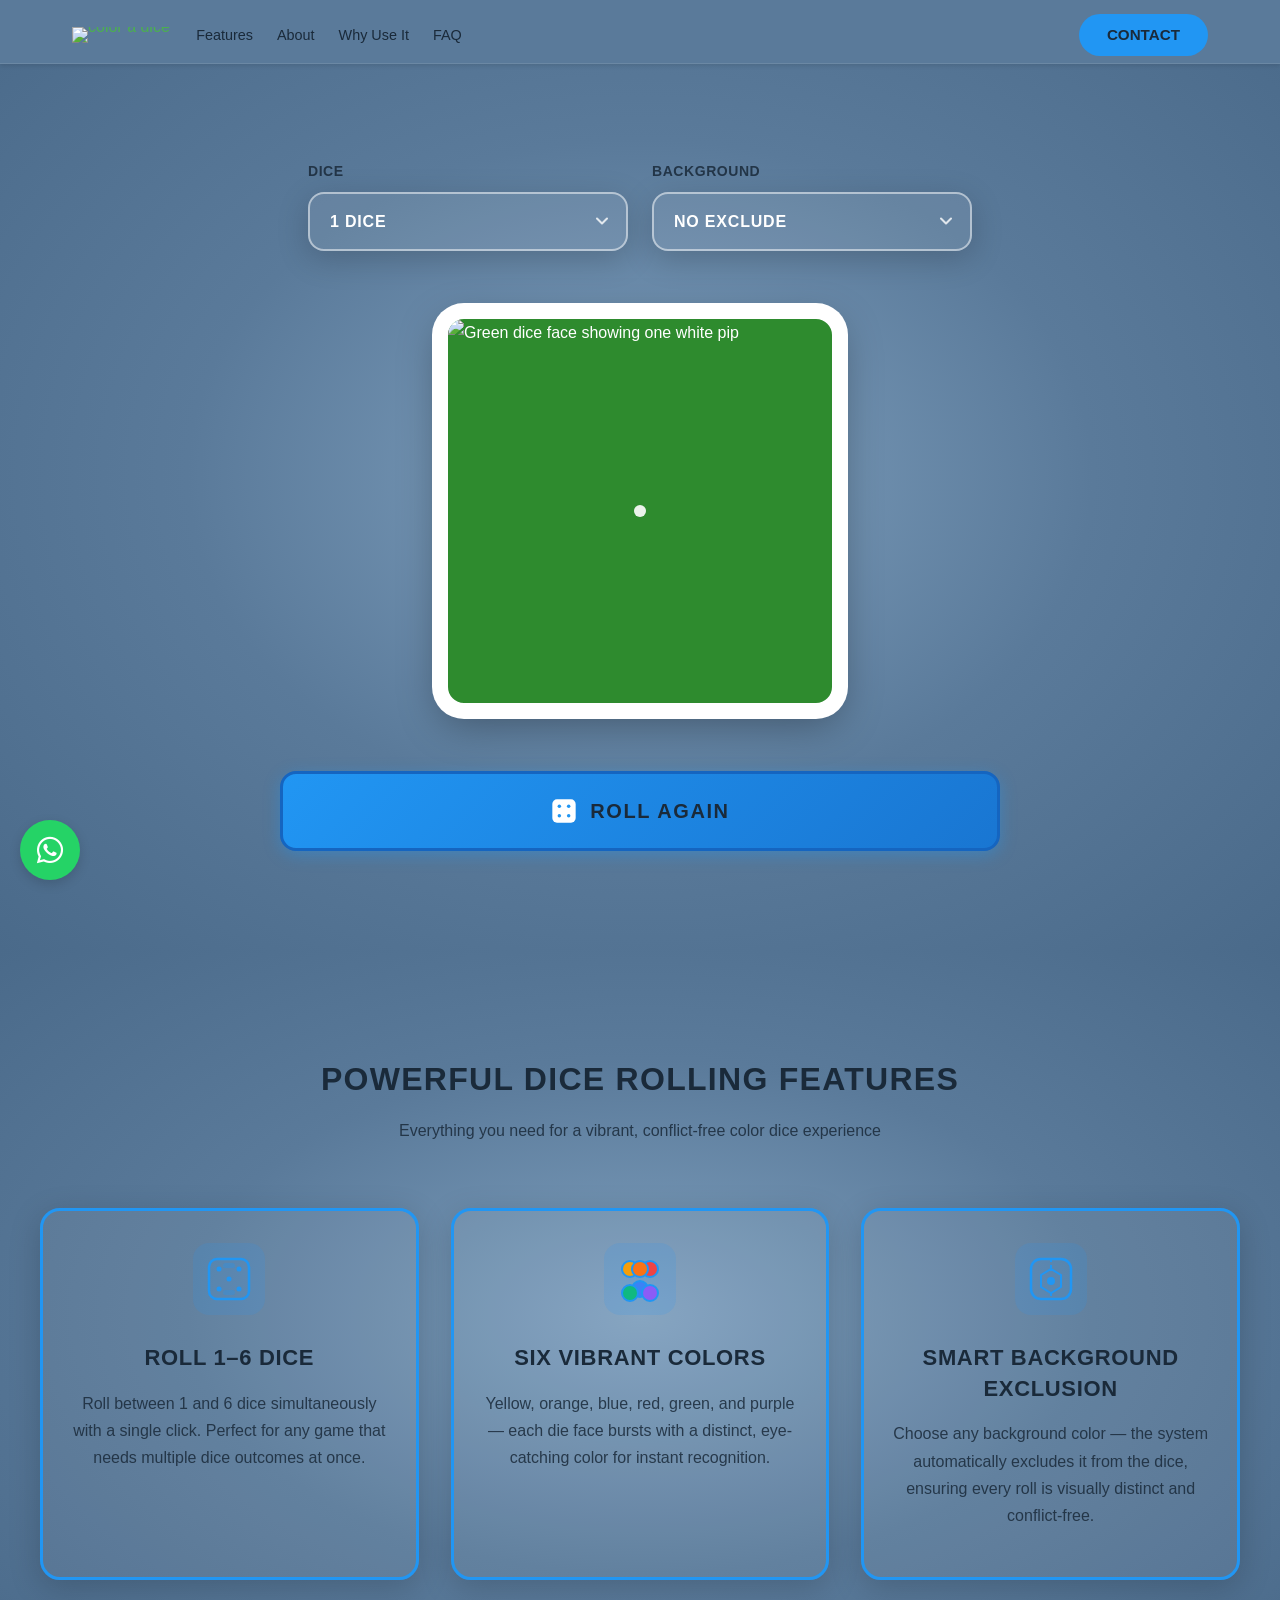
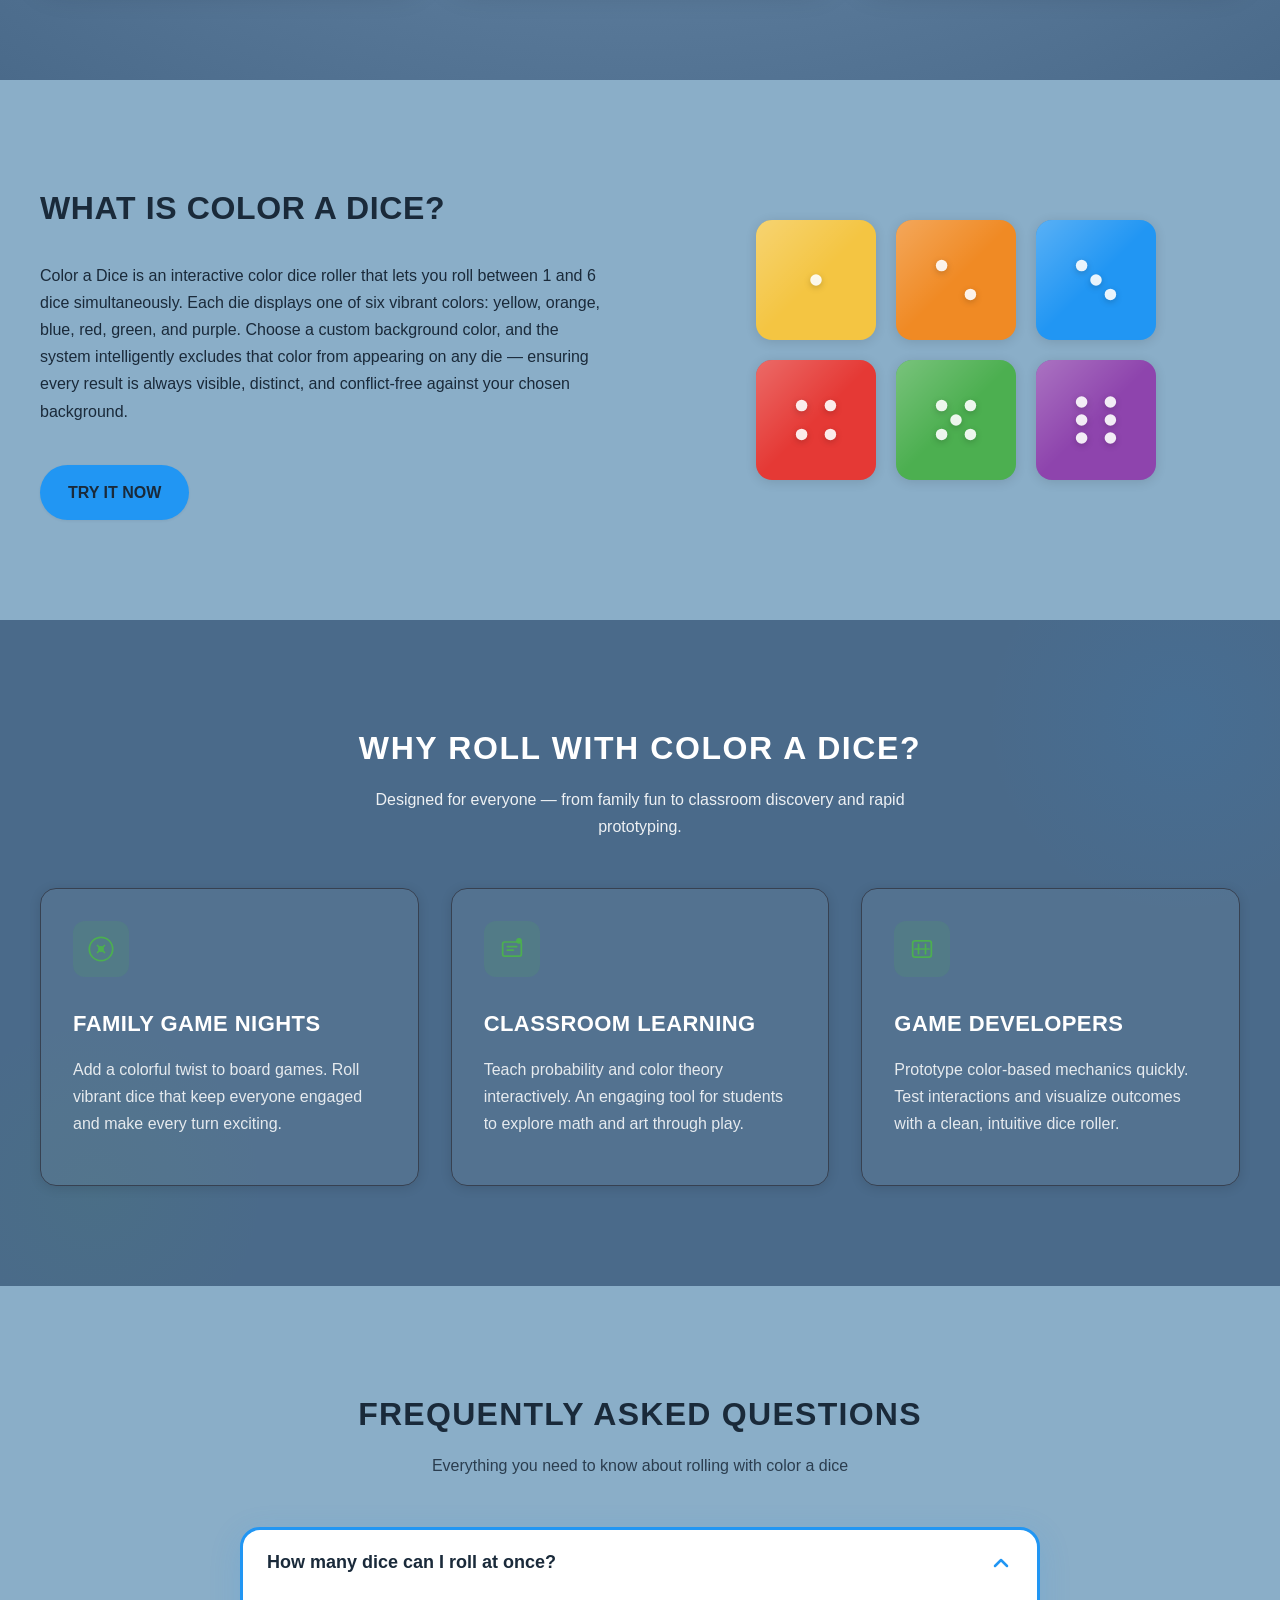
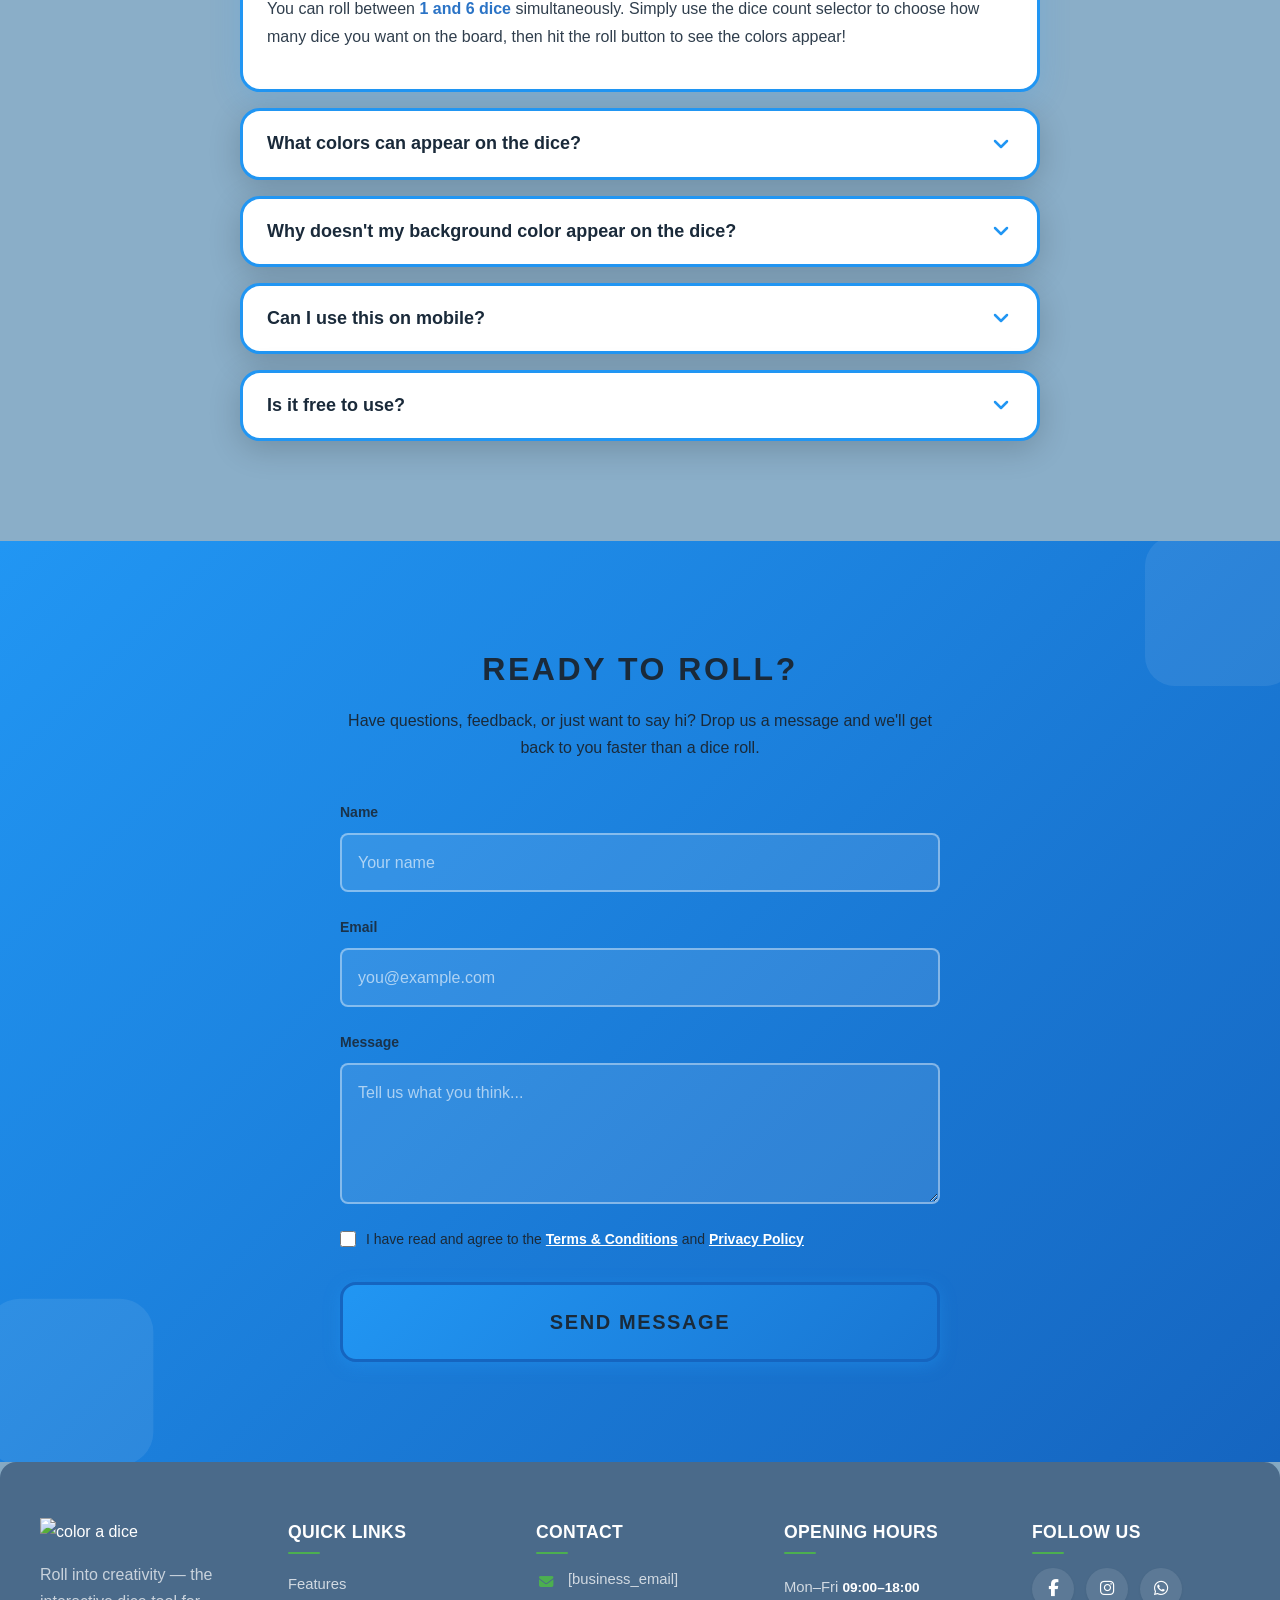
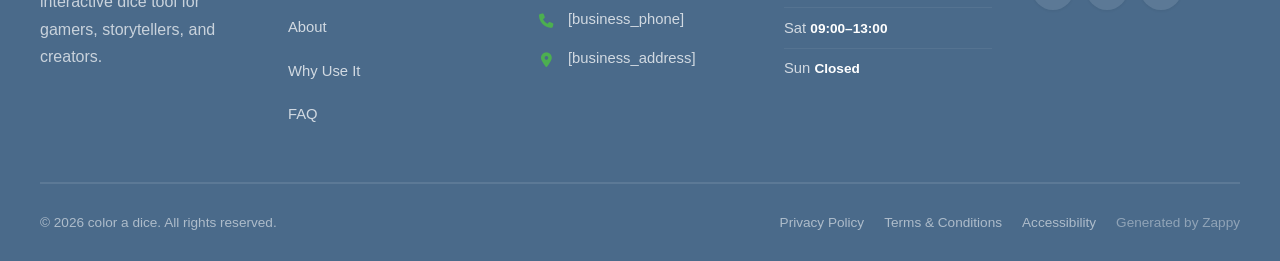
==== index.html @ 4b446f12 "Initial website commit" ====
<!DOCTYPE html>
<html lang="en">
<head>
    <meta charset="UTF-8">
    <meta name="viewport" content="width=device-width, initial-scale=1.0">
    <meta name="robots" content="index, follow">
    <title>Roll the Unexpected — color a dice</title>
    <meta name="description" content="Unleash creativity with our interactive color dice roller! Roll 1–6 dice in vibrant hues—yellow, orange, blue, red, green, purple—on a custom background that never matches. Start rolling now!">
    <meta name="keywords" content="interactive story creator, color dice roller, interactive quiz platform, random color generator, creative gaming tool">
    
    <!-- Favicons -->
    <link rel="icon" type="image/x-icon" href="/assets/favicon.ico">
    <link rel="icon" type="image/png" sizes="16x16" href="/assets/favicon-16x16.png">
    <link rel="icon" type="image/png" sizes="32x32" href="/assets/favicon-32x32.png">
    <link rel="icon" type="image/png" sizes="48x48" href="/assets/favicon-48x48.png">
    <link rel="icon" type="image/png" sizes="192x192" href="/assets/favicon-192x192.png">
    <link rel="icon" type="image/png" sizes="512x512" href="/assets/favicon-512x512.png">
    <link rel="apple-touch-icon" href="/assets/apple-touch-icon.png">
    <!-- Zappy Analytics -->
<script>
(function() {
  'use strict';
  
  // Configuration
  var config = {
    websiteId: '9e9ddbc3-c53b-4f6a-9036-7e0a475ee34a',
    apiUrl: 'https://api.zappy5.com/api/analytics/track',
    sessionDuration: 30 * 60 * 1000, // 30 minutes
    visitorDuration: 30 * 24 * 60 * 60 * 1000, // 30 days
    trackPageViews: true,
    trackClicks: true,
    trackFormSubmissions: true
  };
  
  // Generate or retrieve persistent visitor ID (30 days)
  function getVisitorId() {
    var visitorKey = 'zappy_visitor_' + config.websiteId;
    var visitor = null;
    
    try {
      visitor = localStorage.getItem(visitorKey);
      if (visitor) {
        var visitorData = JSON.parse(visitor);
        var now = Date.now();
        
        // Check if visitor ID is still valid (30 days)
        if (now - visitorData.created < config.visitorDuration) {
          // Update last seen timestamp
          visitorData.lastSeen = now;
          localStorage.setItem(visitorKey, JSON.stringify(visitorData));
          return visitorData.id;
        }
      }
    } catch (e) {
      console.warn('Zappy Analytics: LocalStorage not available');
    }
    
    // Generate new visitor ID
    var newVisitorId = 'zv_' + Date.now() + '_' + Math.random().toString(36).substr(2, 9);
    
    try {
      localStorage.setItem(visitorKey, JSON.stringify({
        id: newVisitorId,
        created: Date.now(),
        lastSeen: Date.now()
      }));
    } catch (e) {
      // Continue without local storage
    }
    
    return newVisitorId;
  }
  
  // Generate or retrieve session ID (30 minutes)
  function getSessionId() {
    var sessionKey = 'zappy_session_' + config.websiteId;
    var session = null;
    
    try {
      session = sessionStorage.getItem(sessionKey);
      if (session) {
        var sessionData = JSON.parse(session);
        var now = Date.now();
        
        // Check if session is still valid
        if (now - sessionData.timestamp < config.sessionDuration) {
          // Update timestamp
          sessionData.timestamp = now;
          sessionStorage.setItem(sessionKey, JSON.stringify(sessionData));
          return sessionData.id;
        }
      }
    } catch (e) {
      console.warn('Zappy Analytics: SessionStorage not available');
    }
    
    // Generate new session ID
    var newSessionId = 'zs_' + Date.now() + '_' + Math.random().toString(36).substr(2, 9);
    
    try {
      sessionStorage.setItem(sessionKey, JSON.stringify({
        id: newSessionId,
        timestamp: Date.now()
      }));
    } catch (e) {
      // Continue without session storage
    }
    
    return newSessionId;
  }
  
  var visitorId = getVisitorId();
  var sessionId = getSessionId();
  
  // Track an event
  function trackEvent(eventType, data) {
    data = data || {};
    
    var eventData = {
      website_id: config.websiteId,
      event_type: eventType,
      page_path: window.location.pathname,
      referrer: document.referrer || 'direct',
      visitor_id: visitorId,
      session_id: sessionId,
      metadata: data
    };
    
    // Use sendBeacon if available (better for page unload events)
    if (navigator.sendBeacon) {
      var blob = new Blob([JSON.stringify(eventData)], { type: 'application/json' });
      navigator.sendBeacon(config.apiUrl, blob);
    } else {
      // Fallback to fetch
      fetch(config.apiUrl, {
        method: 'POST',
        headers: {
          'Content-Type': 'application/json'
        },
        body: JSON.stringify(eventData),
        keepalive: true
      }).catch(function(error) {
        console.warn('Zappy Analytics: Failed to track event', error);
      });
    }
  }
  
  // Track page view
  if (config.trackPageViews) {
    trackEvent('pageview', {
      title: document.title,
      url: window.location.href
    });
  }
  
  // Track clicks on important elements
  if (config.trackClicks) {
    document.addEventListener('click', function(e) {
      var target = e.target;
      
      // Track button clicks (counted as actions)
      if (target.tagName === 'BUTTON' || target.closest('button')) {
        var button = target.tagName === 'BUTTON' ? target : target.closest('button');
        var clickMeta = {
          element: 'button',
          text: button.textContent.trim().substring(0, 100),
          id: button.id || null,
          class: button.className || null
        };
        
        trackEvent('click', clickMeta);
      }
      
      // Track link clicks (navigation - not counted as actions)
      else if (target.tagName === 'A' || target.closest('a')) {
        var link = target.tagName === 'A' ? target : target.closest('a');
        var navMeta = {
          element: 'link',
          text: link.textContent.trim().substring(0, 100),
          href: link.href,
          external: link.hostname !== window.location.hostname
        };
        
        trackEvent('navigation', navMeta);
      }
    }, true);
  }
  
  
  // Track form submissions
  if (config.trackFormSubmissions) {
    document.addEventListener('submit', function(e) {
      var form = e.target;
      
      trackEvent('form_submit', {
        form_id: form.id || null,
        form_name: form.name || null,
        form_action: form.action || null,
        form_method: form.method || 'GET'
      });
    }, true);
  }
  
  // Track time on page (send on page unload)
  var pageLoadTime = Date.now();
  
  window.addEventListener('beforeunload', function() {
    var timeOnPage = Math.floor((Date.now() - pageLoadTime) / 1000); // in seconds
    
    trackEvent('page_unload', {
      time_on_page: timeOnPage,
      page_path: window.location.pathname
    });
  });
  
  // Expose tracking function globally for custom events
  window.zappyAnalytics = {
    track: trackEvent,
    getVisitorId: function() { return visitorId; },
    getSessionId: function() { return sessionId; }
  };
  
})();
</script>
<!-- End Zappy Analytics -->
    <meta property="og:title" content="Roll the Unexpected — color a dice">
    <meta property="og:description" content="Unleash creativity with our interactive color dice roller! Roll 1–6 dice in vibrant hues—yellow, orange, blue, red, green, purple—on a custom background that never matches. Start rolling now!">
    <meta name="twitter:card" content="summary_large_image">
    <meta name="twitter:title" content="Roll the Unexpected — color a dice">
    <meta name="twitter:description" content="Unleash creativity with our interactive color dice roller! Roll 1–6 dice in vibrant hues—yellow, orange, blue, red, green, purple—on a custom background that never matches. Start rolling now!">
    <meta property="og:type" content="website">
  <meta property="og:locale" content="en_US">
  
  
  
  
  
  <link rel="stylesheet" href="https://cdnjs.cloudflare.com/ajax/libs/font-awesome/6.4.0/css/all.min.css">
  <link rel="stylesheet" href="https://fonts.googleapis.com/css2?family=Nunito:wght@400;500;600;700;800&amp;display=swap">
  <link rel="preconnect" href="https://fonts.googleapis.com">
  <link rel="preconnect" href="https://fonts.gstatic.com" crossorigin>
  <style>
    .skip-link { position: absolute; top: 0; left: 0; transform: translateY(-200%); padding: 12px 18px; background: var(--bg-dark, #1a1a1a); color: var(--text-light, #fff); font-weight: 600; border-radius: 0 0 8px 0; z-index: 10000; }
    .skip-link:focus { transform: none; outline: 2px solid var(--ring, #fff); outline-offset: 2px; }
    :focus-visible { outline: 2px solid var(--ring, currentColor); outline-offset: 3px; }
  </style>


  
    <!-- Favicons -->
    <link rel="icon" type="image/x-icon" href="/assets/favicon.ico">
    <link rel="icon" type="image/png" sizes="16x16" href="/assets/favicon-16x16.png">
    <link rel="icon" type="image/png" sizes="32x32" href="/assets/favicon-32x32.png">
    <link rel="icon" type="image/png" sizes="48x48" href="/assets/favicon-48x48.png">
    <link rel="icon" type="image/png" sizes="192x192" href="/assets/favicon-192x192.png">
    <link rel="icon" type="image/png" sizes="512x512" href="/assets/favicon-512x512.png">
    <link rel="apple-touch-icon" href="/assets/apple-touch-icon.png">
    <!-- Cookie Consent -->
    <link rel="stylesheet" href="https://cdn.jsdelivr.net/npm/vanilla-cookieconsent@3/dist/cookieconsent.css">
    <script src="https://cdn.jsdelivr.net/npm/vanilla-cookieconsent@3/dist/cookieconsent.umd.js"></script>
    <!-- Mickidum Accessibility Toolbar -->
    <script src="https://cdn.jsdelivr.net/gh/mickidum/acc_toolbar/acctoolbar/acctoolbar.min.js"></script>
    <link rel="stylesheet" href="/styles.css">
    <script>window.ZAPPY_WEBSITE_ID = "9e9ddbc3-c53b-4f6a-9036-7e0a475ee34a"; window.ZAPPY_API_BASE = "https://api.zappy5.com";</script>

    <style id="zappy-dropdown-submenu-styles">
      /* ========== DESKTOP DROPDOWN SUBMENU STYLES ========== */
      /* Base styles for dropdown submenus - parent must be positioned */
      .nav-menu li:has(.sub-menu), nav li:has(.sub-menu), .navbar li:has(.sub-menu), #navMenu li:has(.sub-menu) { position: relative; }
      /* Submenu base - hidden by default */
      .nav-menu .sub-menu, nav .sub-menu, .navbar .sub-menu, #navMenu .sub-menu { display: block !important; position: absolute !important; top: 100%; left: 0; min-width: 220px; background: white; border-radius: 8px; box-shadow: 0 8px 25px rgba(0,0,0,0.15); padding: 8px 0; opacity: 0; visibility: hidden; transform: translateY(10px); transition: all 0.3s ease; z-index: 1000; list-style: none; pointer-events: none; }
      /* CRITICAL: Desktop hover styles to show dropdown */
      .nav-menu li:hover > .sub-menu, nav li:hover > .sub-menu, .navbar li:hover > .sub-menu, #navMenu li:hover > .sub-menu { opacity: 1 !important; visibility: visible !important; transform: translateY(0) !important; pointer-events: auto !important; }
      /* Submenu item styling */
      .sub-menu li { list-style: none; margin: 0; padding: 0; }
      .sub-menu a { display: block !important; padding: 10px 16px !important; color: var(--text-dark, #333) !important; font-weight: 500; text-decoration: none; white-space: nowrap; transition: background-color 0.2s; }
      .sub-menu .zappy-nav-child > a { padding-left: 28px !important; font-size: 0.9em !important; opacity: 0.85 !important; }
      [dir="rtl"] .sub-menu .zappy-nav-child > a, html[lang="he"] .sub-menu .zappy-nav-child > a, html[lang="ar"] .sub-menu .zappy-nav-child > a { padding-left: 10px !important; padding-right: 28px !important; }
      .sub-menu .zappy-nav-parent > a { font-weight: 600 !important; }
      .sub-menu a:hover { background-color: #f5f5f5; }
      /* RTL (Hebrew/Arabic) dropdown positioning */
      [dir="rtl"] .nav-menu .sub-menu, [dir="rtl"] nav .sub-menu, [dir="rtl"] .navbar .sub-menu, html[lang="he"] .nav-menu .sub-menu, html[lang="he"] nav .sub-menu, html[lang="he"] .navbar .sub-menu, html[lang="ar"] .nav-menu .sub-menu, html[lang="ar"] nav .sub-menu, html[lang="ar"] .navbar .sub-menu { left: auto !important; right: 0 !important; }
      /* Hide empty dropdown menus (exclude catalog sub-menus that use <a> children instead of <li>) */
      .sub-menu:empty, .sub-menu:not(:has(li:not(.zappy-hidden-menu-item))):not(:has(> a)), .sub-menu:not(:has(li)):not(:has(> a)) { display: none !important; opacity: 0 !important; visibility: hidden !important; pointer-events: none !important; }
      /* Desktop: show submenu on Menu Group hover */
      li:has(.menu-group-title):hover > .sub-menu { opacity: 1 !important; visibility: visible !important; transform: translateY(0) !important; pointer-events: auto !important; }
      /* Menu Group title styling */
      .nav-menu > li > .menu-group-title, #navMenu > li > .menu-group-title { display: inline-block; padding: 0.5rem 1rem; cursor: default; user-select: none; }
      
      /* ========== MOBILE SUBMENU STYLES ========== */
      @media (max-width: 768px) {
        .nav-menu .sub-menu, nav .sub-menu, .navbar .sub-menu, #navMenu .sub-menu { position: static !important; transform: none !important; box-shadow: none !important; background: transparent !important; max-height: 0; overflow: hidden; opacity: 0; visibility: hidden; transition: max-height 0.3s ease, opacity 0.3s ease; padding: 0 !important; border-radius: 0 !important; }
        .navbar .sub-menu.mobile-expanded, .nav-menu .sub-menu.mobile-expanded, #navMenu .sub-menu.mobile-expanded { max-height: none !important; overflow-y: visible !important; opacity: 1 !important; visibility: visible !important; padding: 8px 0 8px 16px !important; }
        [dir="rtl"] .sub-menu.mobile-expanded, html[lang="he"] .sub-menu.mobile-expanded { padding: 8px 16px 8px 0 !important; }
        /* Disable hover behavior on mobile */
        .nav-menu li:hover > .sub-menu, nav li:hover > .sub-menu, .navbar li:hover > .sub-menu, #navMenu li:hover > .sub-menu { opacity: 0; visibility: hidden; pointer-events: none; }
        .nav-menu li > .sub-menu.mobile-expanded, nav li > .sub-menu.mobile-expanded, .navbar li > .sub-menu.mobile-expanded, #navMenu li > .sub-menu.mobile-expanded { opacity: 1 !important; visibility: visible !important; pointer-events: auto !important; }
        .nav-menu li:has(.sub-menu), nav li:has(.sub-menu), .navbar li:has(.sub-menu), #navMenu li:has(.sub-menu) { display: flex !important; flex-wrap: wrap !important; align-items: center !important; position: relative !important; min-height: 44px !important; }
        .nav-menu li:has(.sub-menu) > a, nav li:has(.sub-menu) > a, .navbar li:has(.sub-menu) > a, #navMenu li:has(.sub-menu) > a { flex: 1 !important; min-width: 0 !important; }
        .nav-menu li:has(.sub-menu) > .menu-group-title, nav li:has(.sub-menu) > .menu-group-title, .navbar li:has(.sub-menu) > .menu-group-title, #navMenu li:has(.sub-menu) > .menu-group-title { flex: 1 !important; min-width: 0 !important; padding: 0 !important; line-height: inherit !important; }
        .nav-menu li:has(.sub-menu) > .sub-menu, nav li:has(.sub-menu) > .sub-menu, .navbar li:has(.sub-menu) > .sub-menu, #navMenu li:has(.sub-menu) > .sub-menu { flex-basis: 100% !important; width: 100% !important; }
        .nav-menu li:has(.sub-menu) > a [class*="chevron"], .nav-menu li:has(.sub-menu) > a [class*="arrow"], .nav-menu li:has(.sub-menu) > a .fa-chevron-down, .nav-menu li:has(.sub-menu) > a .fa-angle-down, nav li:has(.sub-menu) > a [class*="chevron"], nav li:has(.sub-menu) > a [class*="arrow"], #navMenu li:has(.sub-menu) > a [class*="chevron"], #navMenu li:has(.sub-menu) > a [class*="arrow"] { display: none !important; visibility: hidden !important; }
        .mobile-submenu-toggle { display: flex !important; align-items: center !important; justify-content: center !important; width: 44px !important; height: auto !important; background: transparent !important; border: none !important; cursor: pointer !important; color: var(--text-dark) !important; position: static !important; flex-shrink: 0 !important; align-self: stretch !important; z-index: 2 !important; padding: 0 !important; margin: 0 !important; }
        .mobile-submenu-toggle::after { content: '' !important; width: 0 !important; height: 0 !important; border-left: 6px solid transparent !important; border-right: 6px solid transparent !important; border-top: 7px solid currentColor !important; transition: transform 0.3s ease !important; }
        .mobile-submenu-toggle.expanded::after { transform: rotate(180deg) !important; }
        .sub-menu a { padding: 10px 0 !important; display: block !important; color: var(--text-dark) !important; white-space: normal !important; }
        .sub-menu .zappy-nav-child > a { padding-left: 28px !important; font-size: 0.9em !important; opacity: 0.85 !important; }
        [dir="rtl"] .sub-menu .zappy-nav-child > a, html[lang="he"] .sub-menu .zappy-nav-child > a, html[lang="ar"] .sub-menu .zappy-nav-child > a { padding-left: 0 !important; padding-right: 28px !important; }
        .sub-menu .zappy-nav-parent > a { font-weight: 600 !important; }
        .nav-menu.active, #navMenu.active { max-width: 100vw !important; overflow-x: hidden !important; box-sizing: border-box !important; }
        .navbar .sub-menu li a, nav.navbar .sub-menu li a, .zappy-products-dropdown .sub-menu a { color: var(--text-dark) !important; }
      }
      @media (min-width: 769px) { .mobile-submenu-toggle { display: none !important; } }
    </style>

    <style id="zappy-widget-visibility">
      html[dir="rtl"] .whatsapp-float { right: 20px !important; left: auto !important; }
      html[dir="ltr"] .whatsapp-float, html:not([dir]) .whatsapp-float { left: 20px !important; right: auto !important; }
      html[dir="rtl"] #mic-access-tool-general-button, html[dir="rtl"] .mic-access-tool-general-button,
      html[dir="rtl"] #mic-init-access-tool .mic-access-tool-general-button,
      html[dir="rtl"] #mic-init-access-tool #mic-access-tool-general-button,
      html[dir="rtl"] ._access-icon { left: 20px !important; right: auto !important; }
      html[dir="ltr"] #mic-access-tool-general-button, html[dir="ltr"] .mic-access-tool-general-button,
      html[dir="ltr"] #mic-init-access-tool .mic-access-tool-general-button,
      html[dir="ltr"] #mic-init-access-tool #mic-access-tool-general-button,
      html[dir="ltr"] ._access-icon,
      html:not([dir]) #mic-access-tool-general-button, html:not([dir]) .mic-access-tool-general-button,
      html:not([dir]) #mic-init-access-tool .mic-access-tool-general-button,
      html:not([dir]) #mic-init-access-tool #mic-access-tool-general-button,
      html:not([dir]) ._access-icon { right: 20px !important; left: auto !important; }
      @media (max-width: 768px) { .whatsapp-float { display: flex !important; } }
      @media (min-width: 769px) { .whatsapp-float { display: flex !important; } }
      @media (max-width: 768px) {
        #mic-access-tool-general-button, .mic-access-tool-general-button,
        #mic-init-access-tool .mic-access-tool-general-button, #mic-init-access-tool #mic-access-tool-general-button,
        ._access-icon { display: flex !important; visibility: visible !important; opacity: 1 !important; pointer-events: auto !important; }
        #mic-access-tool-box.opened-mic-access-tool, .mic-access-tool-box.opened-mic-access-tool,
        #mic-init-access-tool #mic-access-tool-box.opened-mic-access-tool {
          visibility: visible !important; opacity: 1 !important; pointer-events: auto !important;
        }
      }
      @media (min-width: 769px) {
        #mic-access-tool-general-button, .mic-access-tool-general-button,
        #mic-init-access-tool .mic-access-tool-general-button, #mic-init-access-tool #mic-access-tool-general-button,
        ._access-icon { display: flex !important; visibility: visible !important; opacity: 1 !important; pointer-events: auto !important; }
        #mic-access-tool-box.opened-mic-access-tool, .mic-access-tool-box.opened-mic-access-tool,
        #mic-init-access-tool #mic-access-tool-box.opened-mic-access-tool {
          visibility: visible !important; opacity: 1 !important; pointer-events: auto !important;
        }
      }
    </style>
</head>
<body>
<a class="skip-link" href="#main">Skip to main content</a>
  <nav class="navbar">
  <button class="mobile-toggle" id="mobileToggle" aria-label="Menu">
    <svg class="hamburger-icon" width="24" height="24" viewBox="0 0 24 24" fill="none">
      <path d="M3 12h18M3 6h18M3 18h18" stroke="currentColor" stroke-width="2" stroke-linecap="round"/>
    </svg>
    <svg class="close-icon" width="24" height="24" viewBox="0 0 24 24" fill="none" style="display: none;">
      <path d="M18 6L6 18M6 6l12 12" stroke="currentColor" stroke-width="2" stroke-linecap="round"/>
    </svg>
  </button>
  
  <button class="phone-header-btn" data-phone="[business_phone]" aria-label="Call">
    <svg width="20" height="20" viewBox="0 0 24 24" fill="currentColor">
      <path d="M22 16.92v3a2 2 0 0 1-2.18 2 19.79 19.79 0 0 1-8.63-3.07 19.5 19.5 0 0 1-6-6 19.79 19.79 0 0 1-3.07-8.67A2 2 0 0 1 4.11 2h3a2 2 0 0 1 2 1.72 12.84 12.84 0 0 0 .7 2.81 2 2 0 0 1-.45 2.11L8.09 9.91a16 16 0 0 0 6 6l1.27-1.27a2 2 0 0 1 2.11-.45 12.84 12.84 0 0 0 2.81.7A2 2 0 0 1 22 16.92z"/>
    </svg>
  </button>

  <div class="nav-container">
    <div class="nav-brand">
      <a href="/" class="logo-link"><img class="logo" src="/assets/site-home-image-1.webp" alt="color a dice"></a>
    </div>
    
    <ul class="nav-menu" id="navMenu"><li><a href="#features">Features</a></li><li><a href="#about">About</a></li><li><a href="#benefits">Why Use It</a></li><li><a href="#faq">FAQ</a></li><li class="mobile-contact-link nav-cta-mobile-item"><a href="#cta" class="nav-cta-btn">Contact</a></li></ul>
    
    <div class="nav-cta-container">
      <a href="#cta" class="nav-cta-btn">Contact</a>
    </div>
  </div>
</nav>
<script>

// Navbar Mobile Menu Toggle and Contrast Fix
(function() {
  // Use 'load' event instead of 'DOMContentLoaded' to ensure we run AFTER all other scripts
  window.addEventListener('load', function() {
    
    // FIX MOBILE BUTTON CONTRAST
    // Detect navbar background color and apply contrasting color to mobile buttons
    const navbar = document.querySelector('.navbar, nav, header');
    if (!navbar) {
      console.log('[Navbar] Navbar element not found');
      return;
    }
    
    // DECLARE VARIABLES EARLY to avoid Temporal Dead Zone errors
    // These are used in multiple places below
    let mobileToggle = document.getElementById('mobileToggle') ||
                       document.querySelector('.mobile-toggle') ||
                       document.querySelector('.hamburger') ||
                       document.querySelector('.hamburger-menu') ||
                       document.querySelector('.menu-toggle') ||
                       document.querySelector('.burger-menu') ||
                       document.querySelector('[aria-label="Menu"]') ||
                       document.querySelector('[aria-label="תפריט"]');
    
    const phoneBtn = document.querySelector('.phone-header-btn');
    
    const computedStyle = window.getComputedStyle(navbar);
    let bgColor = computedStyle.backgroundColor;
    
    console.log('[Navbar] Initial navbar background:', bgColor);
    
    // Check if background is transparent or rgba with 0 alpha
    const isTransparent = bgColor === 'transparent' || 
                         bgColor === 'rgba(0, 0, 0, 0)' ||
                         (bgColor.startsWith('rgba') && bgColor.includes(', 0)'));
    
    if (isTransparent) {
      // Check for background-image or gradient
      const bgImage = computedStyle.backgroundImage;
      if (bgImage && bgImage !== 'none') {
        console.log('[Navbar] Navbar has background image/gradient, using dark text');
        bgColor = 'rgb(240, 240, 240)'; // Assume light background
      } else {
        // Transparent navbar - check body background
        const bodyBg = window.getComputedStyle(document.body).backgroundColor;
        console.log('[Navbar] Navbar transparent, using body background:', bodyBg);
        bgColor = bodyBg;
      }
    }
    
    // Calculate luminance to determine if background is light or dark
    const rgb = bgColor.match(/\d+/g);
    if (rgb && rgb.length >= 3) {
      const r = parseInt(rgb[0]);
      const g = parseInt(rgb[1]);
      const b = parseInt(rgb[2]);
      const luminance = (0.299 * r + 0.587 * g + 0.114 * b) / 255;
      
      // Mobile button colors are set by Claude's AI-generated CSS (same as .nav-menu a)
      // No dynamic color overrides needed - colors come from the generated navbar CSS
      console.log('[Navbar] Mobile button colors preserved from Claude CSS (luminance:', luminance.toFixed(2) + ')');
      
      // FIX ICON SIZES - Ensure SVGs are properly sized and visible
      // INJECT CRITICAL CSS TO OVERRIDE ANY CONFLICTING RULES
      const criticalCSS = document.createElement('style');
      criticalCSS.id = 'zappy-mobile-nav-fix';
      const htmlLang = document.documentElement.lang || 'en';
      const htmlDir = document.documentElement.dir || 'ltr';
      // Check both dir attribute AND lang for RTL detection
      // dir="rtl" is the most reliable indicator
      const isRTL = htmlDir === 'rtl' || htmlLang === 'he' || htmlLang === 'ar';
      
      criticalCSS.textContent = `
        /* Hide mobile buttons on desktop, show only on mobile */
        @media (min-width: 769px) {
          .mobile-toggle,
          .phone-header-btn {
            display: none !important;
          }
        }
        
        /* Show and position mobile buttons correctly on mobile */
        @media (max-width: 768px) {
          .navbar,
          nav.navbar {
            min-height: 70px !important;
          }

          .mobile-toggle,
          .phone-header-btn {
            position: absolute !important;
            top: 0 !important;
            bottom: 0 !important;
            margin-top: auto !important;
            margin-bottom: auto !important;
            transform: none !important;
            z-index: 1001 !important;
            display: flex !important;
            align-items: center !important;
            justify-content: center !important;
            width: 36px !important;
            height: 36px !important;
            border-radius: 50% !important;
            border: none !important;
            cursor: pointer !important;
            padding: 6px !important;
            background: none !important;
            color: var(--nav-text, var(--text-dark)) !important;
            touch-action: manipulation !important;
            -webkit-tap-highlight-color: transparent !important;
          }

          html[data-zappy-site-type="ecommerce"] .phone-header-btn,
          body[data-zappy-site-type="ecommerce"] .phone-header-btn,
          html[data-zappy-site-type="ecommerce"] header .phone-header-btn,
          html[data-zappy-site-type="ecommerce"] nav .phone-header-btn {
            display: none !important;
            visibility: hidden !important;
            width: 0 !important;
            height: 0 !important;
            min-width: 0 !important;
            overflow: hidden !important;
          }
          
          /* LTR positioning (default): hamburger LEFT, phone RIGHT */
          html:not([dir="rtl"]):not([lang="he"]):not([lang="ar"]) .mobile-toggle,
          html[dir="ltr"] .mobile-toggle {
            left: 12px !important;
            right: auto !important;
          }
          html:not([dir="rtl"]):not([lang="he"]):not([lang="ar"]) .phone-header-btn,
          html[dir="ltr"] .phone-header-btn {
            right: 12px !important;
            left: auto !important;
          }
          
          /* RTL positioning: hamburger RIGHT, phone LEFT */
          html[dir="rtl"] .mobile-toggle,
          html[lang="he"] .mobile-toggle,
          html[lang="ar"] .mobile-toggle {
            right: 12px !important;
            left: auto !important;
          }
          html[dir="rtl"] .phone-header-btn,
          html[lang="he"] .phone-header-btn,
          html[lang="ar"] .phone-header-btn {
            left: 12px !important;
            right: auto !important;
          }
          
          /* CRITICAL: Ensure nav-container has min-height on mobile */
          /* All children are positioned absolutely/fixed on mobile, so height:auto collapses to 0 */
          .nav-container {
            min-height: 70px !important;
            position: relative !important;
          }
          
          /* Ensure SVG icons are properly sized and inherit color */
          .mobile-toggle svg,
          .phone-header-btn svg {
            width: 24px !important;
            height: 24px !important;
            /* Don't force display - let JavaScript control hamburger/close toggle */
          }
          
          /* Reset nav-cta-container on mobile - remove desktop box-shadow/padding */
          /* that creates a visible ghost box when CTA button is hidden */
          .nav-cta-container {
            box-shadow: none !important;
            padding: 0 !important;
          }
          
          /* Hide nav-cta-container entirely on mobile when there's no lang-switcher */
          /* (only the CTA button is inside, and it's hidden on mobile) */
          .nav-cta-container:not(:has(.lang-switcher)) {
            display: none !important;
          }
          
          /* CRITICAL: Prevent hero image fade gradient from bleeding over headline text */
          /* The .image-fade-gradient has bottom: -30px (extends below parent) */
          /* On mobile stacked layout, this overlaps the h1 text below the image */
          .hero-image-column {
            overflow: hidden !important;
          }
          .image-fade-gradient {
            bottom: 0 !important;
          }
          
          /* Hide desktop language switcher on mobile - hamburger menu handles it */
          /* High specificity to override stored CSS */
          .lang-switcher,
          .nav-cta-container .lang-switcher,
          .nav-container .lang-switcher,
          .navbar .lang-switcher,
          .navbar .nav-cta-container .lang-switcher {
            display: none !important;
          }
        }
      `;
      
      // Remove existing fix if present and inject new one
      const existing = document.getElementById('zappy-mobile-nav-fix');
      if (existing) existing.remove();
      document.head.appendChild(criticalCSS);
      
      console.log('[Navbar] Critical CSS injected for mobile nav positioning');
      
      // ONLY apply inline positioning styles on mobile viewport
      // On desktop, the CSS handles hiding these buttons with display: none
      // Inline styles were breaking desktop layout by overriding CSS
      const isMobileViewport = window.innerWidth <= 768;
      
      if (mobileToggle) {
        // Icon sizing applies to all viewports for consistency
        const hamburgerIcon = mobileToggle.querySelector('.hamburger-icon');
        const closeIcon = mobileToggle.querySelector('.close-icon');
        
        if (hamburgerIcon) {
          hamburgerIcon.style.setProperty('width', '24px', 'important');
          hamburgerIcon.style.setProperty('height', '24px', 'important');
          hamburgerIcon.style.setProperty('display', 'block', 'important'); // Show hamburger by default
        }
        if (closeIcon) {
          closeIcon.style.setProperty('width', '24px', 'important');
          closeIcon.style.setProperty('height', '24px', 'important');
          closeIcon.style.setProperty('display', 'none', 'important'); // Hide close icon by default
        }
        
        // ONLY set positioning inline styles on mobile
        if (isMobileViewport) {
          mobileToggle.style.setProperty('position', 'absolute', 'important');
          mobileToggle.style.setProperty('top', '0', 'important');
          mobileToggle.style.setProperty('bottom', '0', 'important');
          mobileToggle.style.setProperty('margin-top', 'auto', 'important');
          mobileToggle.style.setProperty('margin-bottom', 'auto', 'important');
          mobileToggle.style.setProperty('transform', 'none', 'important');
          mobileToggle.style.setProperty('z-index', '1001', 'important');
          
          // Clear any inline left/right so CSS can take over based on html[dir]
          mobileToggle.style.removeProperty('left');
          mobileToggle.style.removeProperty('right');
          
          console.log('[Navbar] Mobile toggle positioning applied (mobile viewport)');
        } else {
          // On desktop, clear any positioning styles to let CSS handle it
          mobileToggle.style.removeProperty('position');
          mobileToggle.style.removeProperty('top');
          mobileToggle.style.removeProperty('transform');
          mobileToggle.style.removeProperty('z-index');
          mobileToggle.style.removeProperty('left');
          mobileToggle.style.removeProperty('right');
          console.log('[Navbar] Desktop viewport - cleared mobile toggle inline positioning');
        }
      }
      
      if (phoneBtn) {
        // Icon sizing applies to all viewports
        const phoneIcon = phoneBtn.querySelector('svg');
        if (phoneIcon) {
          phoneIcon.style.width = '24px';
          phoneIcon.style.height = '24px';
          phoneIcon.setAttribute('width', '24');
          phoneIcon.setAttribute('height', '24');
        }
        
        // ONLY set positioning inline styles on mobile
        if (isMobileViewport) {
          phoneBtn.style.setProperty('position', 'absolute', 'important');
          phoneBtn.style.setProperty('top', '0', 'important');
          phoneBtn.style.setProperty('bottom', '0', 'important');
          phoneBtn.style.setProperty('margin-top', 'auto', 'important');
          phoneBtn.style.setProperty('margin-bottom', 'auto', 'important');
          phoneBtn.style.setProperty('transform', 'none', 'important');
          phoneBtn.style.setProperty('z-index', '1001', 'important');
          
          // Clear any inline left/right so CSS can take over based on html[dir]
          phoneBtn.style.removeProperty('left');
          phoneBtn.style.removeProperty('right');
          
          console.log('[Navbar] Phone button positioning applied (mobile viewport)');
        } else {
          // On desktop, clear any positioning styles to let CSS handle it
          phoneBtn.style.removeProperty('position');
          phoneBtn.style.removeProperty('top');
          phoneBtn.style.removeProperty('transform');
          phoneBtn.style.removeProperty('z-index');
          phoneBtn.style.removeProperty('left');
          phoneBtn.style.removeProperty('right');
          console.log('[Navbar] Desktop viewport - cleared phone button inline positioning');
        }
      }
    } else {
      console.log('[Navbar] Could not parse background color:', bgColor);
    }
    
    // MOBILE MENU TOGGLE
    // Re-query in case DOM changed (mobileToggle already declared at top of function)
    mobileToggle = document.getElementById('mobileToggle') ||
                   document.querySelector('.mobile-toggle') ||
                   document.querySelector('.hamburger') ||
                   document.querySelector('.hamburger-menu') ||
                   document.querySelector('.menu-toggle') ||
                   document.querySelector('.burger-menu') ||
                   document.querySelector('[aria-label="Menu"]') ||
                   document.querySelector('[aria-label="תפריט"]');
    
    // EXPANDED SEARCH: Find nav menu by ID or class
    const navMenu = document.getElementById('navMenu') ||
                  document.querySelector('.nav-menu') ||
                  document.querySelector('.nav-links') ||
                  document.querySelector('nav ul:not(.submenu)');
    
    if (!mobileToggle || !navMenu) {
      console.log('[Navbar] Mobile toggle or menu not found:', { toggle: !!mobileToggle, menu: !!navMenu });
      return;
    }
    
    // Ensure navMenu has ID for CSS targeting
    if (!navMenu.id) {
      navMenu.id = 'navMenu';
    }
    
    console.log('[Navbar] Initializing mobile menu...');
    
    // Remove any existing event listeners by cloning the button
    const newToggle = mobileToggle.cloneNode(true);
    mobileToggle.parentNode.replaceChild(newToggle, mobileToggle);
    
    // Toggle menu handler (shared by click and touchend)
    function handleToggle(e) {
      e.preventDefault();
      e.stopPropagation();
      
      const hamburgerIcon = newToggle.querySelector('.hamburger-icon');
      const closeIcon = newToggle.querySelector('.close-icon');
      const isActive = navMenu.classList.contains('active');
      
      if (isActive) {
        // Close menu
        navMenu.classList.remove('active');
        if (hamburgerIcon) hamburgerIcon.style.setProperty('display', 'block', 'important');
        if (closeIcon) closeIcon.style.setProperty('display', 'none', 'important');
        document.body.style.overflow = '';
        document.body.classList.remove('menu-open');
        console.log('[Navbar] Menu closed');
      } else {
        // Open menu
        navMenu.classList.add('active');
        if (hamburgerIcon) hamburgerIcon.style.setProperty('display', 'none', 'important');
        if (closeIcon) closeIcon.style.setProperty('display', 'block', 'important');
        document.body.style.overflow = 'hidden';
        document.body.classList.add('menu-open');
        console.log('[Navbar] Menu opened');
      }
    }
    
    // Use click for desktop/emulation and touchend as iOS Safari fallback.
    // Prevent double-fire with a timestamp guard.
    var lastToggleTime = 0;
    function guardedToggle(e) {
      var now = Date.now();
      if (now - lastToggleTime < 300) return;
      lastToggleTime = now;
      handleToggle(e);
    }
    
    newToggle.addEventListener('click', guardedToggle);
    newToggle.addEventListener('touchend', guardedToggle);

    // Close the full-screen overlay menu on Escape
    document.addEventListener('keydown', function(e) {
      if ((e.key === 'Escape' || e.key === 'Esc') && navMenu.classList.contains('active')) {
        const hamburgerIcon = newToggle.querySelector('.hamburger-icon');
        const closeIcon = newToggle.querySelector('.close-icon');
        navMenu.classList.remove('active');
        if (hamburgerIcon) hamburgerIcon.style.setProperty('display', 'block', 'important');
        if (closeIcon) closeIcon.style.setProperty('display', 'none', 'important');
        document.body.style.overflow = '';
        document.body.classList.remove('menu-open');
        console.log('[Navbar] Menu closed (Escape)');
      }
    });
    
    // Close menu when clicking nav links (but NOT dropdown toggles)
    const navLinks = navMenu.querySelectorAll('a');
    navLinks.forEach(function(link) {
      link.addEventListener('click', function() {
        // Don't close if it's a dropdown child (unless it's a real navigation link)
        if (this.getAttribute('href') === '#') return;
        
        const hamburgerIcon = newToggle.querySelector('.hamburger-icon');
        const closeIcon = newToggle.querySelector('.close-icon');
        
        navMenu.classList.remove('active');
        if (hamburgerIcon) hamburgerIcon.style.setProperty('display', 'block', 'important');
        if (closeIcon) closeIcon.style.setProperty('display', 'none', 'important');
        document.body.style.overflow = '';
        document.body.classList.remove('menu-open');
        console.log('[Navbar] Menu closed (link clicked)');
      });
    });
    
    // DROPDOWN MENU TOGGLE (for mobile and touch devices)
    var dropdownToggles = navMenu.querySelectorAll('.dropdown-toggle');
    dropdownToggles.forEach(function(toggle) {
      toggle.addEventListener('click', function(e) {
        e.preventDefault();
        e.stopPropagation();
        var parent = this.closest('.nav-dropdown');
        if (!parent) return;
        
        // Close other open dropdowns at the same level
        var siblings = parent.parentNode.querySelectorAll('.nav-dropdown.open');
        siblings.forEach(function(sib) {
          if (sib !== parent) sib.classList.remove('open');
        });
        
        parent.classList.toggle('open');
        console.log('[Navbar] Dropdown toggled:', parent.classList.contains('open') ? 'open' : 'closed');
      });
    });
    
    // Close dropdowns when clicking outside
    document.addEventListener('click', function(e) {
      if (!e.target.closest('.nav-dropdown')) {
        var openDropdowns = document.querySelectorAll('.nav-dropdown.open');
        openDropdowns.forEach(function(dd) { dd.classList.remove('open'); });
      }
    });
    
    console.log('[Navbar] Dropdown handlers initialized for ' + dropdownToggles.length + ' dropdowns');
    
    // Phone button functionality (phoneBtn already declared at top of function)
    if (phoneBtn) {
      phoneBtn.addEventListener('click', function() {
        // Get phone number from placeholder in page or use default
        const phoneLinks = document.querySelectorAll('a[href^="tel:"]');
        const phoneNumber = phoneLinks.length > 0 
          ? phoneLinks[0].getAttribute('href').replace('tel:', '')
          : '[business_phone]';
        
        window.location.href = 'tel:' + phoneNumber;
        console.log('[Navbar] Phone button clicked');
      });
    }
    
    console.log('[Navbar] Mobile menu initialized successfully');
    
    // WhatsApp button visibility is now controlled via CSS (siteSettings).
    // No JS-based desktop hiding — the button is visible on both mobile and desktop by default.
  });
})();

</script>
  
  <main id="main">
    <section data-band-index="0" id="hero" class="home-hero-section" data-layout-spec="Home-hero" data-hero-type="fullscreen-scrim">
  <!-- Full-bleed background image (decorative, behind everything) -->
  <div class="home-hero-section__bg-wrapper" aria-hidden="true">
    <img loading="eager" fetchpriority="high" data-hero-bg="true" data-placeholder="home-hero-hero-bg-1" data-context="Muted steel-blue gradient background with a subtle radial glow in the center, giving depth to the dice display area. Composition: full-bleed background fill. Framing: full-bleed, corner-to-corner. Background: muted steel-blue #6b8cae with subtle radial lighter glow at center. Treatment: full-bleed background" data-treatment="full-bleed background" data-dominant-color="#6b8cae" data-aspect-ratio="16:9" alt="Muted steel-blue gradient background with subtle radial center glow" width="1200" height="675" src="/assets/site-home-hero-hero-bg-1.webp">
  </div>

  <!-- Content rail (max-width: 1200px, centered, single column) -->
  <div class="home-hero-section__content">
    
    <!-- Hero text block (max-width: 720px, centered) -->
    <div class="home-hero-section__text">
      
      <!-- Controls row: two white-bordered dropdown selectors side by side -->
      <div class="home-hero-section__controls">
        
        <!-- Dice count selector (START side) -->
        <div class="home-hero-section__select-wrapper">
          <label for="dice-count" class="home-hero-section__label">Dice</label>
          <div class="home-hero-section__select">
            <select id="dice-count" class="home-hero-section__dropdown">
              <option value="1">1 DICE</option>
              <option value="2">2 DICE</option>
              <option value="3">3 DICE</option>
              <option value="4">4 DICE</option>
              <option value="5">5 DICE</option>
              <option value="6">6 DICE</option>
            </select>
            <svg class="home-hero-section__chevron" viewBox="0 0 24 24" fill="none" stroke="currentColor" stroke-width="2.5" stroke-linecap="round" stroke-linejoin="round" aria-hidden="true"><polyline points="6 9 12 15 18 9"/></svg>
          </div>
        </div>

        <!-- Background color selector (END side) -->
        <div class="home-hero-section__select-wrapper">
          <label for="bg-color" class="home-hero-section__label">Background</label>
          <div class="home-hero-section__select">
            <select id="bg-color" class="home-hero-section__dropdown">
              <option value="none">No Exclude</option>
              <option value="yellow">Yellow</option>
              <option value="orange">Orange</option>
              <option value="blue">Blue</option>
              <option value="red">Red</option>
              <option value="green">Green</option>
              <option value="purple">Purple</option>
            </select>
            <svg class="home-hero-section__chevron" viewBox="0 0 24 24" fill="none" stroke="currentColor" stroke-width="2.5" stroke-linecap="round" stroke-linejoin="round" aria-hidden="true"><polyline points="6 9 12 15 18 9"/></svg>
          </div>
        </div>

      </div>

      <!-- Large centered dice display area -->
      <div class="home-hero-section__dice-area">
        <img loading="lazy" decoding="async" data-placeholder="home-hero-hero-image-2" data-context="A single green dice face showing one white dot (value 1) centered on screen, rendered as a large rounded-square tile with a white glow border and drop shadow. Composition: isolated cutout, centered on page. Framing: centered with generous negative space on all sides. Background: transparent over steel-blue gradient. Treatment: background-removed cutout" data-treatment="background-removed cutout" data-dominant-color="#2e8b2e" data-aspect-ratio="1:1" class="home-hero-section__dice-img cutout" alt="Green dice face showing one white pip" width="600" height="600" src="/assets/site-home-hero-hero-image-2.webp">
        <!-- Single pip dot decorative motif over the dice -->
        <svg class="home-hero-section__pip" viewBox="0 0 24 24" fill="white" aria-hidden="true"><circle cx="12" cy="12" r="3"/></svg>
      </div>

      <!-- ROLL AGAIN CTA button -->
      <button class="home-hero-section__cta" type="button">
        <svg class="home-hero-section__cta-icon" viewBox="0 0 24 24" fill="white" aria-hidden="true"><rect x="2" y="2" width="20" height="20" rx="4" ry="4"/><circle cx="8" cy="8" r="1.5" fill="#2196f3"/><circle cx="16" cy="16" r="1.5" fill="#2196f3"/><circle cx="16" cy="8" r="1.5" fill="#2196f3"/><circle cx="8" cy="16" r="1.5" fill="#2196f3"/></svg>
        ROLL AGAIN
      </button>

    </div>
  </div>
</section>

<section data-band-index="1" id="features" class="home-features-section" data-layout-spec="Home-features">
  <div class="home-features-section__container">
    <div class="home-features-section__header">
      <h2 class="home-features-section__title">Powerful Dice Rolling Features</h2>
      <p class="home-features-section__subtitle">Everything you need for a vibrant, conflict-free color dice experience</p>
    </div>
    <div class="home-features-section__grid">
      <!-- Feature Card 1 -->
      <article class="home-features-section__card">
        <div class="home-features-section__card-icon">
          <svg data-element-type="icon" data-icon-type="svg" width="48" height="48" viewBox="0 0 48 48" fill="none" xmlns="http://www.w3.org/2000/svg">
            <rect x="4" y="4" width="40" height="40" rx="8" stroke="currentColor" stroke-width="2.5" fill="none"/>
            <circle cx="14" cy="14" r="2.5" fill="currentColor"/>
            <circle cx="34" cy="34" r="2.5" fill="currentColor"/>
            <circle cx="14" cy="34" r="2.5" fill="currentColor"/>
            <circle cx="34" cy="14" r="2.5" fill="currentColor"/>
            <circle cx="24" cy="24" r="2.5" fill="currentColor"/>
            <rect x="18" y="8" width="12" height="5" rx="2.5" fill="currentColor" opacity="0.3"/>
            <rect x="18" y="35" width="12" height="5" rx="2.5" fill="currentColor" opacity="0.3"/>
          </svg>
        </div>
        <h3 class="home-features-section__card-title">Roll 1–6 Dice</h3>
        <p class="home-features-section__card-text">Roll between 1 and 6 dice simultaneously with a single click. Perfect for any game that needs multiple dice outcomes at once.</p>
      </article>

      <!-- Feature Card 2 -->
      <article class="home-features-section__card">
        <div class="home-features-section__card-icon">
          <svg data-element-type="icon" data-icon-type="svg" width="48" height="48" viewBox="0 0 48 48" fill="none" xmlns="http://www.w3.org/2000/svg">
            <circle cx="14" cy="14" r="8" fill="#F59E0B" stroke="currentColor" stroke-width="2"/>
            <circle cx="34" cy="14" r="8" fill="#EF4444" stroke="currentColor" stroke-width="2"/>
            <circle cx="24" cy="34" r="8" fill="#3B82F6" stroke="currentColor" stroke-width="2"/>
            <circle cx="14" cy="38" r="8" fill="#10B981" stroke="currentColor" stroke-width="2"/>
            <circle cx="34" cy="38" r="8" fill="#8B5CF6" stroke="currentColor" stroke-width="2"/>
            <circle cx="24" cy="14" r="8" fill="#F97316" stroke="currentColor" stroke-width="2"/>
          </svg>
        </div>
        <h3 class="home-features-section__card-title">Six Vibrant Colors</h3>
        <p class="home-features-section__card-text">Yellow, orange, blue, red, green, and purple — each die face bursts with a distinct, eye-catching color for instant recognition.</p>
      </article>

      <!-- Feature Card 3 -->
      <article class="home-features-section__card">
        <div class="home-features-section__card-icon">
          <svg data-element-type="icon" data-icon-type="svg" width="48" height="48" viewBox="0 0 48 48" fill="none" xmlns="http://www.w3.org/2000/svg">
            <rect x="4" y="4" width="40" height="40" rx="10" stroke="currentColor" stroke-width="2.5" fill="none"/>
            <path d="M14 20 L24 14 L34 20 L34 32 L24 38 L14 32 Z" stroke="currentColor" stroke-width="2" fill="none"/>
            <circle cx="24" cy="26" r="4" fill="currentColor"/>
            <line x1="24" y1="4" x2="24" y2="14" stroke="currentColor" stroke-width="2" stroke-dasharray="3 3"/>
            <line x1="24" y1="38" x2="24" y2="44" stroke="currentColor" stroke-width="2" stroke-dasharray="3 3"/>
          </svg>
        </div>
        <h3 class="home-features-section__card-title">Smart Background Exclusion</h3>
        <p class="home-features-section__card-text">Choose any background color — the system automatically excludes it from the dice, ensuring every roll is visually distinct and conflict-free.</p>
      </article>
    </div>
  </div>
</section>

<section data-band-index="2" id="about" class="home-about-section" data-layout-spec="Home-about">
  <div class="home-about-section__container">
    <div class="home-about-section__editorial-grid">
      <!-- START side: text content -->
      <div class="home-about-section__text">
        <h2 class="home-about-section__heading">What is Color a Dice?</h2>
        <p class="home-about-section__description">
          Color a Dice is an interactive color dice roller that lets you roll between 1 and 6 dice simultaneously. Each die displays one of six vibrant colors: yellow, orange, blue, red, green, and purple. Choose a custom background color, and the system intelligently excludes that color from appearing on any die — ensuring every result is always visible, distinct, and conflict-free against your chosen background.
        </p>
        <a href="#try" class="home-about-section__cta">Try It Now</a>
      </div>
      <!-- END side: colorful dice illustration -->
      <div class="home-about-section__media">
        <div class="home-about-section__dice-grid">
          <div class="home-about-section__die home-about-section__die--yellow">
            <svg data-element-type="icon" data-icon-type="svg" viewBox="0 0 100 100" class="home-about-section__die-svg">
              <circle cx="50" cy="50" r="8" fill="currentColor"/>
            </svg>
          </div>
          <div class="home-about-section__die home-about-section__die--orange">
            <svg data-element-type="icon" data-icon-type="svg" viewBox="0 0 100 100" class="home-about-section__die-svg">
              <circle cx="30" cy="30" r="8" fill="currentColor"/>
              <circle cx="70" cy="70" r="8" fill="currentColor"/>
            </svg>
          </div>
          <div class="home-about-section__die home-about-section__die--blue">
            <svg data-element-type="icon" data-icon-type="svg" viewBox="0 0 100 100" class="home-about-section__die-svg">
              <circle cx="30" cy="30" r="8" fill="currentColor"/>
              <circle cx="50" cy="50" r="8" fill="currentColor"/>
              <circle cx="70" cy="70" r="8" fill="currentColor"/>
            </svg>
          </div>
          <div class="home-about-section__die home-about-section__die--red">
            <svg data-element-type="icon" data-icon-type="svg" viewBox="0 0 100 100" class="home-about-section__die-svg">
              <circle cx="30" cy="30" r="8" fill="currentColor"/>
              <circle cx="70" cy="30" r="8" fill="currentColor"/>
              <circle cx="30" cy="70" r="8" fill="currentColor"/>
              <circle cx="70" cy="70" r="8" fill="currentColor"/>
            </svg>
          </div>
          <div class="home-about-section__die home-about-section__die--green">
            <svg data-element-type="icon" data-icon-type="svg" viewBox="0 0 100 100" class="home-about-section__die-svg">
              <circle cx="30" cy="30" r="8" fill="currentColor"/>
              <circle cx="70" cy="30" r="8" fill="currentColor"/>
              <circle cx="50" cy="50" r="8" fill="currentColor"/>
              <circle cx="30" cy="70" r="8" fill="currentColor"/>
              <circle cx="70" cy="70" r="8" fill="currentColor"/>
            </svg>
          </div>
          <div class="home-about-section__die home-about-section__die--purple">
            <svg data-element-type="icon" data-icon-type="svg" viewBox="0 0 100 100" class="home-about-section__die-svg">
              <circle cx="30" cy="25" r="8" fill="currentColor"/>
              <circle cx="70" cy="25" r="8" fill="currentColor"/>
              <circle cx="30" cy="50" r="8" fill="currentColor"/>
              <circle cx="70" cy="50" r="8" fill="currentColor"/>
              <circle cx="30" cy="75" r="8" fill="currentColor"/>
              <circle cx="70" cy="75" r="8" fill="currentColor"/>
            </svg>
          </div>
        </div>
      </div>
    </div>
  </div>
</section>

<section data-band-index="3" id="benefits" class="home-benefits-section" data-layout-spec="Home-benefits">
  <div class="home-benefits-section__container">
    <div class="home-benefits-section__header">
      <h2 class="home-benefits-section__title">Why Roll with Color a Dice?</h2>
      <p class="home-benefits-section__subtitle">Designed for everyone — from family fun to classroom discovery and rapid prototyping.</p>
    </div>
    <div class="home-benefits-section__grid">
      <!-- Card 1: Family Game Nights -->
      <article class="home-benefits-section__card">
        <div class="home-benefits-section__card-icon">
          <svg data-element-type="icon" data-icon-type="svg" viewBox="0 0 24 24" fill="none" xmlns="http://www.w3.org/2000/svg" aria-hidden="true">
            <circle cx="12" cy="12" r="10" stroke="currentColor" stroke-width="1.5"/>
            <path d="M9 9L15 15M15 9L9 15" stroke="currentColor" stroke-width="1.5" stroke-linecap="round"/>
            <circle cx="12" cy="12" r="2" fill="currentColor"/>
          </svg>
        </div>
        <h3 class="home-benefits-section__card-title">Family Game Nights</h3>
        <p class="home-benefits-section__card-text">Add a colorful twist to board games. Roll vibrant dice that keep everyone engaged and make every turn exciting.</p>
      </article>
      <!-- Card 2: Classroom Learning -->
      <article class="home-benefits-section__card">
        <div class="home-benefits-section__card-icon">
          <svg data-element-type="icon" data-icon-type="svg" viewBox="0 0 24 24" fill="none" xmlns="http://www.w3.org/2000/svg" aria-hidden="true">
            <rect x="4" y="6" width="16" height="12" rx="1.5" stroke="currentColor" stroke-width="1.5"/>
            <path d="M8 10H16M8 13H13" stroke="currentColor" stroke-width="1.5" stroke-linecap="round"/>
            <circle cx="18" cy="5" r="2" fill="currentColor"/>
          </svg>
        </div>
        <h3 class="home-benefits-section__card-title">Classroom Learning</h3>
        <p class="home-benefits-section__card-text">Teach probability and color theory interactively. An engaging tool for students to explore math and art through play.</p>
      </article>
      <!-- Card 3: Game Developers -->
      <article class="home-benefits-section__card">
        <div class="home-benefits-section__card-icon">
          <svg data-element-type="icon" data-icon-type="svg" viewBox="0 0 24 24" fill="none" xmlns="http://www.w3.org/2000/svg" aria-hidden="true">
            <path d="M6 5L18 5C19.1046 5 20 5.89543 20 7L20 17C20 18.1046 19.1046 19 18 19L6 19C4.89543 19 4 18.1046 4 17L4 7C4 5.89543 4.89543 5 6 5Z" stroke="currentColor" stroke-width="1.5"/>
            <path d="M9 8L9 16M15 8L15 16M6 12L18 12" stroke="currentColor" stroke-width="1.5" stroke-linecap="round"/>
          </svg>
        </div>
        <h3 class="home-benefits-section__card-title">Game Developers</h3>
        <p class="home-benefits-section__card-text">Prototype color-based mechanics quickly. Test interactions and visualize outcomes with a clean, intuitive dice roller.</p>
      </article>
    </div>
  </div>
</section>

<section data-band-index="4" id="faq" class="home-faq-section" data-layout-spec="Home-faq">
  <div class="home-faq-section__container">
    <div class="home-faq-section__header">
      <h2 class="home-faq-section__title">Frequently Asked Questions</h2>
      <p class="home-faq-section__subtitle">Everything you need to know about rolling with color a dice</p>
    </div>

    <div class="home-faq-section__list">
      <!-- FAQ Item 1 -->
      <details class="faq-item" open>
        <summary class="faq-item__question">
          <span class="faq-item__question-text">How many dice can I roll at once?</span>
          <span class="faq-item__icon" aria-hidden="true">
            <svg data-element-type="icon" data-icon-type="svg" width="24" height="24" viewBox="0 0 24 24" fill="none" xmlns="http://www.w3.org/2000/svg">
              <path d="M6 9L12 15L18 9" stroke="currentColor" stroke-width="2.5" stroke-linecap="round" stroke-linejoin="round"/>
            </svg>
          </span>
        </summary>
        <div class="faq-item__answer">
          <p>You can roll between <strong>1 and 6 dice</strong> simultaneously. Simply use the dice count selector to choose how many dice you want on the board, then hit the roll button to see the colors appear!</p>
        </div>
      </details>

      <!-- FAQ Item 2 -->
      <details class="faq-item">
        <summary class="faq-item__question">
          <span class="faq-item__question-text">What colors can appear on the dice?</span>
          <span class="faq-item__icon" aria-hidden="true">
            <svg data-element-type="icon" data-icon-type="svg" width="24" height="24" viewBox="0 0 24 24" fill="none" xmlns="http://www.w3.org/2000/svg">
              <path d="M6 9L12 15L18 9" stroke="currentColor" stroke-width="2.5" stroke-linecap="round" stroke-linejoin="round"/>
            </svg>
          </span>
        </summary>
        <div class="faq-item__answer">
          <p>The dice feature six vibrant colors: <span class="color-swatch color-swatch--yellow"></span> Yellow, <span class="color-swatch color-swatch--orange"></span> Orange, <span class="color-swatch color-swatch--blue"></span> Blue, <span class="color-swatch color-swatch--red"></span> Red, <span class="color-swatch color-swatch--green"></span> Green, and <span class="color-swatch color-swatch--purple"></span> Purple. Each die face displays one of these colors on every roll.</p>
        </div>
      </details>

      <!-- FAQ Item 3 -->
      <details class="faq-item">
        <summary class="faq-item__question">
          <span class="faq-item__question-text">Why doesn't my background color appear on the dice?</span>
          <span class="faq-item__icon" aria-hidden="true">
            <svg data-element-type="icon" data-icon-type="svg" width="24" height="24" viewBox="0 0 24 24" fill="none" xmlns="http://www.w3.org/2000/svg">
              <path d="M6 9L12 15L18 9" stroke="currentColor" stroke-width="2.5" stroke-linecap="round" stroke-linejoin="round"/>
            </svg>
          </span>
        </summary>
        <div class="faq-item__answer">
          <p>That's our <strong>smart exclusion system</strong> at work! When you select a custom background color, our algorithm automatically removes that color from the dice pool. This ensures the dice always remain visually distinct and never blend into the background — creating a clean, conflict-free experience every time.</p>
        </div>
      </details>

      <!-- FAQ Item 4 -->
      <details class="faq-item">
        <summary class="faq-item__question">
          <span class="faq-item__question-text">Can I use this on mobile?</span>
          <span class="faq-item__icon" aria-hidden="true">
            <svg data-element-type="icon" data-icon-type="svg" width="24" height="24" viewBox="0 0 24 24" fill="none" xmlns="http://www.w3.org/2000/svg">
              <path d="M6 9L12 15L18 9" stroke="currentColor" stroke-width="2.5" stroke-linecap="round" stroke-linejoin="round"/>
            </svg>
          </span>
        </summary>
        <div class="faq-item__answer">
          <p>Absolutely! color a dice is built as a <strong>fully responsive</strong> web application. Whether you're on a phone, tablet, or desktop, the dice roller adapts beautifully to your screen size. The touch-friendly controls make rolling on mobile just as fun as on desktop.</p>
        </div>
      </details>

      <!-- FAQ Item 5 -->
      <details class="faq-item">
        <summary class="faq-item__question">
          <span class="faq-item__question-text">Is it free to use?</span>
          <span class="faq-item__icon" aria-hidden="true">
            <svg data-element-type="icon" data-icon-type="svg" width="24" height="24" viewBox="0 0 24 24" fill="none" xmlns="http://www.w3.org/2000/svg">
              <path d="M6 9L12 15L18 9" stroke="currentColor" stroke-width="2.5" stroke-linecap="round" stroke-linejoin="round"/>
            </svg>
          </span>
        </summary>
        <div class="faq-item__answer">
          <p>Yes! color a dice is <strong>completely free</strong> to use with no hidden costs, subscriptions, or in-app purchases. Just open the app and start rolling — it's that simple. We believe fun, interactive tools should be accessible to everyone.</p>
        </div>
      </details>
    </div>
  </div>
</section>

<section data-band-index="5" id="cta" class="home-cta-section" data-layout-spec="Home-cta">
  <div class="home-cta-section__container">
    <div class="home-cta-section__header">
      <h2 class="home-cta-section__title">Ready to Roll?</h2>
      <p class="home-cta-section__subtitle">Have questions, feedback, or just want to say hi? Drop us a message and we'll get back to you faster than a dice roll.</p>
    </div>
    <form class="contact-form home-cta-section__form">
      <div class="home-cta-section__input-group">
        <label for="cta-name" class="home-cta-section__label">Name</label>
        <input type="text" id="cta-name" name="name" class="home-cta-section__input" placeholder="Your name" required>
      </div>
      <div class="home-cta-section__input-group">
        <label for="cta-email" class="home-cta-section__label">Email</label>
        <input type="email" id="cta-email" name="email" class="home-cta-section__input" placeholder="you@example.com" required>
      </div>
      <div class="home-cta-section__input-group">
        <label for="cta-message" class="home-cta-section__label">Message</label>
        <textarea id="cta-message" name="message" class="home-cta-section__textarea" rows="4" placeholder="Tell us what you think..." required></textarea>
      </div>
      <div class="privacy-consent home-cta-section__consent">
        <label class="privacy-consent-label home-cta-section__consent-label">
          <input type="checkbox" name="privacy_consent" class="privacy-consent-checkbox home-cta-section__checkbox" required>
          <span class="home-cta-section__consent-text">I have read and agree to the <a href="/terms" target="_blank" class="home-cta-section__consent-link" style="color: #FFFFFF !important">Terms &amp; Conditions</a> and <a href="/privacy" target="_blank" class="home-cta-section__consent-link" style="color: #FFFFFF !important">Privacy Policy</a></span>
        </label>
      </div>
      <button type="submit" class="home-cta-section__submit">Send Message</button>
    </form>
  </div>
  <!-- Decorative dice icons -->
  <div class="home-cta-section__decoration home-cta-section__decoration--left" aria-hidden="true">
    <svg data-element-type="icon" data-icon-type="svg" xmlns="http://www.w3.org/2000/svg" viewBox="0 0 24 24" fill="currentColor"><rect x="2" y="2" width="20" height="20" rx="4" ry="4"/><circle cx="8" cy="8" r="1.5"/><circle cx="16" cy="16" r="1.5"/><circle cx="16" cy="8" r="1.5"/><circle cx="8" cy="16" r="1.5"/></svg>
  </div>
  <div class="home-cta-section__decoration home-cta-section__decoration--right" aria-hidden="true">
    <svg data-element-type="icon" data-icon-type="svg" xmlns="http://www.w3.org/2000/svg" viewBox="0 0 24 24" fill="currentColor"><rect x="2" y="2" width="20" height="20" rx="4" ry="4"/><circle cx="12" cy="8" r="1.5"/><circle cx="8" cy="12" r="1.5"/><circle cx="16" cy="12" r="1.5"/><circle cx="12" cy="16" r="1.5"/></svg>
  </div>
</section>
  </main>
  
  <footer class="site-footer">
  <div class="footer-container">
    <div class="footer-grid">
      <!-- Company Info -->
      <div class="footer-col footer-brand-col">
        <img src="/assets/color-a-dice-gaming-interactive-tools-logo.webp" alt="color a dice" class="logo">
        <p class="footer-tagline">Roll into creativity — the interactive dice tool for gamers, storytellers, and creators.</p>
      </div>

      <!-- Quick Links -->
      <div class="footer-col footer-links-col">
        <h4>Quick Links</h4>
        <ul class="footer-links">
          <li><a href="#features">Features</a></li>
          <li><a href="#about">About</a></li>
          <li><a href="#benefits">Why Use It</a></li>
          <li><a href="#faq">FAQ</a></li>
        </ul>
      </div>

      <!-- Contact Info -->
      <div class="footer-col footer-contact-col">
        <h4>Contact</h4>
        <ul class="footer-contact">
          <li>
            <span class="contact-icon"><i class="fas fa-envelope"></i></span>
            <span class="contact-text"><a href="mailto:[business_email]">[business_email]</a></span>
          </li>
          <li>
            <span class="contact-icon"><i class="fas fa-phone"></i></span>
            <span class="contact-text"><a href="tel:[business_phone]">[business_phone]</a></span>
          </li>
          <li><a href="/"><span class="contact-icon"><i class="fas fa-map-marker-alt"></i></span>
            <span class="contact-text">[business_address]</span></a></li>
        </ul>
      </div>

      <!-- Business Hours -->
      <div class="footer-col footer-hours-col">
        <h4>Opening Hours</h4>
        <ul class="footer-hours">
          <li><a href="/"><span class="hours-day">Mon–Fri</span> <span class="hours-time">09:00–18:00</span></a></li>
          <li><a href="/"><span class="hours-day">Sat</span> <span class="hours-time">09:00–13:00</span></a></li>
          <li><a href="/"><span class="hours-day">Sun</span> <span class="hours-time">Closed</span></a></li>
        </ul>
      </div>

      <!-- Social Media -->
      <div class="footer-col footer-social-col">
        <h4>Follow Us</h4>
        <div class="footer-social">
          <a href="#" aria-label="Facebook" data-zappy-social-placeholder="true"><i class="fab fa-facebook-f"></i></a>
          <a href="#" aria-label="Instagram" data-zappy-social-placeholder="true"><i class="fab fa-instagram"></i></a>
          <a href="#" aria-label="WhatsApp" data-zappy-social-placeholder="true"><i class="fab fa-whatsapp"></i></a>
        </div>
      </div>
    </div>

    <!-- Bottom Bar -->
    <div class="footer-bottom">
      <div class="footer-bottom-left">
        <span class="copyright">© 2026 color a dice. All rights reserved.</span>
      </div>
      <div class="footer-bottom-right">
        <a href="/privacy">Privacy Policy</a>
        <a href="/terms">Terms &amp; Conditions</a>
        <a href="/accessibility">Accessibility</a>
        <a href="https://zappy5.com" target="_blank" class="zappy-attribution">Generated by Zappy</a>
      </div>
    </div>
  </div>
</footer>
  
  <a href="https://wa.me/[whatsapp_handle]" class="whatsapp-float" aria-label="WhatsApp">
    <i class="fab fa-whatsapp"></i>
  </a>
  
  <div data-integration="accessibility:toolbar"></div>

    <script src="/script.js"></script>

    <script id="zappy-mobile-submenu-script">
    (function() {
      function initMobileSubmenuToggles() {
        if (window.innerWidth > 768) {
          document.querySelectorAll('.mobile-submenu-toggle').forEach(function(btn) { btn.remove(); });
          document.querySelectorAll('.sub-menu.mobile-expanded').forEach(function(menu) { menu.classList.remove('mobile-expanded'); });
          return;
        }
        var items = document.querySelectorAll('.nav-menu li:has(.sub-menu), nav li:has(.sub-menu), .navbar li:has(.sub-menu), #navMenu li:has(.sub-menu)');
        items.forEach(function(li) {
          if (li.querySelector('.mobile-submenu-toggle')) return;
          var submenu = li.querySelector('.sub-menu');
          var parentLink = li.querySelector(':scope > a');
          if (!submenu || !parentLink) return;
          var toggleBtn = document.createElement('button');
          toggleBtn.className = 'mobile-submenu-toggle';
          toggleBtn.setAttribute('aria-label', 'Toggle submenu');
          toggleBtn.setAttribute('type', 'button');
          parentLink.insertAdjacentElement('afterend', toggleBtn);
          toggleBtn.addEventListener('click', function(e) {
            e.preventDefault(); e.stopPropagation();
            document.querySelectorAll('.sub-menu.mobile-expanded').forEach(function(menu) {
              if (menu !== submenu) { menu.classList.remove('mobile-expanded'); var t = menu.parentElement.querySelector('.mobile-submenu-toggle'); if(t) t.classList.remove('expanded'); }
            });
            submenu.classList.toggle('mobile-expanded');
            toggleBtn.classList.toggle('expanded');
          });
        });
      }
      if (document.readyState === 'loading') { document.addEventListener('DOMContentLoaded', initMobileSubmenuToggles); }
      else { initMobileSubmenuToggles(); }
      var resizeTimer; window.addEventListener('resize', function() { clearTimeout(resizeTimer); resizeTimer = setTimeout(initMobileSubmenuToggles, 250); });
      // Re-initialize when mobile menu becomes visible (MutationObserver)
      var observer = new MutationObserver(function(mutations) {
        mutations.forEach(function(mutation) {
          if (mutation.type === 'attributes') {
            var target = mutation.target;
            if (target.classList && (target.classList.contains('active') || target.classList.contains('open'))) {
              setTimeout(initMobileSubmenuToggles, 100);
            }
          }
        });
      });
      setTimeout(function() {
        document.querySelectorAll('.mobile-menu, .nav-menu, #navMenu, nav').forEach(function(menu) {
          observer.observe(menu, { attributes: true, attributeFilter: ['class', 'style'] });
        });
      }, 500);
    })();
    </script>
</body>
</html>
---- styles.css ----
/* Self-hosted fonts (Inter + Rubik for multi-language support) */

/* Inter font (English / LTR languages) */
@font-face {
  font-family: 'Inter';
  font-style: normal;
  font-weight: 400;
  font-display: swap;
  src: url('assets/fonts/Inter-Regular.woff2') format('woff2');
}

@font-face {
  font-family: 'Inter';
  font-style: normal;
  font-weight: 500;
  font-display: swap;
  src: url('assets/fonts/Inter-Medium.woff2') format('woff2');
}

@font-face {
  font-family: 'Inter';
  font-style: normal;
  font-weight: 600;
  font-display: swap;
  src: url('assets/fonts/Inter-SemiBold.woff2') format('woff2');
}

@font-face {
  font-family: 'Inter';
  font-style: normal;
  font-weight: 700;
  font-display: swap;
  src: url('assets/fonts/Inter-Bold.woff2') format('woff2');
}

/* Rubik font (Hebrew / RTL languages) */
@font-face {
  font-family: 'Rubik';
  font-style: normal;
  font-weight: 400;
  font-display: swap;
  src: url('assets/fonts/Rubik-Regular.woff2') format('woff2');
}

@font-face {
  font-family: 'Rubik';
  font-style: normal;
  font-weight: 500;
  font-display: swap;
  src: url('assets/fonts/Rubik-Medium.woff2') format('woff2');
}

@font-face {
  font-family: 'Rubik';
  font-style: normal;
  font-weight: 600;
  font-display: swap;
  src: url('assets/fonts/Rubik-SemiBold.woff2') format('woff2');
}

@font-face {
  font-family: 'Rubik';
  font-style: normal;
  font-weight: 700;
  font-display: swap;
  src: url('assets/fonts/Rubik-Bold.woff2') format('woff2');
}
:root {
  --primary: #2196f3;
  --secondary: #1565c0;
  --accent: #4caf50;
  --bg-light: #8aaec8;
  --bg-dark: #4a6a8a;
  --text-dark: #1a2a3a;
  --text-light: #ffffff;
  --text-muted: #6b7280;
  --border-light: #e5e7eb;
  --border-dark: #374151;
  --nav-bg: #5a7a9a;
  --nav-text: #ffffff;
  --nav-text-hover: #2196f3;

  --radius-sm: 8px;
  --radius-card: 16px;
  --radius-btn: 999px;
  --radius-img: 16px;
  --radius-badge: 999px;
  --radius-input: 8px;
  --shadow-subtle: 0 1px 3px rgba(0,0,0,0.06);
  --shadow-card: 0 2px 12px rgba(0,0,0,0.12);
  --shadow-elevated: 0 8px 30px rgba(0,0,0,0.18);
  --shadow-btn-hover: 0 4px 15px rgba(0,0,0,0.144);
  --spacing-section: 100px;
  --spacing-section-mobile: 60px;
  --spacing-card-padding: 32px;
  --spacing-card-gap: 32px;
  --spacing-element-gap: 16px;
  --transition-default: all 0.3s ease;
  --transition-hover: all 0.3s ease;
}

*, *::before, *::after {
  box-sizing: border-box;
  margin: 0;
  padding: 0;
}

html {
  font-size: 16px !important;
  -webkit-text-size-adjust: 100%;
  -moz-text-size-adjust: 100%;
  text-size-adjust: 100%;
  scroll-behavior: smooth;
}

body {
  font-size: 16px !important;
  line-height: 1.7 !important;
  font-family: 'Inter', sans-serif;
  font-weight: 400;
  color: var(--text-dark);
  background-color: var(--bg-light);
  -webkit-font-smoothing: antialiased;
  -moz-osx-font-smoothing: grayscale;
  text-rendering: optimizeLegibility;
}

img, picture, video, canvas, svg {
  display: block;
  max-width: 100%;
  height: auto;
}

input, button, textarea, select {
  font: inherit;
  color: inherit;
}

button {
  cursor: pointer;
  border: none;
  background: none;
}

ul, ol {
  list-style: none;
}

a {
  color: var(--accent, var(--primary));
  text-decoration: none;
  transition: var(--transition-default);
}

a:hover {
  color: var(--primary);
  text-decoration: underline;
}

.site-footer a {
  color: inherit;
}

h1, h2, h3, h4, h5, h6 {
  font-family: 'Inter', sans-serif;
  font-weight: 800;
  text-transform: uppercase;
  letter-spacing: 0.02em;
  color: var(--text-dark);
}

h1 {
  font-size: 48px !important;
  font-weight: 700 !important;
  line-height: 1.2 !important;
  margin-bottom: 1rem !important;
  margin-top: 0.5rem !important;
}

h2 {
  font-size: 32px !important;
  font-weight: 600 !important;
  line-height: 1.3 !important;
  margin-bottom: 1rem !important;
  margin-top: 0.5rem !important;
}

h3 {
  font-size: 22px !important;
  font-weight: 600 !important;
  line-height: 1.4 !important;
  margin-bottom: 1rem !important;
  margin-top: 0.5rem !important;
}

p {
  font-size: 16px !important;
  font-weight: 400 !important;
  line-height: 1.7 !important;
  margin-bottom: 1rem !important;
}

small, .small-text {
  font-size: 14px !important;
  font-weight: 400 !important;
  line-height: 1.6 !important;
}

@media (max-width: 1024px) {
  h1 { font-size: 36px !important; }
  h2 { font-size: 28px !important; }
  h3 { font-size: 20px !important; }
  p  { font-size: 15px !important; }
}

@media (max-width: 768px) {
  h1 {
    font-size: 28px !important;
    margin-bottom: 1rem !important;
    margin-top: 0.5rem !important;
  }
  h2 {
    font-size: 22px !important;
    margin-bottom: 1rem !important;
    margin-top: 0.5rem !important;
  }
  h3 {
    font-size: 18px !important;
    margin-bottom: 1rem !important;
    margin-top: 0.5rem !important;
  }
  p  { font-size: 14px !important; }
}

.container {
  max-width: 1200px;
  margin: 0 auto;
  padding: 0 20px;
  width: 100%;
}

.btn {
  display: inline-flex;
  align-items: center;
  justify-content: center;
  border-radius: var(--radius-btn);
  padding: 14px 28px;
  font-weight: 600;
  text-transform: uppercase;
  transition: var(--transition-hover);
  cursor: pointer;
  border: 2px solid transparent;
  font-family: 'Inter', sans-serif;
  letter-spacing: 0.03em;
  text-decoration: none;
  line-height: 1.2;
}

.btn:hover {
  box-shadow: var(--shadow-btn-hover);
  text-decoration: none;
}

.btn-primary {
  background-color: var(--primary);
  color: var(--text-light);
  border-color: var(--primary);
}

.btn-primary:hover {
  background-color: var(--secondary);
  border-color: var(--secondary);
  color: var(--text-light);
}

.btn-secondary {
  background-color: transparent;
  color: var(--primary);
  border-color: var(--primary);
}

.btn-secondary:hover {
  background-color: var(--primary);
  color: var(--text-light);
}

.whatsapp-float {
  position: fixed;
  bottom: 20px;
  width: 60px;
  height: 60px;
  background: #25D366;
  color: white;
  border-radius: 50%;
  display: flex;
  align-items: center;
  justify-content: center;
  font-size: 30px;
  z-index: 999;
  box-shadow: 0 4px 12px rgba(0,0,0,0.15);
  text-decoration: none;
  transition: transform 0.3s, box-shadow 0.3s;
}

html[dir="rtl"] .whatsapp-float {
  right: 20px;
  left: auto;
}

html[dir="ltr"] .whatsapp-float,
html:not([dir]) .whatsapp-float {
  left: 20px;
  right: auto;
}

.whatsapp-float:hover {
  transform: scale(1.1);
  box-shadow: 0 6px 20px rgba(0,0,0,0.2);
  color: white;
  text-decoration: none;
}

/* Navbar Styles */
:root {
  --nav-bg: #5a7a9a;
  --nav-text: #ffffff;
  --nav-text-hover: #2196f3;
  --primary: #2196f3;
  --text-light: #ffffff;
  --text-dark: #1a2a3a;
  --border-light: #e5e7eb;
}

* {
  margin: 0;
  padding: 0;
  box-sizing: border-box;
}

body {
  font-family: 'Inter', sans-serif;
}

.navbar {
  background: var(--nav-bg);
  position: fixed;
  top: 0;
  left: 0;
  width: 100%;
  z-index: 1000;
  height: 64px;
  border-bottom: 1px solid rgba(255, 255, 255, 0.1);
}

.nav-container {
  max-width: 1200px;
  margin: 0 auto;
  padding: 0 20px;
  display: flex;
  align-items: center;
  height: 100%;
}

.nav-brand {
  flex-shrink: 0;
  display: flex;
  align-items: center;
}

.logo-link {
  display: block;
}

.logo {
  max-height: 40px;
  height: auto;
  width: auto;
}

.nav-menu {
  display: flex;
  list-style: none;
  gap: 2rem;
  margin: 0;
  padding: 0;
  flex: 1;
  justify-content: center;
}

.nav-menu a {
  color: var(--nav-text);
  text-decoration: none;
  font-size: 1rem;
  font-weight: 500;
  transition: color 0.3s ease;
  padding: 0.5rem 0;
  position: relative;
}

.nav-menu a::after {
  content: "";
  position: absolute;
  bottom: -4px;
  left: 0;
  width: 0;
  height: 2px;
  background: var(--nav-text-hover);
  transition: width 0.3s ease;
}

.nav-menu a:hover {
  color: var(--nav-text-hover);
}

.nav-menu a:hover::after {
  width: 100%;
}

.nav-cta-container {
  flex-shrink: 0;
}

.nav-cta-btn {
  background: var(--primary);
  color: var(--text-light);
  border-radius: 999px;
  padding: 14px 28px;
  font-weight: 600;
  text-transform: uppercase;
  letter-spacing: normal;
  text-decoration: none;
  display: inline-block;
  transition: all 0.3s ease;
  font-size: 0.95rem;
}

.nav-cta-btn:hover {
  box-shadow: 0 4px 15px rgba(0,0,0,0.144);
  transform: translateY(-2px);
}

.mobile-toggle,
.phone-header-btn {
  display: none;
}

@media (max-width: 768px) {
  .navbar {
    height: auto;
    min-height: 64px;
    display: flex;
    align-items: center;
    justify-content: center;
    padding: 0;
  }

  .mobile-toggle,
  .phone-header-btn {
    display: flex;
    position: absolute;
    top: 50%;
    transform: translateY(-50%);
    background: none;
    border: none;
    color: var(--nav-text);
    cursor: pointer;
    padding: 0;
    z-index: 20;
  }

  .mobile-toggle {
    left: 20px;
  }

  .phone-header-btn {
    right: 20px;
  }

  .hamburger-icon,
  .close-icon {
    width: 24px;
    height: 24px;
  }

  .close-icon {
    display: none;
  }

  .navbar.active .hamburger-icon {
    display: none;
  }

  .navbar.active .close-icon {
    display: block;
  }

  .nav-container {
    flex-direction: column;
    align-items: center;
    height: auto;
    padding: 10px 20px 0;
    width: 100%;
    position: static;
  }

  .nav-brand {
    margin: 0 auto 10px;
  }

  .nav-menu {
    display: none;
    flex-direction: column;
    gap: 1rem;
    width: 100%;
    text-align: center;
    padding-bottom: 10px;
    position: static;
  }

  .nav-cta-container {
    display: none;
    width: 100%;
    text-align: center;
    padding-bottom: 20px;
  }

  .navbar.active .nav-menu {
    display: flex;
  }

  .navbar.active .nav-cta-container {
    display: block;
  }

  .nav-menu a::after {
    display: none;
  }
}
:root {
  --nav-bg: #5a7a9a;
  --nav-text: #ffffff;
  --nav-text-hover: #2196f3;
  --primary: #2196f3;
  --text-light: #ffffff;
  --text-dark: #1a2a3a;
  --border-light: #e5e7eb;
}

* {
  margin: 0;
  padding: 0;
  box-sizing: border-box;
}

body {
  font-family: 'Inter', sans-serif;
}

.navbar {
  background: var(--nav-bg);
  position: fixed;
  top: 0;
  left: 0;
  width: 100%;
  z-index: 1000;
  height: 64px;
  border-bottom: 1px solid rgba(255, 255, 255, 0.1);
}

.nav-container {
  max-width: 1200px;
  margin: 0 auto;
  padding: 0 20px;
  display: flex;
  align-items: center;
  height: 100%;
}

.nav-brand {
  flex-shrink: 0;
  display: flex;
  align-items: center;
}

.logo-link {
  display: block;
}

.logo {
  max-height: 40px;
  height: auto;
  width: auto;
}

.nav-menu {
  display: flex;
  list-style: none;
  gap: 2rem;
  margin: 0;
  padding: 0;
  flex: 1;
  justify-content: center;
}

.nav-menu a {
  color: var(--nav-text);
  text-decoration: none;
  font-size: 1rem;
  font-weight: 500;
  transition: color 0.3s ease;
  padding: 0.5rem 0;
  position: relative;
}

.nav-menu a::after {
  content: "";
  position: absolute;
  bottom: -4px;
  left: 0;
  width: 0;
  height: 2px;
  background: var(--nav-text-hover);
  transition: width 0.3s ease;
}

.nav-menu a:hover {
  color: var(--nav-text-hover);
}

.nav-menu a:hover::after {
  width: 100%;
}

.nav-cta-container {
  flex-shrink: 0;
}

.nav-cta-btn {
  background: var(--primary);
  color: var(--text-light);
  border-radius: 999px;
  padding: 14px 28px;
  font-weight: 600;
  text-transform: uppercase;
  letter-spacing: normal;
  text-decoration: none;
  display: inline-block;
  transition: all 0.3s ease;
  font-size: 0.95rem;
}

.nav-cta-btn:hover {
  box-shadow: 0 4px 15px rgba(0,0,0,0.144);
  transform: translateY(-2px);
}

.mobile-toggle,
.phone-header-btn {
  display: none;
}

@media (max-width: 768px) {
  .navbar {
    height: auto;
    min-height: 64px;
    display: flex;
    align-items: center;
    justify-content: center;
    padding: 0;
  }

  .mobile-toggle,
  .phone-header-btn {
    display: flex;
    position: absolute;
    top: 50%;
    transform: translateY(-50%);
    background: none;
    border: none;
    color: var(--nav-text);
    cursor: pointer;
    padding: 0;
    z-index: 20;
  }

  .mobile-toggle {
    left: 20px;
  }

  .phone-header-btn {
    right: 20px;
  }

  .hamburger-icon,
  .close-icon {
    width: 24px;
    height: 24px;
  }

  .close-icon {
    display: none;
  }

  .navbar.active .hamburger-icon {
    display: none;
  }

  .navbar.active .close-icon {
    display: block;
  }

  .nav-container {
    flex-direction: column;
    align-items: center;
    height: auto;
    padding: 10px 20px 0;
    width: 100%;
    position: static;
  }

  .nav-brand {
    margin: 0 auto 10px;
  }

  .nav-menu {
    display: none;
    flex-direction: column;
    gap: 1rem;
    width: 100%;
    text-align: center;
    padding-bottom: 10px;
    position: static;
  }

  .nav-cta-container {
    display: none;
    width: 100%;
    text-align: center;
    padding-bottom: 20px;
  }

  .navbar.active .nav-menu {
    display: flex;
  }

  .navbar.active .nav-cta-container {
    display: block;
  }

  .nav-menu a::after {
    display: none;
  }
}


/* ============================================
   NAVBAR LAYOUT - POST-GENERATION FIXES
   Structural layout only - colors from Claude
   ============================================ */

/* Base navbar styles - structural only, colors from AI */
.navbar {
  position: sticky;
  top: 0;
  width: 100%;
  z-index: 1000;
  /* Background color is set by Claude's CSS - don't override */
  box-shadow: 0 2px 4px rgba(0,0,0,0.1);
}

/* ============================================
   DESKTOP LAYOUT (>768px)
   ============================================ */

/* Nav container - constrains max width and provides padding */
.nav-container {
  display: flex;
  align-items: center;
  gap: 1rem;
  position: relative;
  max-width: 1400px;
  margin: 0 auto;
  padding: 1rem 2rem;
  width: 100%;
  box-sizing: border-box;
  min-height: 70px;
}

/* Logo styling (desktop) — mobile logo stays at 110px/35px, do not adjust */
.logo {
  max-height: 40px;
  max-width: 160px !important;
  height: auto;
  width: auto;
  display: block;
  object-fit: contain;
  transition: opacity 0.3s ease;
}

.logo:hover {
  opacity: 0.8;
}

.logo-link {
  display: inline-flex;
  align-items: center;
  text-decoration: none;
  line-height: 0;
}

.logo-link:focus {
  outline: none;
}

/* Remove browser default dark focus box on mouse-click; preserve for keyboard (:focus-visible). */
.navbar a:focus:not(:focus-visible),
.navbar button:focus:not(:focus-visible),
.nav-menu a:focus:not(:focus-visible) {
  outline: none;
}
.navbar a:focus-visible,
.navbar button:focus-visible,
.nav-menu a:focus-visible {
  outline: 2px solid var(--primary-color, var(--primary, #2196f3));
  outline-offset: 2px;
}

/* Nav brand container */
.nav-brand {
  display: flex;
  align-items: center;
  flex-shrink: 0;
  margin: 0;
}

/* Navigation menu - positioned adjacent to logo */
.nav-menu {
  display: flex;
  list-style: none;
  gap: 0.2rem;
  margin: 0;
  padding: 0;
  align-items: center;
  flex-wrap: nowrap;
  flex: 1;
  min-width: 0;
}

.nav-menu li {
  margin: 0;
  padding: 0;
  display: flex;
  align-items: center;
}

.nav-menu > li > a,
.nav-menu > .nav-item > a {
  /* inline-flex + align-items:center + line-height:1 vertically centers the
     link TEXT within the navbar row, matching the logo <img> and the
     .nav-cta-btn. Without this the link stays display:inline and inherits the
     site's body line-height (e.g. the Design Personality fluid 1.7), which
     pins the glyphs to the TOP of the padded inline box — so the menu sits
     visibly higher than the logo/CTA even though every bounding box is
     geometrically centered. Guards against that optical misalignment. */
  display: inline-flex;
  align-items: center;
  line-height: 1;
  text-decoration: none;
  transition: color 0.3s ease;
  font-weight: 500;
  font-size: 0.9rem;
  padding: 0.5rem 0.65rem;
  white-space: nowrap;
}

/* Nav-text COLOR override is scoped to exclude the CTA pill. The CTA carries
   its own background (--primary / a gradient) + intended on-primary text color;
   forcing the generic nav-text colour onto it produced the "invisible CTA"
   bug — e.g. var(--text-dark) text on a --primary (dark) button = same colour.
   The layout block above still applies to the CTA so vertical alignment with
   the logo/links is preserved (see the dedup-guard test). */
.nav-menu > li > a:not(.nav-cta-btn):not(.cta-button),
.nav-menu > .nav-item > a:not(.nav-cta-btn):not(.cta-button) {
  color: var(--nav-text, var(--text-dark)) !important;
}

.nav-menu > li > a:not(.nav-cta-btn):not(.cta-button):hover,
.nav-menu > .nav-item > a:not(.nav-cta-btn):not(.cta-button):hover {
  color: var(--nav-text-hover, var(--secondary)) !important;
}

/* CTA pill label — WIN the specificity battle against the AI's
   ".nav-menu li a { color: var(--nav-text) }" (0,2,1), which otherwise clobbers
   the pill's own ".nav-cta-btn { color }" (0,1,0) and renders the label
   invisible on the filled pill until hover. These selectors are (0,3,2)+ and
   carry !important, so they beat both the base AND :hover nav-link colour rules
   in every state. Colour is the AI's own pill colour (or a contrast pick). */
.navbar .nav-menu li a.nav-cta-btn,
.navbar .nav-menu li a.cta-button,
.navbar .nav-menu .nav-cta-item a,
.navbar .nav-menu .nav-cta-mobile-item a,
.navbar a.nav-cta-btn,
.navbar a.cta-button {
  color: var(--text-light) !important;
}

/* CTA Container - pushed to end of navbar */
.nav-cta-container {
  margin-left: auto;
  display: flex;
  align-items: center;
  align-self: center;
  height: auto;
  max-height: none;
  padding-top: 0;
  padding-bottom: 0;
}

.nav-cta-item {
  list-style: none;
  margin: 0;
  padding: 0;
}

/* Search container inside CTA area — vertically center to match CTA button */
.nav-cta-container .zappy-search-container {
  align-self: center;
}
.nav-cta-container p {
  margin: 0 !important;
}

/* CTA button - prevent stretching to fill navbar height.
   AI CSS provides colors/gradients/etc - we only constrain sizing.
   display: inline-flex + max-height: 44px keeps it as a compact pill. */
.nav-cta-btn {
  display: inline-flex;
  align-items: center;
  align-self: center;
  height: auto;
  max-height: 44px;
  padding-top: 0.5rem;
  padding-bottom: 0.5rem;
  white-space: nowrap;
  box-sizing: border-box;
  overflow: hidden;
}

/* ============================================
   LTR DESKTOP LAYOUT (English, Spanish, French)
   ============================================ */
html[dir="ltr"] .nav-container,
html[lang="en"] .nav-container,
html[lang="es"] .nav-container,
html[lang="fr"] .nav-container {
  justify-content: flex-start;
}

html[dir="ltr"] .nav-menu,
html[lang="en"] .nav-menu,
html[lang="es"] .nav-menu,
html[lang="fr"] .nav-menu {
  margin-left: 0;
  margin-right: 0;
}

html[dir="ltr"] .nav-cta-container,
html[lang="en"] .nav-cta-container,
html[lang="es"] .nav-cta-container,
html[lang="fr"] .nav-cta-container {
  margin-left: auto;
  margin-right: 0;
}

/* ============================================
   RTL DESKTOP LAYOUT (Hebrew, Arabic)
   ============================================ */
html[dir="rtl"] .nav-container,
html[lang="he"] .nav-container,
html[lang="ar"] .nav-container {
  flex-direction: row-reverse;
  justify-content: space-between;
}

/* CTA on the left in RTL */
html[dir="rtl"] .nav-cta-container,
html[lang="he"] .nav-cta-container,
html[lang="ar"] .nav-cta-container {
  order: -1;
  margin: 0;
}

/* Wrapper groups menu and logo together on the right */
html[dir="rtl"] .nav-right-group,
html[lang="he"] .nav-right-group,
html[lang="ar"] .nav-right-group {
  display: flex;
  align-items: center;
  gap: 1rem;
  order: 1;
  flex: 1;
  min-width: 0;
  flex-direction: row-reverse;
}

/* Within wrapper: Logo on far right, menu to its left */
html[dir="rtl"] .nav-right-group .nav-brand,
html[lang="he"] .nav-right-group .nav-brand,
html[lang="ar"] .nav-right-group .nav-brand {
  order: 2;
}

html[dir="rtl"] .nav-right-group .nav-menu,
html[lang="he"] .nav-right-group .nav-menu,
html[lang="ar"] .nav-right-group .nav-menu {
  order: 1;
}

/* ============================================
   DROPDOWN MENUS (Desktop)
   ============================================ */
.nav-dropdown {
  position: relative;
}

.dropdown-toggle {
  background: none;
  border: none;
  cursor: pointer;
  font-family: 'Inter', sans-serif;
  font-size: 0.9rem;
  font-weight: 500;
  display: inline-flex;
  align-items: center;
  gap: 4px;
  padding: 0.5rem 0.65rem;
  color: var(--nav-text, var(--text-dark)) !important;
  transition: color 0.3s ease;
  white-space: nowrap;
}

.dropdown-toggle:hover {
  color: var(--nav-text-hover, var(--secondary)) !important;
}

.dropdown-arrow {
  width: 10px;
  height: 10px;
  flex-shrink: 0;
  transition: transform 0.2s ease;
}

.nav-dropdown:hover .dropdown-arrow,
.nav-dropdown.open .dropdown-arrow {
  transform: rotate(180deg);
}

.nav-dropdown {
  overflow: visible !important;
}

.dropdown-menu {
  display: none;
  position: absolute;
  top: calc(100% + 8px);
  min-width: 220px;
  background: #ffffff;
  box-shadow: 0 8px 24px rgba(0,0,0,0.15);
  border-radius: 8px;
  padding: 8px 0;
  z-index: 100001;
  list-style: none;
  margin: 0;
}

html[dir="rtl"] .dropdown-menu,
html[lang="he"] .dropdown-menu,
html[lang="ar"] .dropdown-menu {
  right: 0;
  left: auto;
}

html[dir="ltr"] .dropdown-menu,
html:not([dir="rtl"]):not([lang="he"]):not([lang="ar"]) .dropdown-menu {
  left: 0;
  right: auto;
}

@media (min-width: 769px) {
  .nav-dropdown:hover > .dropdown-menu {
    display: block;
  }
}

.dropdown-menu li {
  margin: 0;
  padding: 0;
}

.dropdown-menu li a {
  display: block;
  padding: 10px 20px;
  text-decoration: none;
  white-space: nowrap;
  font-weight: 400;
  font-size: 0.9em;
  color: var(--text-dark, #1a1a1a) !important;
  transition: background 0.2s ease, color 0.2s ease;
}

.dropdown-menu li a:hover {
  background: rgba(128,128,128,0.1);
  color: var(--nav-text-hover, var(--accent, var(--primary))) !important;
}

/* Desktop: Hide mobile-only elements */
@media (min-width: 769px) {
  .mobile-toggle,
  .phone-header-btn {
    display: none !important;
  }
  
  /* Hide Contact in nav-menu on desktop (it shows in CTA container instead) */
  .nav-menu .mobile-contact-link {
    display: none !important;
  }
  
  /* When .nav-right-group wrapper is absent, the nav-container has 3 direct
     children (brand, menu, CTA) with space-between. flex:1 makes the menu
     fill the gap, and justify-content:flex-start pushes items toward the
     logo side instead of centering them in the available space. */
  .nav-menu {
    flex: 1 !important;
    justify-content: flex-start !important;
  }
}

/* ============================================
   MOBILE RESPONSIVE (≤768px)
   ============================================ */
@media (max-width: 768px) {
  .navbar,
  nav.navbar {
    min-height: 70px !important;
  }

  /* Reset nav-container for mobile */
  /* CRITICAL: Reset position properties to prevent conflict with AI-generated mobile CSS */
  /* Some AI generations set .nav-container to position:fixed for slide-out menus, */
  /* position:relative is needed so .nav-brand (position:absolute) centers within it */
  .nav-container {
    padding: 0.75rem 1rem;
    gap: 0;
    justify-content: center !important;
    position: relative !important;
    top: auto !important;
    right: auto !important;
    left: auto !important;
    height: auto !important;
    min-height: 70px !important; /* Ensure height for absolutely positioned mobile buttons */
    width: 100% !important;
  }
  
  /* Show mobile elements - positioned as direct children of navbar */
  .mobile-toggle {
    position: absolute;
    top: 0;
    bottom: 0;
    height: 36px !important;
    margin-top: auto;
    margin-bottom: auto;
    transform: none !important;
    left: 12px; /* LTR default - hamburger on left */
    right: auto;
    display: flex !important;
    align-items: center;
    justify-content: center;
    background: none;
    border: none;
    cursor: pointer;
    padding: 6px;
    z-index: 1001;
    width: 36px !important;
    color: var(--nav-text, var(--text-dark)) !important;
    touch-action: manipulation;
    -webkit-tap-highlight-color: transparent;
  }
  
  .phone-header-btn {
    position: absolute;
    top: 0;
    bottom: 0;
    height: 36px !important;
    margin-top: auto;
    margin-bottom: auto;
    transform: none !important;
    right: 12px; /* LTR default - phone on right */
    left: auto;
    display: flex !important;
    align-items: center;
    justify-content: center;
    background: none;
    border: none;
    cursor: pointer;
    padding: 6px;
    z-index: 1001;
    width: 36px !important;
    color: var(--nav-text, var(--text-dark)) !important;
    touch-action: manipulation;
    -webkit-tap-highlight-color: transparent;
  }
  
  /* Ensure logo-link is centered */
  .logo-link, .nav-brand a {
    display: flex !important;
    justify-content: center !important;
    margin: 0 auto !important;
  }
  
  .mobile-toggle svg,
  .phone-header-btn svg {
    width: 24px !important;
    height: 24px !important;
    color: inherit !important;
    fill: none !important;
    stroke: currentColor !important;
    stroke-width: 2 !important;
    transition: opacity 0.3s ease;
  }
  
  .mobile-toggle svg path,
  .phone-header-btn svg path {
    stroke: currentColor !important;
  }
  
  .mobile-toggle img,
  .phone-header-btn img {
    width: 24px !important;
    height: 24px !important;
    /* Filter removed - preserve original image colors */
    /* ColorContrastService will handle contrast adjustments */
  }
  
  .mobile-toggle:hover svg,
  .phone-header-btn:hover svg {
    opacity: 0.8;
  }

  html[data-zappy-site-type="ecommerce"] .phone-header-btn,
  body[data-zappy-site-type="ecommerce"] .phone-header-btn,
  html[data-zappy-site-type="ecommerce"] header .phone-header-btn,
  html[data-zappy-site-type="ecommerce"] nav .phone-header-btn {
    display: none !important;
    visibility: hidden !important;
    width: 0 !important;
    height: 0 !important;
    min-width: 0 !important;
    overflow: hidden !important;
  }
  
  /* Remove default button styles */
  .mobile-toggle:focus,
  .mobile-toggle:active,
  .phone-header-btn:focus,
  .phone-header-btn:active {
    outline: none;
    border: none;
    box-shadow: none;
  }
  
  /* Center logo on mobile - applies to both LTR and RTL */
  /* RTL selectors added for higher specificity to override desktop RTL rules */
  /* IMPORTANT: Do NOT use margin shorthand (margin: 0 auto) — it resets margin-top
     which breaks AI centering hacks (top:50% + margin-top:-Npx).
     Use explicit left/right + transform for robust vertical centering. */
  .nav-brand,
  html[dir="rtl"] .nav-brand,
  html[lang="he"] .nav-brand,
  html[lang="ar"] .nav-brand,
  html[dir="rtl"] .nav-right-group .nav-brand,
  html[lang="he"] .nav-right-group .nav-brand,
  html[lang="ar"] .nav-right-group .nav-brand {
    position: absolute !important;
    left: 50% !important;
    top: 50% !important;
    transform: translate(-50%, -50%) !important;
    margin: 0 !important;
    text-align: center;
    order: 0 !important;
  }
  
  /* Mobile logo size: fixed at 35px/110px — do not adjust, especially for e-commerce/catalog sites */
  .logo {
    max-height: 35px !important;
    max-width: 110px !important;
  }
  
  /* Hide RTL wrapper on mobile */
  .nav-right-group {
    display: contents !important;
  }
  
  /* Hide CTA container on mobile - Contact will be in hamburger menu */
  .nav-cta-container {
    display: none !important;
  }
  
  /* Mobile menu - full-screen overlay (hidden by default) */
  /* CRITICAL: display:flex + flex-direction:column carry !important so they win
     over desktop row layout AND over any inline display:block the preview/runtime
     scripts may set (they toggle the .active class as the source of truth, and a
     stylesheet !important beats a non-important inline style). Visibility is the
     hide mechanism so the panel can fade/slide via opacity + transform. */
  .nav-menu {
    position: fixed;
    top: 70px;
    left: 0;
    right: 0;
    width: 100%;
    max-width: none;
    height: calc(100vh - 70px); /* fallback for browsers without dvh */
    height: calc(100dvh - 70px);
    /* Mobile menu is position:fixed so it CANNOT inherit background from navbar.
       When --nav-bg is transparent (hero-overlay navbars), the menu would be invisible.
       Always use a solid background derived from the palette. */
    background-color: var(--bg-light, #ffffff) !important;
    display: flex !important;
    flex-direction: column !important;
    gap: 2px;
    padding: 28px 24px calc(28px + env(safe-area-inset-bottom, 0px));
    box-shadow: none;
    z-index: 999;
    margin: 0 !important;
    align-items: stretch !important;
    justify-content: flex-start !important;
    overflow-y: auto;
    -webkit-overflow-scrolling: touch;
    /* Slide/fade reveal */
    
    visibility: hidden;
    pointer-events: none;
    transform: translateY(-10px);
    transition: opacity 0.32s ease, transform 0.32s ease, visibility 0s linear 0.32s;
  }

  .nav-menu.active {
    display: flex !important;
    flex-direction: column !important;
    opacity: 1 !important;
    visibility: visible !important;
    pointer-events: auto !important;
    transform: translateY(0) !important;
    transition: opacity 0.32s ease, transform 0.32s ease, visibility 0s;
  }

  .nav-menu li {
    width: 100%;
    border-bottom: 1px solid rgba(128, 128, 128, 0.12);
  }

  /* Show mobile-contact-link in hamburger menu */
  .nav-menu .mobile-contact-link {
    display: block !important;
  }

  /* Staggered reveal of menu items when the overlay opens */
  @keyframes zappyNavItemIn {
    from {  transform: translateY(10px); }
    to { opacity: 1; transform: translateY(0); }
  }
  .nav-menu.active > li {
    animation: zappyNavItemIn 0.4s ease both;
  }
  .nav-menu.active > li:nth-child(1) { animation-delay: 0.04s; }
  .nav-menu.active > li:nth-child(2) { animation-delay: 0.09s; }
  .nav-menu.active > li:nth-child(3) { animation-delay: 0.14s; }
  .nav-menu.active > li:nth-child(4) { animation-delay: 0.19s; }
  .nav-menu.active > li:nth-child(5) { animation-delay: 0.24s; }
  .nav-menu.active > li:nth-child(6) { animation-delay: 0.29s; }
  .nav-menu.active > li:nth-child(7) { animation-delay: 0.34s; }
  .nav-menu.active > li:nth-child(8) { animation-delay: 0.39s; }
  @media (prefers-reduced-motion: reduce) {
    .nav-menu {
      transition: opacity 0.001s linear, visibility 0s;
      transform: none;
    }
    .nav-menu.active { transform: none !important; }
    .nav-menu.active > li { animation: none !important; }
  }

  /* Large centered links for the overlay (overrides desktop left-align) */
  html[dir="ltr"] .nav-menu a,
  html:not([dir="rtl"]):not([lang="he"]):not([lang="ar"]) .nav-menu a {
    text-align: center !important;
  }

  .nav-menu a {
    display: block;
    padding: 18px 24px;
    width: 100%;
    font-weight: 600;
    font-size: 1.25rem;
    letter-spacing: 0.01em;
    text-align: center;
    transition: color 0.2s ease, opacity 0.2s ease;
  }

  .nav-menu a:hover,
  .nav-menu a:focus-visible {
    color: var(--nav-text-hover, var(--accent, var(--primary))) !important;
    opacity: 0.95;
  }

  /* Prominent Contact CTA pill, pinned to the bottom of the overlay */
  .nav-menu .mobile-contact-link,
  .nav-menu .nav-cta-mobile-item {
    margin-top: auto;
    border-bottom: none !important;
    padding-top: 20px;
    animation-delay: 0.44s;
  }

  /* Prefixed with .navbar (specificity 0,4,0) + !important on layout props so
     this beats two higher-specificity rules that otherwise leak into the
     overlay and mis-place the pill:
       1. RTL "push CTA far left": html[lang="he"] .nav-cta-btn { margin-right:auto
          !important; margin-left:0 !important; order:0 !important } — shoves the
          pill to the left edge on RTL sites.
       2. .navbar .nav-menu.active > li > a { display:flex !important;
          width:100% !important } — forces flex over our display:block.
     Use symmetric auto margins + order:0 so the pill stays centered in BOTH
     LTR and RTL. */
  .navbar .nav-menu .mobile-contact-link .nav-cta-btn,
  .navbar .nav-menu .nav-cta-mobile-item .nav-cta-btn,
  .navbar #navMenu .mobile-contact-link .nav-cta-btn,
  .navbar #navMenu .nav-cta-mobile-item .nav-cta-btn {
    display: block !important;
    width: 100% !important;
    max-width: 360px !important;
    margin-left: auto !important;
    margin-right: auto !important;
    order: 0 !important;
    padding: 16px 28px;
    border-radius: 999px;
    background: var(--primary, var(--accent, #e85d2a)) !important;
    color: #ffffff !important;
    font-size: 1.1rem;
    font-weight: 700;
    text-align: center !important;
    box-shadow: 0 8px 24px rgba(0, 0, 0, 0.18);
    transition: transform 0.2s ease, box-shadow 0.2s ease, opacity 0.2s ease;
  }

  .navbar .nav-menu .mobile-contact-link .nav-cta-btn:hover,
  .navbar .nav-menu .mobile-contact-link .nav-cta-btn:focus-visible,
  .navbar .nav-menu .nav-cta-mobile-item .nav-cta-btn:hover,
  .navbar .nav-menu .nav-cta-mobile-item .nav-cta-btn:focus-visible {
    transform: translateY(-1px);
    box-shadow: 0 10px 28px rgba(0, 0, 0, 0.24);
    opacity: 1;
  }
  
  /* Mobile dropdown menus */
  .nav-dropdown {
    position: static;
  }
  
  .dropdown-toggle {
    display: flex;
    width: 100%;
    padding: 15px 30px;
    font-weight: 500;
    justify-content: space-between;
  }
  
  .dropdown-menu {
    position: static !important;
    box-shadow: none !important;
    border-radius: 0 !important;
    padding: 0 !important;
    background: rgba(128,128,128,0.06) !important;
    min-width: auto !important;
    max-height: 0 !important;
    overflow: hidden !important;
    opacity: 1 !important;
    visibility: visible !important;
    transform: none !important;
    transition: max-height 0.3s ease !important;
  }
  
  .nav-dropdown .dropdown-menu {
    display: block;
    max-height: 0 !important;
    overflow: hidden !important;
  }
  
  .nav-dropdown.open > .dropdown-menu {
    display: block !important;
    max-height: none !important;
    overflow-y: visible !important;
    padding: 0.5rem 0 !important;
  }
  
  .dropdown-menu li a {
    padding: 12px 30px 12px 50px !important;
    font-size: 0.9em;
  }
  
  html[dir="rtl"] .dropdown-menu li a,
  html[lang="he"] .dropdown-menu li a,
  html[lang="ar"] .dropdown-menu li a {
    padding: 12px 50px 12px 30px !important;
  }

  /* Mobile submenu links: use nav panel text color instead of desktop submenu color.
     Desktop submenu uses light bg + dark text, but mobile submenu is inline (transparent)
     within the nav panel which may be dark. Cannot use 'inherit' because the container
     chain (.sub-menu, li) has dark color — only nav <a> tags get light color explicitly. */
  .navbar .sub-menu li a,
  nav.navbar .sub-menu li a,
  .nav-menu .sub-menu a,
  .zappy-products-dropdown .sub-menu a,
  .sub-menu a {
    color: var(--nav-text, var(--text-dark)) !important;
    white-space: normal !important;
  }
  .mobile-submenu-toggle {
    color: var(--nav-text, var(--text-dark)) !important;
  }

  /* Force sub-menu hidden by default on mobile */
  .navbar .zappy-products-dropdown .sub-menu,
  .navbar .zappy-products-dropdown > .sub-menu {
    display: none !important;
    position: static !important;
    max-height: 0 !important;
    overflow: hidden !important;
    
    visibility: hidden !important;
    pointer-events: none !important;
    box-shadow: none !important;
    border: none !important;
    padding: 0 !important;
    transform: none !important;
  }
  /* Disable hover-triggered dropdowns on mobile — only open via click (.open class) */
  .navbar .zappy-products-dropdown:hover .sub-menu,
  .navbar .zappy-products-dropdown:hover > .sub-menu,
  .navbar .zappy-products-dropdown:focus-within .sub-menu,
  .navbar .zappy-products-dropdown:focus-within > .sub-menu,
  .navbar .menu-item-has-children:hover > .sub-menu,
  .navbar .nav-dropdown:hover > .dropdown-menu {
    display: none !important;
    
    visibility: hidden !important;
    max-height: 0 !important;
    pointer-events: none !important;
  }
  .navbar .zappy-products-dropdown.open .sub-menu,
  .navbar .zappy-products-dropdown.open > .sub-menu,
  .navbar .zappy-products-dropdown .sub-menu.mobile-expanded,
  .navbar .zappy-products-dropdown > .sub-menu.mobile-expanded,
  .navbar .menu-item-has-children.open > .sub-menu,
  .navbar .menu-item-has-children > .sub-menu.mobile-expanded,
  .navbar .nav-dropdown.open > .dropdown-menu {
    display: block !important;
    opacity: 1 !important;
    visibility: visible !important;
    max-height: none !important;
    pointer-events: auto !important;
    position: static !important;
    overflow-y: visible !important;
    padding: 0.5rem 0 !important;
  }

  /* Prevent hero image fade gradient from bleeding over headline text below */
  /* The .image-fade-gradient has bottom: -30px which extends below parent; */
  /* on mobile stacked layout this overlaps the h1 text */
  .hero-image-column {
    overflow: hidden !important;
  }
  .image-fade-gradient {
    bottom: 0 !important;
  }
}

/* ============================================
   LTR POSITIONING (English, Spanish, French, etc.)
   For LTR mobile: hamburger on LEFT, phone on RIGHT
   Uses !important to override any inline styles
   ============================================ */
@media (max-width: 768px) {
  html[dir="ltr"] .mobile-toggle,
  html:not([dir="rtl"]):not([lang="he"]):not([lang="ar"]) .mobile-toggle {
    left: 12px !important;
    right: auto !important;
  }
  
  html[dir="ltr"] .phone-header-btn,
  html:not([dir="rtl"]):not([lang="he"]):not([lang="ar"]) .phone-header-btn {
    right: 12px !important;
    left: auto !important;
  }
  
  html[dir="ltr"] .nav-menu,
  html:not([dir="rtl"]):not([lang="he"]):not([lang="ar"]) .nav-menu {
    left: 0 !important;
    right: auto !important;
  }
}

/* ============================================
   RTL POSITIONING (Hebrew, Arabic)
   For RTL mobile: hamburger on RIGHT, phone on LEFT
   (natural mirror of LTR layout)
   Uses !important to override any inline styles
   ============================================ */
@media (max-width: 768px) {
  html[dir="rtl"] .mobile-toggle,
  html[lang="he"] .mobile-toggle,
  html[lang="ar"] .mobile-toggle {
    left: auto !important;
    right: 12px !important;
  }
  
  html[dir="rtl"] .phone-header-btn,
  html[lang="he"] .phone-header-btn,
  html[lang="ar"] .phone-header-btn {
    left: 12px !important;
    right: auto !important;
  }
  
  html[dir="rtl"] .nav-menu,
  html[lang="he"] .nav-menu,
  html[lang="ar"] .nav-menu {
    right: 0 !important;
    left: auto !important;
  }
  
  html[dir="rtl"] .nav-menu a,
  html[lang="he"] .nav-menu a,
  html[lang="ar"] .nav-menu a {
    text-align: right !important;
  }
  
  /* Hide desktop language switcher on mobile - hamburger menu handles it */
  /* High specificity to override stored CSS */
  .lang-switcher,
  .nav-cta-container .lang-switcher,
  .nav-container .lang-switcher,
  .navbar .lang-switcher,
  .navbar .nav-cta-container .lang-switcher {
    display: none !important;
  }
}

/* ============================================
   CLONED SITE NAVBAR FIXES
   For sites without nav-right-group wrapper
   ============================================ */

/* Force navbar to be truly full width */
header {
  width: 100% !important;
  max-width: 100% !important;
  margin: 0 !important;
  padding: 0 !important;
  box-sizing: border-box !important;
}

.navbar {
  width: 100% !important;
  max-width: 100% !important;
  margin: 0 !important;
  left: 0 !important;
  right: 0 !important;
}

nav.navbar {
  position: fixed;
  top: 0;
  left: 0;
  right: 0;
  width: 100% !important;
  max-width: none !important;
  overflow-x: clip !important;
  overflow-y: visible !important;
}

/* iOS Safari fix: When the page has hidden horizontal overflow (which iOS
   does not clip on the <html> element), width: 100% / 100vw on a fixed
   element resolves to the visual viewport width, which can exceed the
   actual layout viewport. This pushes children positioned with right:0
   off-screen to the right.

   Two-part fix:
   1. Navbar — left:0 + right:0 + width:auto + overflow-x:clip anchors
      the navbar to the real layout viewport on all mobile browsers.
      overflow-x:clip (instead of hidden) prevents Safari from creating
      a scroll container that intercepts touch events on child elements.
   2. Mobile dropdown menu — position:fixed + right:0 on the menu still
      anchors to the iOS visual viewport (regardless of its navbar parent).
      We use a CSS variable --ios-viewport-gap, set by a runtime JS snippet
      (see ensureIOSNavbarGapFix in githubService) to
      (window.innerWidth - document.documentElement.clientWidth). Shifting
      the menu's 'right' by that gap lands it on the real layout-viewport
      right edge on iOS, and is a no-op on every other browser (gap=0).  */
@media (max-width: 768px) {
  .navbar,
  nav.navbar {
    width: auto !important;
    max-width: none !important;
    left: 0 !important;
    right: 0 !important;
    overflow-x: clip !important;
    overflow-y: visible !important;
    box-sizing: border-box !important;
  }
  /* Selector list mirrors the RTL selectors used elsewhere in Zappy CSS so
     this rule wins the cascade via equal-or-higher specificity. */
  #navMenu,
  .nav-menu,
  html[dir="rtl"] .nav-menu,
  html[dir="rtl"] .navbar .nav-menu,
  html[dir="rtl"] nav .nav-menu,
  html[dir="rtl"] header .nav-menu,
  html[dir="rtl"] .nav-container .nav-menu,
  [dir="rtl"] .navbar .nav-menu,
  [dir="rtl"] nav .nav-menu,
  [dir="rtl"] header .nav-menu,
  [dir="rtl"] .nav-container .nav-menu,
  [dir="rtl"] .nav-menu,
  html[lang="he"] .nav-menu,
  html[lang="ar"] .nav-menu {
    position: fixed !important;
    top: var(--total-header-height, var(--zappy-navbar-bottom, 70px)) !important;
    right: var(--ios-viewport-gap, 0px) !important;
  }
}

/* Constrained nav-container - content limited to 1200px and centered */
.nav-container {
  width: 100% !important;
  max-width: 1200px !important;
  margin: 0 auto !important;
  padding: 0 2rem !important;
  box-sizing: border-box !important;
  display: flex !important;
  align-items: center !important;
  justify-content: space-between !important;
}

/* RTL layout for cloned sites (without nav-right-group) */
/* Base RTL styles - apply to all screens */
html[dir="rtl"] .nav-container,
html[lang="he"] .nav-container,
html[lang="ar"] .nav-container {
  justify-content: space-between !important;
}

/* Logo stays on right in RTL - DESKTOP ONLY */
/* On mobile, logo should be centered (handled by mobile media query) */
@media (min-width: 769px) {
  html[dir="rtl"] .nav-brand,
  html[dir="rtl"] .logo-link,
  html[lang="he"] .nav-brand,
  html[lang="he"] .logo-link,
  html[lang="ar"] .nav-brand,
  html[lang="ar"] .logo-link {
    order: 2 !important;
    margin-left: 1.5rem !important;
  }
}

/* Base RTL nav-menu styles - display:flex but NOT flex-direction (that's desktop-only) */
html[dir="rtl"] .nav-menu,
html[lang="he"] .nav-menu,
html[lang="ar"] .nav-menu {
  order: 1 !important;
  margin-right: 0 !important;
  margin-left: 0 !important;
}

/* CTA button pushed to far left in RTL */
html[dir="rtl"] .cta-button,
html[dir="rtl"] a.cta-button,
html[dir="rtl"] .nav-cta-btn,
html[lang="he"] .cta-button,
html[lang="he"] a.cta-button,
html[lang="he"] .nav-cta-btn,
html[lang="ar"] .cta-button,
html[lang="ar"] a.cta-button,
html[lang="ar"] .nav-cta-btn {
  order: 0 !important;
  margin-right: auto !important;
  margin-left: 0 !important;
}

/* DESKTOP ONLY: Horizontal flex layout for RTL navbar - prevents breaking mobile vertical menu */
@media (min-width: 769px) {
  html[dir="rtl"] .nav-container,
  html[lang="he"] .nav-container,
  html[lang="ar"] .nav-container {
    flex-direction: row-reverse !important;
  }
  
  html[dir="rtl"] .nav-menu,
  html[lang="he"] .nav-menu,
  html[lang="ar"] .nav-menu {
    display: flex !important;
    flex-direction: row !important;
    align-items: center !important;
    gap: 1.5rem !important;
    /* flex:1 ensures menu fills space between brand and CTA so items
       stay adjacent to the logo instead of centering when the
       .nav-right-group wrapper is absent (cloned sites, etc.).
       justify-content: flex-start pushes items toward the logo
       (in RTL, flex-start = right side, adjacent to the brand). */
    flex: 1 !important;
    justify-content: flex-start !important;
  }
}

/* ============================================
   END NAVBAR FIXES
   ============================================ */

/* Post-generation fix: Remove main element margin-top and padding-top */
main:not(.courses-page-main) { margin-top: 0 !important; padding-top: 0 !important; }


/* Footer Styles */
/* ===== FOOTER DESIGN TOKENS ===== */
:root {
  --primary: #2196f3;
  --secondary: #1565c0;
  --accent: #4caf50;
  --bg-light: #8aaec8;
  --bg-dark: #4a6a8a;
  --text-dark: #1a2a3a;
  --text-light: #ffffff;
  --text-muted: #6b7280;
  --border-light: #e5e7eb;
  --border-dark: #374151;
}

/* ===== FOOTER BASE ===== */
.site-footer {
  background-color: var(--bg-dark);
  color: var(--text-light);
  font-family: 'Inter', sans-serif;
  padding: 3.5rem 1.5rem 0;
  border-radius: 16px 16px 0 0;
  box-shadow: 0 -4px 20px rgba(0, 0, 0, 0.08);
}

.footer-container {
  max-width: 1200px;
  margin: 0 auto;
}

/* ===== GRID LAYOUT ===== */
.footer-grid {
  display: grid;
  grid-template-columns: repeat(auto-fit, minmax(180px, 1fr));
  gap: 2.5rem;
  padding-bottom: 2.5rem;
  border-bottom: 2px solid rgba(255, 255, 255, 0.1);
}

/* ===== COLUMN STYLES ===== */
.footer-col h4 {
  font-size: 1.1rem;
  font-weight: 700;
  margin-bottom: 1.25rem;
  color: var(--text-light);
  letter-spacing: 0.02em;
  position: relative;
  display: inline-block;
}

.footer-col h4::after {
  content: '';
  position: absolute;
  bottom: -6px;
  left: 0;
  width: 32px;
  height: 2px;
  background-color: var(--accent);
  border-radius: 999px;
}

/* Brand Column */
.footer-brand-col .logo {
  display: block;
  margin-bottom: 1rem;
  object-fit: contain;
}

.footer-tagline {
  font-size: 0.925rem;
  line-height: 1.6;
  color: rgba(255, 255, 255, 0.7);
  margin: 0;
}

/* Quick Links */
.footer-links {
  list-style: none;
  padding: 0;
  margin: 0;
}

.footer-links li {
  margin-bottom: 0.65rem;
}

.footer-links a {
  color: rgba(255, 255, 255, 0.75);
  text-decoration: none;
  font-size: 0.925rem;
  transition: all 0.3s ease;
  display: inline-block;
  border-radius: 999px;
  padding: 0.25rem 0.75rem;
  margin-left: -0.75rem;
}

.footer-links a:hover {
  color: var(--text-light);
  background-color: rgba(255, 255, 255, 0.08);
  transform: translateX(4px);
}

/* Contact Info */
.footer-contact {
  list-style: none;
  padding: 0;
  margin: 0;
}

.footer-contact li {
  display: flex;
  align-items: flex-start;
  gap: 0.75rem;
  margin-bottom: 0.8rem;
  font-size: 0.925rem;
  color: rgba(255, 255, 255, 0.75);
}

.contact-icon {
  flex-shrink: 0;
  width: 20px;
  text-align: center;
  color: var(--accent);
  font-size: 0.9rem;
  margin-top: 2px;
}

.contact-text a {
  color: rgba(255, 255, 255, 0.75);
  text-decoration: none;
  transition: all 0.3s ease;
  border-radius: 999px;
  padding: 0.15rem 0;
}

.contact-text a:hover {
  color: var(--text-light);
  text-decoration: underline;
  text-underline-offset: 3px;
}

/* Business Hours */
.footer-hours {
  list-style: none;
  padding: 0;
  margin: 0;
}

.footer-hours li {
  display: flex;
  justify-content: space-between;
  align-items: center;
  padding: 0.45rem 0;
  font-size: 0.925rem;
  color: rgba(255, 255, 255, 0.75);
  border-bottom: 1px solid rgba(255, 255, 255, 0.06);
}

.footer-hours li:last-child {
  border-bottom: none;
}

.hours-day {
  font-weight: 500;
}

.hours-time {
  color: var(--accent);
  font-weight: 600;
  font-size: 0.85rem;
}

/* Social Media */
.footer-social {
  display: flex;
  gap: 0.75rem;
  flex-wrap: wrap;
}

.footer-social a {
  display: inline-flex;
  align-items: center;
  justify-content: center;
  width: 42px;
  height: 42px;
  border-radius: 999px;
  background-color: rgba(255, 255, 255, 0.1);
  color: var(--text-light);
  font-size: 1.05rem;
  text-decoration: none;
  transition: all 0.3s ease;
  box-shadow: 0 1px 3px rgba(0, 0, 0, 0.06);
}

.footer-social a:hover {
  background-color: var(--accent);
  color: #fff;
  transform: translateY(-3px);
  box-shadow: 0 6px 16px rgba(76, 175, 80, 0.35);
}

/* ===== BOTTOM BAR ===== */
.footer-bottom {
  display: flex;
  flex-wrap: wrap;
  justify-content: space-between;
  align-items: center;
  padding: 1.5rem 0;
  gap: 1rem;
  font-size: 0.85rem;
  color: rgba(255, 255, 255, 0.55);
}

.footer-bottom-left {
  flex-shrink: 0;
}

.copyright {
  color: rgba(255, 255, 255, 0.55);
}

.footer-bottom-right {
  display: flex;
  flex-wrap: wrap;
  align-items: center;
  gap: 1.25rem;
}

.footer-bottom-right a {
  color: rgba(255, 255, 255, 0.55);
  text-decoration: none;
  transition: all 0.3s ease;
  border-radius: 999px;
  padding: 0.2rem 0.5rem;
  margin: 0 -0.5rem;
  font-size: 0.85rem;
}

.footer-bottom-right a:hover {
  color: var(--text-light);
  background-color: rgba(255, 255, 255, 0.06);
}

.zappy-attribution {
  opacity: 0.7;
  font-weight: 500;
}

.zappy-attribution:hover {
  opacity: 1;
  color: var(--accent) !important;
}

/* ===== RESPONSIVE ===== */
@media (max-width: 768px) {
  .site-footer {
    padding: 2.5rem 1rem 0;
    border-radius: 12px 12px 0 0;
  }

  .footer-grid {
    grid-template-columns: 1fr;
    gap: 2rem;
    text-align: center;
  }

  .footer-col h4::after {
    left: 50%;
    transform: translateX(-50%);
  }

  .footer-tagline {
    max-width: 320px;
    margin: 0 auto;
  }

  .footer-contact li {
    justify-content: center;
  }

  .footer-hours li {
    max-width: 260px;
    margin: 0 auto;
  }

  .footer-social {
    justify-content: center;
  }

  .footer-bottom {
    flex-direction: column;
    text-align: center;
    gap: 0.75rem;
  }

  .footer-bottom-right {
    justify-content: center;
  }
}

@media (max-width: 480px) {
  .footer-grid {
    gap: 1.75rem;
  }

  .footer-bottom-right {
    flex-direction: column;
    gap: 0.5rem;
  }
}


/* V2 Decorative Helpers — quote marks */
:root { --decorative-quote-color: var(--accent, #b48b59); --decorative-quote-font: var(--accent-font, var(--font-display, serif)); }
blockquote::before, .quote::before, [data-quote]::before {
  content: "\201C";
  font-family: var(--decorative-quote-font);
  color: var(--decorative-quote-color);
  font-size: 3.5em;
  line-height: 0;
  margin-right: 0.1em;
  vertical-align: -0.4em;
  display: inline-block;
}
blockquote::after, .quote::after, [data-quote]::after {
  content: "\201D";
  font-family: var(--decorative-quote-font);
  color: var(--decorative-quote-color);
  font-size: 3.5em;
  line-height: 0;
  margin-left: 0.1em;
  vertical-align: -0.6em;
  display: inline-block;
}
html[dir="rtl"] blockquote::before, html[dir="rtl"] .quote::before, html[dir="rtl"] [data-quote]::before { content: "\201D"; }
html[dir="rtl"] blockquote::after, html[dir="rtl"] .quote::after, html[dir="rtl"] [data-quote]::after { content: "\201C"; }

/* V2 Decorative Helpers — section divider flourish */
hr.section-flourish, .section-flourish, [data-section-divider] {
  display: block;
  width: clamp(80px, 12vw, 180px);
  height: 2px;
  margin: 1.25rem auto;
  border: 0;
  background: linear-gradient(90deg, transparent, var(--accent, var(--primary, #b48b59)) 30%, var(--accent, var(--primary, #b48b59)) 70%, transparent);
  border-radius: 999px;
  opacity: 0.85;
}

/* V2 Decorative Helpers — scroll cue (bottom-of-hero) */
.scroll-cue, [data-scroll-cue] {
  position: absolute;
  left: 50%;
  bottom: max(1.5rem, 4vh);
  transform: translateX(-50%);
  display: inline-flex;
  flex-direction: column;
  align-items: center;
  gap: 0.5rem;
  font-family: var(--accent-font, var(--font-display, sans-serif));
  font-size: 0.75rem;
  letter-spacing: 0.2em;
  text-transform: uppercase;
  color: var(--text-muted, currentColor);
  pointer-events: none;
  z-index: 2;
}
.scroll-cue svg, [data-scroll-cue] svg { width: 1rem; height: 1rem; opacity: 0.7; }
@media (prefers-reduced-motion: no-preference) {
  .scroll-cue svg, [data-scroll-cue] svg { animation: decorative-scroll-bounce 2s ease-in-out infinite; }
}
@keyframes decorative-scroll-bounce {
  0%, 100% { transform: translateY(0); }
  50% { transform: translateY(4px); }
}

/* Footer contact alignment fix */
.footer-contact li > a { display: flex; align-items: flex-start; gap: inherit; }
/* RTL footer contact: icon on the right (start) side, text on the left */
html[dir="rtl"] .footer-contact li,
html[dir="rtl"] .site-footer .footer-contact li,
html[dir="rtl"] .site-footer .footer-col:nth-child(3) .footer-contact li {
  flex-direction: row !important;
  justify-content: flex-start !important;
}
html[dir="rtl"] .footer-contact .contact-icon { order: 0 !important; }
html[dir="rtl"] .footer-contact .contact-text { order: 1 !important; }
html[dir="rtl"] .footer-contact li > a { flex-direction: row !important; }
/* Sticky footer guard for short pages */
html, body { min-height: 100%; }
body { min-height: 100vh; display: flex; flex-direction: column; }
main { flex: 1 0 auto; }
.site-footer { flex-shrink: 0; }
/* hero */
.home-hero-section {
  position: relative;
  overflow: hidden;
  background-color: #4a6a8a;
  background-image: radial-gradient(ellipse at center, #7fa0be 0%, #5a7a9a 50%, #4a6a8a 100%);
  color: var(--text-light);
  padding: 160px 24px 100px;
  display: flex;
  align-items: center;
  justify-content: center;
  min-height: 100vh;
}

/* Full-bleed background image */
.home-hero-section__bg-wrapper {
  position: absolute;
  inset: 0;
  z-index: 0;
  pointer-events: none;
}
.home-hero-section__bg-wrapper img {
  width: 100%;
  height: 100%;
  object-fit: cover;
  display: block;
}

/* Content rail */
.home-hero-section__content {
  position: relative;
  z-index: 2;
  width: 100%;
  max-width: 1200px;
  margin: 0 auto;
  display: flex;
  flex-direction: column;
  align-items: center;
}

/* Hero text block (medium width 720px) */
.home-hero-section__text {
  width: 100%;
  max-width: 720px;
  display: flex;
  flex-direction: column;
  align-items: center;
  gap: 40px;
}

/* Controls row */
.home-hero-section__controls {
  display: flex;
  gap: 24px;
  width: 100%;
  justify-content: center;
  flex-wrap: wrap;
}

/* Select wrapper */
.home-hero-section__select-wrapper {
  display: flex;
  flex-direction: column;
  gap: 8px;
  flex: 1 1 200px;
  min-width: 180px;
  max-width: 320px;
}

.home-hero-section__label {
  font-family: 'Inter', sans-serif;
  font-weight: 600;
  font-size: 0.875rem;
  letter-spacing: 0.04em;
  text-transform: uppercase;
  color: var(--text-light);
  opacity: 0.85;
}

/* Custom select container */
.home-hero-section__select {
  position: relative;
  display: flex;
  align-items: center;
}

.home-hero-section__dropdown {
  width: 100%;
  padding: 14px 48px 14px 20px;
  font-family: 'Inter', sans-serif;
  font-weight: 700;
  font-size: 1rem;
  letter-spacing: 0.05em;
  text-transform: uppercase;
  color: var(--text-light);
  background: rgba(255, 255, 255, 0.08);
  border: 2px solid rgba(255, 255, 255, 0.5);
  border-radius: 16px;
  appearance: none;
  -webkit-appearance: none;
  -moz-appearance: none;
  cursor: pointer;
  transition: all 0.3s ease;
  outline: none;
  box-shadow: 0 8px 32px rgba(0,0,0,0.18);
}

.home-hero-section__dropdown:hover {
  border-color: rgba(255, 255, 255, 0.8);
  background: rgba(255, 255, 255, 0.12);
}

.home-hero-section__dropdown:focus-visible {
  border-color: var(--primary);
  box-shadow: 0 0 0 3px rgba(33,150,243,0.3), 0 8px 32px rgba(0,0,0,0.18);
}

/* Style the dropdown options */
.home-hero-section__dropdown option {
  background: #4a6a8a;
  color: var(--text-light);
  font-weight: 600;
}

/* Chevron icon */
.home-hero-section__chevron {
  position: absolute;
  right: 16px;
  top: 50%;
  transform: translateY(-50%);
  width: 20px;
  height: 20px;
  color: rgba(255, 255, 255, 0.8);
  pointer-events: none;
}

/* Dice display area */
.home-hero-section__dice-area {
  position: relative;
  width: 100%;
  max-width: 400px;
  aspect-ratio: 1 / 1;
  display: flex;
  align-items: center;
  justify-content: center;
  margin: 20px 0;
}

.home-hero-section__dice-img {
  width: 100%;
  height: 100%;
  object-fit: contain;
  border-radius: 24px;
  border: 8px solid #ffffff;
  box-shadow: 0 0 0 8px #ffffff, 0 12px 40px rgba(0,0,0,0.35);
  display: block;
  background-color: #2e8b2e;
}

/* Single pip dot decorative SVG overlay */
.home-hero-section__pip {
  position: absolute;
  top: 50%;
  left: 50%;
  transform: translate(-50%, -50%);
  width: 48px;
  height: 48px;
  pointer-events: none;
  z-index: 1;
  opacity: 0.9;
}

/* CTA Button */
.home-hero-section__cta {
  display: inline-flex;
  align-items: center;
  justify-content: center;
  gap: 12px;
  width: 100%;
  max-width: 900px;
  padding: 20px 48px;
  font-family: 'Inter', sans-serif;
  font-weight: 800;
  font-size: 20px;
  letter-spacing: 0.08em;
  text-transform: uppercase;
  color: #ffffff;
  background: linear-gradient(135deg, #2196f3 0%, #1976d2 100%);
  border: 3px solid #1565c0;
  border-radius: 16px;
  box-shadow: 0 4px 16px rgba(33,150,243,0.4);
  cursor: pointer;
  transition: all 0.3s ease;
  outline: none;
}

.home-hero-section__cta:hover {
  box-shadow: 0 8px 24px rgba(33,150,243,0.55);
  transform: translateY(-2px);
  background: linear-gradient(135deg, #42a5f5 0%, #1e88e5 100%);
}

.home-hero-section__cta:active {
  transform: translateY(0);
  box-shadow: 0 2px 8px rgba(33,150,243,0.3);
}

.home-hero-section__cta-icon {
  width: 28px;
  height: 28px;
  flex-shrink: 0;
}

/* Responsive */
@media (max-width: 768px) {
  .home-hero-section {
    padding: 100px 16px 60px;
    min-height: auto;
  }

  .home-hero-section__text {
    gap: 28px;
  }

  .home-hero-section__controls {
    flex-direction: column;
    align-items: center;
    gap: 16px;
  }

  .home-hero-section__select-wrapper {
    width: 100%;
    max-width: 100%;
    flex: 1 1 auto;
  }

  .home-hero-section__dice-area {
    max-width: 280px;
    margin: 12px 0;
  }

  .home-hero-section__dice-img {
    border-width: 6px;
    border-radius: 20px;
    box-shadow: 0 0 0 6px #ffffff, 0 8px 28px rgba(0,0,0,0.3);
  }

  .home-hero-section__pip {
    width: 32px;
    height: 32px;
  }

  .home-hero-section__cta {
    font-size: 18px;
    padding: 16px 36px;
    letter-spacing: 0.06em;
    border-radius: 14px;
  }

  .home-hero-section__cta-icon {
    width: 24px;
    height: 24px;
  }

  .home-hero-section__dropdown {
    padding: 12px 44px 12px 16px;
    font-size: 0.95rem;
    border-radius: 14px;
  }

  .home-hero-section__chevron {
    width: 18px;
    height: 18px;
    right: 14px;
  }
}
/* ZAPPY_POSTGEN_GUARD_HERO_FONT_CAP:home-hero */
.hero h1, .hero-section h1, [class*="hero-"] h1, [class~="hero"] h1, .hero .hero-title, .hero-title { font-size: 48px !important; line-height: 1.2 !important; }
@media (max-width: 1024px) {
  .hero h1, .hero-section h1, [class*="hero-"] h1, [class~="hero"] h1, .hero .hero-title, .hero-title { font-size: 36px !important; }
}
@media (max-width: 768px) {
  .hero h1, .hero-section h1, [class*="hero-"] h1, [class~="hero"] h1, .hero .hero-title, .hero-title { font-size: 28px !important; }
}


/* features */
.home-features-section {
  background-color: #4a6a8a;
  background-image: radial-gradient(ellipse at center, #7fa0be 0%, #5a7a9a 50%, #4a6a8a 100%);
  color: var(--text-light);
  padding: 100px 16px;
  position: relative;
  overflow: visible;
}

.home-features-section__container {
  max-width: 1200px;
  margin: 0 auto;
  position: relative;
  z-index: 1;
}

.home-features-section__header {
  text-align: center;
  margin-bottom: 48px;
}

.home-features-section__title {
  font-family: 'Inter', sans-serif;
  font-weight: 800;
  font-size: 2rem;
  line-height: 1.3;
  color: var(--text-light);
  text-transform: uppercase;
  letter-spacing: 0.04em;
  margin: 0 0 12px 0;
  text-align: center;
  max-width: none !important;
}

.home-features-section__subtitle {
  font-family: 'Inter', sans-serif;
  font-weight: 400;
  font-size: 1rem;
  line-height: 1.7;
  color: var(--text-light);
  margin: 0 auto;
  max-width: 600px;
  text-align: center;
  opacity: 0.85;
}

.home-features-section__grid {
  display: grid;
  grid-template-columns: 1fr;
  gap: 32px;
}

.home-features-section__card {
  background: rgba(255, 255, 255, 0.05);
  border: 3px solid #2196f3;
  border-radius: 20px;
  padding: 32px;
  box-shadow: 0 8px 32px rgba(0, 0, 0, 0.18);
  transition: all 0.3s ease;
  text-align: center;
  display: flex;
  flex-direction: column;
  align-items: center;
  min-width: 0;
}

.home-features-section__card:hover {
  transform: translateY(-2px);
  box-shadow: 0 8px 30px rgba(0, 0, 0, 0.18);
}

.home-features-section__card-icon {
  width: 72px;
  height: 72px;
  border-radius: 16px;
  background: rgba(33, 150, 243, 0.15);
  display: flex;
  align-items: center;
  justify-content: center;
  margin-bottom: 20px;
  color: var(--primary);
  flex-shrink: 0;
}

.home-features-section__card-icon svg {
  width: 48px;
  height: 48px;
  display: block;
}

.home-features-section__card-title {
  font-family: 'Inter', sans-serif;
  font-weight: 800;
  font-size: 1.375rem;
  line-height: 1.4;
  color: var(--text-light);
  margin: 0 0 12px 0;
  text-transform: uppercase;
  letter-spacing: 0.03em;
}

.home-features-section__card-text {
  font-family: 'Inter', sans-serif;
  font-weight: 400;
  font-size: 1rem;
  line-height: 1.7;
  color: var(--text-light);
  margin: 0;
  opacity: 0.85;
  max-width: 320px;
}

@media (min-width: 768px) {
  .home-features-section {
    padding: 100px 32px;
  }

  .home-features-section__header {
    margin-bottom: 64px;
  }

  .home-features-section__title {
    font-size: 2rem;
  }

  .home-features-section__grid {
    grid-template-columns: repeat(3, 1fr);
    gap: 32px;
  }

  .home-features-section__card {
    padding: 32px 28px;
  }
}

@media (max-width: 768px) {
  .home-features-section {
    padding: 60px 16px;
  }

  .home-features-section__grid {
    grid-template-columns: 1fr !important;
    gap: 24px;
  }

  .home-features-section__card {
    padding: 24px 20px;
  }

  .home-features-section__card-text {
    max-width: 100%;
  }
}

/* about */
.home-about-section {
  background-color: #8aaec8;
  color: var(--text-dark);
  padding: var(--spacing-section, 100px) 16px;
  position: relative;
  overflow: visible;
}

.home-about-section__container {
  max-width: 1200px;
  margin: 0 auto;
  padding: 0;
}

.home-about-section__editorial-grid {
  display: grid;
  grid-template-columns: 1fr 1fr;
  gap: 64px;
  align-items: center;
}

/* START side: text */
.home-about-section__text {
  display: flex;
  flex-direction: column;
  gap: var(--spacing-element-gap, 16px);
  z-index: 10;
  position: relative;
}

.home-about-section__heading {
  font-family: 'Inter', sans-serif;
  font-size: 32px;
  font-weight: 800;
  line-height: 1.3;
  text-transform: uppercase;
  letter-spacing: 0.02em;
  color: var(--text-dark);
  margin: 0;
}

.home-about-section__description {
  font-family: 'Inter', sans-serif;
  font-size: 16px;
  font-weight: 400;
  line-height: 1.7;
  color: var(--text-dark);
  margin: 0;
}

.home-about-section__cta {
  display: inline-block;
  align-self: flex-start;
  background-color: var(--primary);
  color: var(--text-light);
  font-family: 'Inter', sans-serif;
  font-weight: 600;
  font-size: 16px;
  text-transform: uppercase;
  text-decoration: none;
  padding: 14px 28px;
  border-radius: 999px;
  transition: all 0.3s ease;
  box-shadow: var(--shadow-subtle, 0 1px 3px rgba(0,0,0,0.06));
  margin-top: 8px;
}

.home-about-section__cta:hover {
  box-shadow: var(--shadow-btn-hover, 0 4px 15px rgba(0,0,0,0.144));
  transform: translateY(-2px);
  background-color: var(--secondary);
}

/* END side: dice illustration */
.home-about-section__media {
  display: flex;
  align-items: center;
  justify-content: center;
  z-index: 10;
  position: relative;
}

.home-about-section__dice-grid {
  display: grid;
  grid-template-columns: repeat(3, 1fr);
  gap: 20px;
  max-width: 400px;
  width: 100%;
}

.home-about-section__die {
  aspect-ratio: 1 / 1;
  border-radius: var(--radius-card, 16px);
  display: flex;
  align-items: center;
  justify-content: center;
  box-shadow: var(--shadow-card, 0 2px 12px rgba(0,0,0,0.12));
  transition: all 0.3s ease;
  position: relative;
  overflow: hidden;
}

.home-about-section__die::after {
  content: '';
  position: absolute;
  inset: 0;
  border-radius: inherit;
  background: linear-gradient(135deg, rgba(255,255,255,0.25) 0%, transparent 50%);
  pointer-events: none;
  z-index: 2;
}

.home-about-section__die:hover {
  transform: translateY(-4px) scale(1.05);
  box-shadow: var(--shadow-elevated, 0 8px 30px rgba(0,0,0,0.18));
}

.home-about-section__die-svg {
  width: 60%;
  height: 60%;
  color: rgba(255,255,255,0.9);
  z-index: 3;
  position: relative;
  filter: drop-shadow(0 2px 3px rgba(0,0,0,0.2));
}

/* Dice color backgrounds */
.home-about-section__die--yellow {
  background-color: #f4c542;
}
.home-about-section__die--orange {
  background-color: #f08a24;
}
.home-about-section__die--blue {
  background-color: #2196f3;
}
.home-about-section__die--red {
  background-color: #e53935;
}
.home-about-section__die--green {
  background-color: #4caf50;
}
.home-about-section__die--purple {
  background-color: #8e44ad;
}

/* Responsive */
@media (max-width: 768px) {
  .home-about-section {
    padding: var(--spacing-section-mobile, 60px) 16px;
  }

  .home-about-section__editorial-grid {
    grid-template-columns: 1fr !important;
    gap: 40px;
  }

  .home-about-section__text {
    order: 1;
    text-align: center;
    align-items: center;
  }

  .home-about-section__heading {
    font-size: 28px;
  }

  .home-about-section__cta {
    align-self: center;
  }

  .home-about-section__media {
    order: 2;
  }

  .home-about-section__dice-grid {
    grid-template-columns: repeat(3, 1fr);
    max-width: 320px;
    gap: 12px;
  }

  .home-about-section__die-svg {
    width: 50%;
    height: 50%;
  }
}

@media (min-width: 769px) and (max-width: 1024px) {
  .home-about-section__editorial-grid {
    gap: 40px;
  }

  .home-about-section__dice-grid {
    gap: 16px;
  }
}

/* benefits */
.home-benefits-section {
  background-color: #4a6a8a;
  color: var(--text-light);
  padding: 100px 16px;
  position: relative;
  overflow: hidden;
}

.home-benefits-section__container {
  max-width: 1200px;
  margin: 0 auto;
  position: relative;
  z-index: 2;
}

.home-benefits-section__header {
  text-align: center;
  margin-bottom: 48px;
}

.home-benefits-section__title {
  font-family: 'Inter', sans-serif;
  font-size: 2rem;
  font-weight: 800;
  text-transform: uppercase;
  letter-spacing: 0.05em;
  color: var(--text-light);
  margin: 0 0 16px 0;
  line-height: 1.3;
}

.home-benefits-section__subtitle {
  font-family: 'Inter', sans-serif;
  font-size: 1rem;
  font-weight: 400;
  color: var(--text-light);
  margin: 0;
  line-height: 1.7;
  max-width: 600px;
  margin-left: auto;
  margin-right: auto;
  opacity: 0.9;
}

.home-benefits-section__grid {
  display: grid;
  grid-template-columns: repeat(3, 1fr);
  gap: 32px;
  align-items: stretch;
}

.home-benefits-section__card {
  background: rgba(255, 255, 255, 0.05);
  border: 1px solid var(--border-dark);
  border-radius: 16px;
  padding: 32px;
  box-shadow: 0 2px 12px rgba(0, 0, 0, 0.12);
  transition: all 0.3s ease;
  display: flex;
  flex-direction: column;
  align-items: flex-start;
  text-align: left;
}

.home-benefits-section__card:hover {
  transform: translateY(-2px);
  box-shadow: 0 8px 30px rgba(0, 0, 0, 0.18);
  border-color: var(--primary);
}

.home-benefits-section__card-icon {
  width: 56px;
  height: 56px;
  background: rgba(76, 175, 80, 0.15);
  border-radius: 12px;
  display: flex;
  align-items: center;
  justify-content: center;
  margin-bottom: 24px;
  color: var(--accent);
  flex-shrink: 0;
}

.home-benefits-section__card-icon svg {
  width: 28px;
  height: 28px;
  stroke: currentColor;
}

.home-benefits-section__card-title {
  font-family: 'Inter', sans-serif;
  font-size: 1.375rem;
  font-weight: 700;
  color: var(--text-light);
  margin: 0 0 12px 0;
  line-height: 1.4;
}

.home-benefits-section__card-text {
  font-family: 'Inter', sans-serif;
  font-size: 1rem;
  font-weight: 400;
  color: var(--text-light);
  margin: 0;
  line-height: 1.7;
  opacity: 0.85;
}

/* Decorative subtle background pattern */
.home-benefits-section::before {
  content: '';
  position: absolute;
  top: -100px;
  right: -100px;
  width: 400px;
  height: 400px;
  background: radial-gradient(circle at center, rgba(33, 150, 243, 0.08) 0%, transparent 70%);
  border-radius: 50%;
  pointer-events: none;
  z-index: 0;
}

.home-benefits-section::after {
  content: '';
  position: absolute;
  bottom: -80px;
  left: -80px;
  width: 350px;
  height: 350px;
  background: radial-gradient(circle at center, rgba(76, 175, 80, 0.06) 0%, transparent 70%);
  border-radius: 50%;
  pointer-events: none;
  z-index: 0;
}

@media (max-width: 768px) {
  .home-benefits-section {
    padding: 60px 16px;
  }

  .home-benefits-section__grid {
    grid-template-columns: 1fr !important;
    gap: 24px;
  }

  .home-benefits-section__header {
    margin-bottom: 32px;
  }

  .home-benefits-section__title {
    font-size: 1.75rem;
  }

  .home-benefits-section__card {
    padding: 24px;
  }

  .home-benefits-section__card-icon {
    width: 48px;
    height: 48px;
    margin-bottom: 16px;
  }

  .home-benefits-section__card-icon svg {
    width: 24px;
    height: 24px;
  }

  .home-benefits-section::before,
  .home-benefits-section::after {
    display: none;
  }
}

/* faq */
.home-faq-section {
  background-color: #8aaec8;
  color: var(--text-dark);
  padding: 100px 16px;
  position: relative;
  overflow: visible;
}

.home-faq-section__container {
  max-width: 800px;
  margin: 0 auto;
  position: relative;
  z-index: 2;
}

.home-faq-section__header {
  text-align: center;
  margin-bottom: 48px;
}

.home-faq-section__title {
  font-family: 'Inter', sans-serif;
  font-size: 2rem;
  font-weight: 800;
  text-transform: uppercase;
  letter-spacing: 0.04em;
  color: var(--text-dark);
  margin: 0 0 12px 0;
  line-height: 1.3;
}

.home-faq-section__subtitle {
  font-family: 'Inter', sans-serif;
  font-size: 1rem;
  font-weight: 400;
  color: var(--text-dark);
  margin: 0;
  line-height: 1.7;
  opacity: 0.85;
}

/* FAQ List */
.home-faq-section__list {
  display: flex;
  flex-direction: column;
  gap: 16px;
}

/* FAQ Item */
.home-faq-section .faq-item {
  background: #ffffff;
  border: 3px solid var(--primary);
  border-radius: 20px;
  box-shadow: 0 8px 32px rgba(0, 0, 0, 0.18);
  overflow: hidden;
  transition: all 0.3s ease;
}

.home-faq-section .faq-item[open] {
  box-shadow: 0 8px 32px rgba(33, 150, 243, 0.15);
}

.home-faq-section .faq-item__question {
  display: flex;
  align-items: center;
  justify-content: space-between;
  padding: 20px 24px;
  cursor: pointer;
  list-style: none;
  user-select: none;
  transition: background-color 0.2s ease;
  gap: 16px;
}

.home-faq-section .faq-item__question::-webkit-details-marker {
  display: none;
}

.home-faq-section .faq-item__question:hover {
  background-color: rgba(33, 150, 243, 0.04);
}

.home-faq-section .faq-item__question-text {
  font-family: 'Inter', sans-serif;
  font-size: 1.125rem;
  font-weight: 700;
  color: var(--text-dark);
  line-height: 1.4;
  flex: 1;
}

.home-faq-section .faq-item__icon {
  flex-shrink: 0;
  width: 24px;
  height: 24px;
  display: flex;
  align-items: center;
  justify-content: center;
  color: var(--primary);
  transition: transform 0.3s ease;
}

.home-faq-section .faq-item[open] .faq-item__icon {
  transform: rotate(180deg);
}

.home-faq-section .faq-item__answer {
  padding: 0 24px 24px 24px;
  animation: faq-fade-in 0.3s ease;
}

.home-faq-section .faq-item__answer p {
  font-family: 'Inter', sans-serif;
  font-size: 1rem;
  font-weight: 400;
  color: var(--text-dark);
  line-height: 1.7;
  margin: 0;
  opacity: 0.9;
}

.home-faq-section .faq-item__answer p strong {
  font-weight: 700;
  color: var(--secondary);
}

/* Color Swatches */
.home-faq-section .color-swatch {
  display: inline-block;
  width: 14px;
  height: 14px;
  border-radius: 4px;
  vertical-align: middle;
  margin: 0 1px;
  border: 1px solid rgba(0, 0, 0, 0.15);
  position: relative;
  top: -1px;
}

.home-faq-section .color-swatch--yellow {
  background-color: #fdd835;
}

.home-faq-section .color-swatch--orange {
  background-color: #fb8c00;
}

.home-faq-section .color-swatch--blue {
  background-color: #1e88e5;
}

.home-faq-section .color-swatch--red {
  background-color: #e53935;
}

.home-faq-section .color-swatch--green {
  background-color: #43a047;
}

.home-faq-section .color-swatch--purple {
  background-color: #8e24aa;
}

@keyframes faq-fade-in {
  from {
    
    transform: translateY(-8px);
  }
  to {
    opacity: 1;
    transform: translateY(0);
  }
}

/* Responsive */
@media (max-width: 768px) {
  .home-faq-section {
    padding: 60px 12px;
  }

  .home-faq-section__header {
    margin-bottom: 32px;
  }

  .home-faq-section__title {
    font-size: 1.75rem;
  }

  .home-faq-section .faq-item__question {
    padding: 16px 20px;
  }

  .home-faq-section .faq-item__question-text {
    font-size: 1rem;
  }

  .home-faq-section .faq-item__answer {
    padding: 0 20px 20px 20px;
  }
}

/* cta */
.home-cta-section {
  position: relative;
  background: linear-gradient(135deg, #2196f3 0%, #1565c0 100%);
  background-color: #1565c0;
  color: var(--text-light);
  padding: 100px 16px;
  overflow: hidden;
}

.home-cta-section__container {
  position: relative;
  z-index: 2;
  max-width: 600px;
  margin: 0 auto;
  text-align: center;
}

.home-cta-section__header {
  margin-bottom: 40px;
}

.home-cta-section__title {
  font-family: 'Inter', sans-serif;
  font-size: 2rem;
  font-weight: 800;
  text-transform: uppercase;
  letter-spacing: 0.08em;
  line-height: 1.3;
  color: var(--text-light);
  margin: 0 0 16px 0;
}

.home-cta-section__subtitle {
  font-size: 1rem;
  line-height: 1.7;
  color: var(--text-light);
  margin: 0;
  max-width: none !important;
}

.home-cta-section__form {
  display: flex;
  flex-direction: column;
  gap: 24px;
  text-align: left;
}

.home-cta-section__input-group {
  display: flex;
  flex-direction: column;
  gap: 8px;
}

.home-cta-section__label {
  font-size: 0.875rem;
  font-weight: 600;
  color: var(--text-light);
  opacity: 0.9;
}

.home-cta-section__input,
.home-cta-section__textarea {
  background: rgba(255, 255, 255, 0.1);
  border: 2px solid rgba(255, 255, 255, 0.4);
  border-radius: 8px;
  padding: 14px 16px;
  font-family: 'Inter', sans-serif;
  font-size: 1rem;
  color: var(--text-light);
  outline: none;
  transition: all 0.3s ease;
  box-sizing: border-box;
}

.home-cta-section__input::placeholder,
.home-cta-section__textarea::placeholder {
  color: rgba(255, 255, 255, 0.6);
}

.home-cta-section__input:focus,
.home-cta-section__textarea:focus {
  border-color: var(--text-light);
  background: rgba(255, 255, 255, 0.2);
}

.home-cta-section__textarea {
  resize: vertical;
  min-height: 100px;
}

.home-cta-section__consent {
  margin: 0;
}

.home-cta-section__consent-label {
  display: flex;
  align-items: flex-start;
  gap: 10px;
  cursor: pointer;
  font-size: 0.875rem;
  line-height: 1.6;
  color: var(--text-light);
}

.home-cta-section__checkbox {
  margin-top: 3px;
  accent-color: var(--accent);
  width: 16px;
  height: 16px;
  flex-shrink: 0;
}

.home-cta-section__consent-text {
  color: var(--text-light);
}

.home-cta-section__consent-link {
  color: var(--accent);
  text-decoration: underline;
  font-weight: 600;
}

.home-cta-section__consent-link:hover {
  opacity: 0.8;
}

.home-cta-section__submit {
  color: #ffffff;
  width: 100%;
  border: 3px solid #1565c0;
  padding: 20px 48px;
  font-size: 20px;
  max-width: 100%;
  box-shadow: 0 4px 16px rgba(33,150,243,0.4);
  background: linear-gradient(135deg, #2196f3 0%, #1976d2 100%);
  font-family: 'Inter', sans-serif;
  font-weight: 800;
  border-radius: 16px;
  letter-spacing: 0.08em;
  text-transform: uppercase;
  cursor: pointer;
  transition: all 0.3s ease;
  margin-top: 8px;
}

.home-cta-section__submit:hover {
  transform: translateY(-2px);
  box-shadow: 0 8px 30px rgba(0,0,0,0.18);
  background: linear-gradient(135deg, #42a5f5 0%, #1565c0 100%);
}

/* Decorative dice */
.home-cta-section__decoration {
  position: absolute;
  z-index: 0;
  pointer-events: none;
  opacity: 0.08;
  color: var(--text-light);
}

.home-cta-section__decoration--left {
  bottom: -20px;
  left: -30px;
  width: 200px;
  height: 200px;
}

.home-cta-section__decoration--right {
  top: -20px;
  right: -30px;
  width: 180px;
  height: 180px;
}

.home-cta-section__decoration svg {
  width: 100%;
  height: 100%;
}

@media (max-width: 768px) {
  .home-cta-section {
    padding: 60px 16px;
  }

  .home-cta-section__title {
    font-size: 1.75rem;
  }

  .home-cta-section__submit {
    font-size: 18px;
    padding: 16px 32px;
  }

  .home-cta-section__decoration--left {
    width: 120px;
    height: 120px;
    bottom: -10px;
    left: -20px;
  }

  .home-cta-section__decoration--right {
    width: 100px;
    height: 100px;
    top: -10px;
    right: -20px;
  }
}
/* ZAPPY_POSTGEN_GUARD_FAITHFUL_LAYOUT:Home-cta (home-cta) */
[data-layout-spec="Home-cta"] .deco-asset[data-deco-layer="sticker"] {
  max-width: min(var(--deco-w), 18vw) !important;
}
[data-layout-spec="Home-cta"] .home-cta-action,
[data-layout-spec="Home-cta"] .home-cta-btn,
[data-layout-spec="Home-cta"] .btn,
[data-layout-spec="Home-cta"] .cta-row { position: relative !important; z-index: 25 !important; }
[data-layout-spec="Home-cta"] .deco-asset[alt*="delivery truck"],
[data-layout-spec="Home-cta"] .deco-asset[alt*="pizza delivery truck"] {
  right: max(18px, 12%) !important;
  left: auto !important;
  top: 32% !important;
  width: min(var(--deco-w), 72px) !important;
  max-width: 72px !important;
}
@media (max-width: 1100px) {
  [data-layout-spec="Home-cta"] .deco-asset[data-deco-layer="sticker"] { display: none !important; }
}




/* Global font override - exclude icon fonts and special elements */
*:not(.fas):not(.far):not(.fab):not(.fa):not([class*="fa-"]):not(.iconify):not([class*="icon"]):not(code):not(pre):not(i[class*="fa"]) {
  font-family: 'Inter', sans-serif !important;
}


/* Logo size constraint - enforce max-height only */
.logo, img.logo, .logo img, .logo-link img, .nav-brand img {
  max-height: 40px !important;
  height: auto !important;
  width: auto !important;
  object-fit: contain !important;
}


/* Footer contact alignment fix */
.footer-contact li > a { display: flex; align-items: flex-start; gap: inherit; }

/* RTL footer contact: icon on the right (start) side, text on the left */
html[dir="rtl"] .footer-contact li, html[dir="rtl"] .site-footer .footer-contact li, html[dir="rtl"] .site-footer .footer-col:nth-child(3) .footer-contact li { flex-direction: row !important; justify-content: flex-start !important; }
html[dir="rtl"] .footer-contact .contact-icon { order: 0 !important; }
html[dir="rtl"] .footer-contact .contact-text { order: 1 !important; }
html[dir="rtl"] .footer-contact li > a { flex-direction: row !important; }


/* ============================================
   MOBILE RESPONSIVE FIXES (Auto-generated)
   Safe, minimal fixes for common overflow issues
   ============================================ */

@media (max-width: 768px) {
  
  /* 1. GLOBAL FIXES - Essential for preventing horizontal scroll */
  html, body {
    width: 100% !important;
    max-width: 100vw !important;
    overflow-x: clip !important;
    box-sizing: border-box !important;
  }
  
  *, *::before, *::after {
    box-sizing: border-box !important;
  }

  /* 2. FORM FIXES - Forms often have fixed widths */
  input[type="text"],
  input[type="email"],
  input[type="tel"],
  input[type="number"],
  input[type="url"],
  input[type="search"],
  select,
  textarea {
    width: 100% !important;
    max-width: 100% !important;
    min-width: 0 !important;
    box-sizing: border-box !important;
  }

  .form-field,
  .form-group,
  .input-group {
    width: 100% !important;
    max-width: 100% !important;
    box-sizing: border-box !important;
  }

  /* 3. GRID TO COLUMN CONVERSION */
  /* Only convert grids that don't have proper mobile handling */
  [style*="display: grid"]:not([data-zappy-auto-grid="true"]):not(.zappy-preserve-css-grid),
  [style*="display:grid"]:not([data-zappy-auto-grid="true"]):not(.zappy-preserve-css-grid),
  .grid:not([data-zappy-auto-grid="true"]):not(.zappy-preserve-css-grid) {
    display: flex !important;
    flex-direction: column !important;
    gap: 1rem !important;
  }
  
  /* Ensure auto-grids use single column on mobile */
  [data-zappy-auto-grid="true"] {
    display: grid !important;
    grid-template-columns: 1fr !important;
    gap: 1.5rem !important;
  }
  
  /* Force single-column for AI-generated grids with class names like gallery-grid, features-grid, etc. */
  /* These often have fixed column counts (repeat(3, 1fr) or repeat(4, 1fr)) that don't fit mobile */
  [class*="-grid"]:not([data-zappy-auto-grid="true"]):not([data-zappy-explicit-columns="true"]) {
    grid-template-columns: 1fr !important;
  }
  
  /* Reset any column/row spanning items on mobile - they cause overflow */
  [class*="-grid"] > [class*="-large"],
  [class*="-grid"] > [class*="-item-large"],
  [class*="-grid"] > [style*="grid-column: span"],
  [class*="-grid"] > [style*="grid-row: span"] {
    grid-column: span 1 !important;
    grid-row: span 1 !important;
  }
  
  /* Fix zoom wrapper images to be responsive on mobile */
  [data-zappy-zoom-wrapper="true"] {
    width: 100% !important;
    max-width: 100% !important;
    height: auto !important;
  }
  
  [data-zappy-zoom-wrapper="true"] img {
    position: relative !important;
    width: 100% !important;
    height: auto !important;
    max-height: 300px !important;
    object-fit: cover !important;
    top: 0 !important;
    left: 0 !important;
  }

  /* Hero sections need extra padding-top to clear the sticky navbar */
  /* The navbar is ~70px tall, so hero needs at least 100px padding-top */
  /* IMPORTANT: Use section tag to avoid matching child elements like buttons that contain "-hero-section" in their BEM class */
  section[class*="-hero-section"]:first-of-type,
  main > section:first-child {
    padding-top: 100px !important;
  }

  main > section:first-child:has(.hero-sbs-wrap),
  section[class*="-hero-section"]:first-of-type:has(.hero-sbs-wrap) {
    padding-top: 0 !important;
  }

  .hero-sbs-image-frame [data-zappy-zoom-wrapper="true"] img {
    inset: 0 !important;
    width: 100% !important;
    height: 100% !important;
    max-height: none !important;
    object-fit: cover !important;
    object-position: center center !important;
  }

  /* 4. TYPOGRAPHY SCALING - Only headings, NOT spans (breaks icons) */
  h1 {
    font-size: clamp(28px, 8vw, 48px) !important;
  }
  
  h2 {
    font-size: clamp(24px, 6vw, 36px) !important;
  }
  
  h3 {
    font-size: clamp(20px, 5vw, 28px) !important;
  }
  
  h4 {
    font-size: clamp(18px, 4vw, 24px) !important;
  }

  /* Body text scaling - exclude spans to avoid breaking icons */
  p, li {
    font-size: clamp(14px, 4vw, 18px) !important;
  }

  /* 5. IMAGE RESPONSIVENESS */
  img {
    max-width: 100% !important;
    height: auto !important;
  }

  /* 5b. HERO BG IMAGE EXCEPTION - fullscreen hero backgrounds must fill their
     absolute-positioned wrapper, not shrink to natural aspect-ratio height.
     data-hero-bg is added deterministically by sectionGenerationService. */
  img[data-hero-bg] {
    height: 100% !important;
    width: 100% !important;
    object-fit: cover !important;
  }

  /* 6. MULTI-COLUMN LAYOUTS */
  .columns,
  [style*="column-count"],
  [style*="columns:"] {
    column-count: 1 !important;
    columns: 1 !important;
  }

  /* 7. TABLES */
  table {
    width: 100% !important;
    display: block !important;
    overflow-x: auto !important;
  }

  /* 8. CARDS/BLOCKS */
  .card,
  .block,
  .box {
    width: 100% !important;
    max-width: 100% !important;
  }

  /* 9. HERO SECTIONS - Targeted selectors only */
  section.hero,
  section.hero-section,
  section[class*="hero-section"] {
    min-height: auto !important;
    height: auto !important;
    padding: 2rem 1rem !important;
  }

  /* 9b. HERO SECTION CHILDREN - prevent 100vh min-height on inner wrappers
     AI often sets content-wrappers / scrim divs to min-height:100vh which
     creates huge empty space on mobile. Reset direct children so the section
     sizes to its content. Absolute-positioned backgrounds are unaffected. */
  section.hero > *,
  section.hero-section > *,
  section[class*="hero-section"] > * {
    min-height: auto !important;
  }

  /* 9c. FULLSCREEN HERO EXCEPTION — from sharedMobileCss.js */

  section[data-hero-type*="fullscreen"] {
    height: auto !important;
    min-height: 100svh !important;
    padding: 0 clamp(1rem, 5vw, 1.5rem) 90px !important;
  }
  section[data-hero-type*="fullscreen"] > [class*="-container"]:not([class*="bg"]):not([class*="scrim"]):not([class*="divider"]),
  section[data-hero-type*="fullscreen"] > .container {
    padding-bottom: 100px !important;
    min-height: auto !important;
  }

  /* 10. HERO TITLE ACCENTS - ensure inline display for proper text flow */
  h1 span[class*="accent"],
  h2 span[class*="accent"],
  .hero-title span,
  .hero-heading span {
    display: inline !important;
  }

  /* 11. PACKAGES/CARDS GRIDS - Specific class targeting */
  .packages-grid,
  .cards-grid,
  .pricing-grid {
    display: flex !important;
    flex-direction: column !important;
    width: 100% !important;
  }

  /* 12. PREVENT HORIZONTAL SCROLL - Safety net */
  body > * {
    max-width: 100vw !important;
  }
}

/* END MOBILE RESPONSIVE FIXES */


/* Legal Pages Content Styles */

/* Legal Pages Content Styles */
.legal-page-content {
  padding: 120px 0 60px;
  min-height: 60vh;
  color: inherit;
}

.legal-page-content .container {
  max-width: 800px;
  margin: 0 auto;
  padding: 0 20px;
}

.legal-page-content h1 {
  font-size: 2.5rem;
  margin-bottom: 1rem;
  color: inherit;
}

.legal-page-content .last-updated {
  color: #666;
  margin-bottom: 2rem;
  font-style: italic;
}

.legal-page-content h2 {
  font-size: 1.5rem;
  margin-top: 2rem;
  margin-bottom: 1rem;
  color: inherit;
}

.legal-page-content p {
  margin-bottom: 1rem;
  line-height: 1.7;
}

.legal-page-content ul {
  margin-bottom: 1.5rem;
  padding-left: 1.5rem;
}

[dir="rtl"] .legal-page-content ul {
  padding-left: 0;
  padding-right: 1.5rem;
}

.legal-page-content li {
  margin-bottom: 0.5rem;
  line-height: 1.6;
}

.legal-page-content .contact-box,
.legal-page-content .contact-info {
  background: rgba(0, 0, 0, 0.03);
  padding: 1.5rem;
  border-radius: 8px;
  margin-top: 1.5rem;
  border: 1px solid rgba(0, 0, 0, 0.08);
}

.legal-page-content .contact-box a,
.legal-page-content .contact-info a {
  color: inherit;
  text-decoration: underline;
}

.legal-page-content .contact-box a:hover,
.legal-page-content .contact-info a:hover {
  opacity: 0.8;
}

.legal-page-content .important-notice,
.legal-page-content .legal-reference {
  background: rgba(0, 0, 0, 0.03);
  padding: 1rem 1.5rem;
  border-radius: 8px;
  margin: 1.5rem 0;
  border-left: 4px solid currentColor;
}

[dir="rtl"] .legal-page-content .important-notice,
[dir="rtl"] .legal-page-content .legal-reference {
  border-left: none;
  border-right: 4px solid currentColor;
}

/* Cookie Consent Styles */

/* Cookie Consent Customizations ccCssV13 */
:root {
  /* --cc-bg has to STAY translucent (with the matching backdrop-filter on
   * the bar below) so the slim bar reads as a frosted overlay rather than
   * a solid horizontal stripe slapped on top of the page. The preferences
   * modal — which doesn't use backdrop-filter — overrides this to a solid
   * white below so it doesn't render see-through against the page. */
  --cc-bg: rgba(255, 255, 255, 0.96);
  --cc-modal-bg: #ffffff;
  --cc-primary-color: #1f2937;
  --cc-secondary-color: #4b5563;
  --cc-btn-primary-bg: #2196f3;
  --cc-btn-primary-color: #ffffff;
  --cc-btn-primary-border: #2196f3;
  --cc-btn-primary-hover-bg: #087dda;
  --cc-btn-primary-hover-border: #087dda;
  --cc-btn-primary-hover-color: #ffffff;
  /* --cc-btn-secondary-* are used by BOTH the bar's "Customize" link and
   * the preferences modal's "Accept Necessary" / "Save Preferences" pills.
   * We keep the token defaults sensible (light grey fill, dark text) so
   * the preferences-modal buttons stay visible, then override only
   * .zappy-cookie-banner__button--customize directly to render the
   * Customize link as a transparent underlined text. */
  --cc-btn-secondary-bg: #f3f4f6;
  --cc-btn-secondary-color: #1f2937;
  --cc-btn-secondary-border: #e5e7eb;
  --cc-btn-secondary-hover-bg: #e5e7eb;
  --cc-btn-secondary-hover-color: #111827;
  --cc-btn-secondary-hover-border: #d1d5db;
  --cc-toggle-on-bg: #2196f3;
}

#cc-main,
#cc--main {
  font-family: inherit !important;
  color: var(--cc-primary-color);
}

/* === Zappy-owned slim bottom bar ===
 * Single-row inline layout: [description text] ......... [Customize] [Accept]
 * The banner is our DOM (#zappy-cookie-banner), not the library's #cm
 * consent modal. That avoids vanilla-cookieconsent's internal
 * <button><span>Label</span></button> structure entirely.
 */
#zappy-cookie-banner {
  position: fixed !important;
  inset: auto 0 0 0 !important;
  width: 100% !important;
  max-width: 100% !important;
  margin: 0 !important;
  padding: 10px 56px 10px 20px !important;
  background: var(--cc-bg) !important;
  -webkit-backdrop-filter: saturate(180%) blur(12px);
  backdrop-filter: saturate(180%) blur(12px);
  border: none !important;
  border-top: 1px solid rgba(33, 150, 243, 0.18) !important;
  border-radius: 0 !important;
  box-shadow: 0 -1px 12px rgba(0, 0, 0, 0.04) !important;
  display: flex !important;
  align-items: center !important;
  min-height: 52px !important;
  font-size: 13px !important;
  line-height: 1.4 !important;
  z-index: 2147483646;
}

#zappy-cookie-banner .zappy-cookie-banner__inner {
  display: flex !important;
  flex-direction: row !important;
  align-items: center !important;
  flex-wrap: nowrap !important;
  gap: 16px !important;
  max-width: 1200px;
  width: 100% !important;
  margin: 0 auto;
  padding: 0 !important;
  min-height: 32px !important;
}

#zappy-cookie-banner .zappy-cookie-banner__text {
  flex: 1 1 auto;
  min-width: 0;
  padding: 0 !important;
  margin: 0 !important;
  display: block !important;
  font-size: 13px !important;
  font-weight: 400 !important;
  color: var(--cc-primary-color) !important;
  height: 32px !important;
  min-height: 32px !important;
  line-height: 32px !important;
  white-space: nowrap;
  overflow: hidden;
  text-overflow: ellipsis;
}

#zappy-cookie-banner .zappy-cookie-banner__actions {
  display: flex !important;
  flex-direction: row !important;
  align-items: center !important;
  gap: 8px !important;
  flex: 0 0 auto;
  border: none !important;
  padding: 0 !important;
  background: transparent !important;
}

#zappy-cookie-banner .zappy-cookie-banner__button {
  display: inline-flex !important;
  align-items: center !important;
  justify-content: center !important;
  font-size: 13px !important;
  font-weight: 500 !important;
  padding: 0 16px !important;
  height: 32px !important;
  min-height: 0 !important;
  line-height: 1 !important;
  border-radius: 999px !important;
  transition: background-color 0.15s ease, color 0.15s ease;
  cursor: pointer;
}

/* Primary "Accept" — filled pill in site primary color */
#zappy-cookie-banner .zappy-cookie-banner__button--accept {
  background-color: var(--cc-btn-primary-bg) !important;
  color: var(--cc-btn-primary-color) !important;
  border: 1px solid var(--cc-btn-primary-border) !important;
}

#zappy-cookie-banner .zappy-cookie-banner__button--accept:hover {
  background-color: var(--cc-btn-primary-hover-bg) !important;
  border-color: var(--cc-btn-primary-hover-border) !important;
}

/* Secondary "Customize" — borderless underlined text link.
 * Same height as the Accept pill so the row stays perfectly aligned, but
 * with no fill, no border, and an underline that sits 3px below the
 * baseline (text-underline-offset). Hard-coded brand color so this rule
 * doesn't depend on --cc-btn-secondary-* (which have to stay sensible
 * defaults for the preferences modal's two secondary pills). */
#zappy-cookie-banner .zappy-cookie-banner__button--customize {
  background-color: transparent !important;
  color: #2196f3 !important;
  border: none !important;
  padding: 0 8px !important;
  height: 32px !important;
  text-decoration: underline;
  text-underline-offset: 3px;
  border-radius: 6px !important;
}

#zappy-cookie-banner .zappy-cookie-banner__button--customize:hover {
  color: #087dda !important;
  background-color: transparent !important;
}

#zappy-cookie-banner .zappy-cookie-banner__close {
  position: absolute !important;
  top: 8px !important;
  right: 12px !important;
  width: 28px !important;
  height: 28px !important;
  padding: 0 !important;
  margin: 0 !important;
  display: inline-flex !important;
  align-items: center !important;
  justify-content: center !important;
  background: transparent !important;
  border: none !important;
  border-radius: 999px !important;
  color: var(--cc-secondary-color) !important;
  font-size: 20px !important;
  font-weight: 400 !important;
  line-height: 1 !important;
  cursor: pointer;
  transition: background-color 0.15s ease, color 0.15s ease;
}
#zappy-cookie-banner .zappy-cookie-banner__close:hover {
  background-color: rgba(0, 0, 0, 0.06) !important;
  color: var(--cc-primary-color) !important;
}
#zappy-cookie-banner .zappy-cookie-banner__button:focus-visible,
#zappy-cookie-banner .zappy-cookie-banner__close:focus-visible {
  outline: 2px solid var(--cc-btn-primary-bg) !important;
  outline-offset: 2px;
}
/* RTL: anchor the X to the top-LEFT and shift body padding accordingly. */
[dir="rtl"] #zappy-cookie-banner {
  padding: 10px 20px 10px 56px !important;
}
[dir="rtl"] #zappy-cookie-banner .zappy-cookie-banner__close {
  right: auto !important;
  left: 12px !important;
}

/* === Preferences modal — minimalist restyle ===
 * The modal opens when "Customize" is clicked. It MUST render as a solid
 * card — pre-fix it inherited the bar's translucent --cc-bg without the
 * matching backdrop-filter, leaving the page footer visibly bleeding
 * through the modal box, the title, the toggle rows, and the bottom
 * button row. Solid white box + clean shadow + an explicit slightly
 * darker scrim on the overlay restores proper modal hierarchy. */
/* The scrim belongs on wrapper layers only. In vanilla-cookieconsent v3,
 * .pm / #pm is the preferences card itself, so styling .pm as the dark
 * overlay makes the card look transparent. */
#cc-main .pm-wrapper,
#cc--main .pm-wrapper,
#cc-main .pm-wrapper.pm--box,
#cc--main .pm-wrapper.pm--box {
  background: rgba(0, 0, 0, 0.32) !important;
}

#cc-main #pm,
#cc--main #pm,
#cc-main .pm,
#cc--main .pm,
#cc-main .pm .pm__box,
#cc--main .pm .pm__box,
#cc-main .pm__box,
#cc--main .pm__box {
  background: var(--cc-modal-bg) !important;
  -webkit-backdrop-filter: none !important;
  backdrop-filter: none !important;
  border-radius: 14px !important;
  border: 1px solid rgba(0, 0, 0, 0.06) !important;
  box-shadow: 0 12px 48px rgba(0, 0, 0, 0.18) !important;
}

#cc-main .pm__header,
#cc--main .pm__header,
#cc-main .pm__body,
#cc--main .pm__body,
#cc-main .pm__footer,
#cc--main .pm__footer,
#cc-main .pm__section,
#cc--main .pm__section {
  background: var(--cc-modal-bg) !important;
}

#cc-main .pm__title,
#cc--main .pm__title {
  font-weight: 600 !important;
  color: var(--cc-primary-color) !important;
}

#cc-main .pm__btn[data-role="accept-all"],
#cc--main .pm__btn[data-role="accept-all"] {
  background-color: var(--cc-btn-primary-bg) !important;
  border-color: var(--cc-btn-primary-border) !important;
  color: var(--cc-btn-primary-color) !important;
  border-radius: 999px !important;
}

#cc-main .pm__btn[data-role="accept-all"]:hover,
#cc--main .pm__btn[data-role="accept-all"]:hover {
  background-color: var(--cc-btn-primary-hover-bg) !important;
  border-color: var(--cc-btn-primary-hover-border) !important;
}

/* Secondary modal pills — "Accept Necessary" + "Save Preferences".
 * Must be a visible solid fill (light grey on white card) so users can
 * actually find them. Pre-fix these inherited --cc-btn-secondary-bg:
 * transparent (used by the bar's Customize text link), making them
 * invisible against the modal background. */
#cc-main .pm__btn,
#cc--main .pm__btn {
  border-radius: 999px !important;
}
#cc-main .pm__btn[data-role="necessary"],
#cc--main .pm__btn[data-role="necessary"],
#cc-main .pm__btn[data-role="save"],
#cc--main .pm__btn[data-role="save"] {
  background-color: var(--cc-btn-secondary-bg) !important;
  color: var(--cc-btn-secondary-color) !important;
  border: 1px solid var(--cc-btn-secondary-border) !important;
}
#cc-main .pm__btn[data-role="necessary"]:hover,
#cc--main .pm__btn[data-role="necessary"]:hover,
#cc-main .pm__btn[data-role="save"]:hover,
#cc--main .pm__btn[data-role="save"]:hover {
  background-color: var(--cc-btn-secondary-hover-bg) !important;
  color: var(--cc-btn-secondary-hover-color) !important;
  border-color: var(--cc-btn-secondary-hover-border) !important;
}

/* Toggle thumbs in brand color when on */
#cc-main .section__toggle:checked + .toggle__icon,
#cc--main .section__toggle:checked + .toggle__icon,
#cc-main .section__toggle:checked ~ .toggle__icon,
#cc--main .section__toggle:checked ~ .toggle__icon {
  background-color: var(--cc-toggle-on-bg) !important;
}

/* Mobile fallback: two rows (description on top, buttons below) */
@media (max-width: 640px) {
  #zappy-cookie-banner {
    padding: 10px 14px !important;
  }
  #zappy-cookie-banner .zappy-cookie-banner__inner {
    flex-direction: column !important;
    align-items: stretch !important;
    gap: 8px !important;
  }
  #zappy-cookie-banner .zappy-cookie-banner__text {
    white-space: normal;
    overflow: visible;
    text-overflow: clip;
    height: auto !important;
    min-height: 0 !important;
    line-height: 1.4 !important;
  }
  #zappy-cookie-banner .zappy-cookie-banner__actions {
    width: 100%;
    justify-content: space-between;
  }
  #zappy-cookie-banner .zappy-cookie-banner__button--accept {
    flex: 1 1 auto;
    text-align: center;
  }
}

/* Cookie preferences button in legal footer keeps default behavior */
.cookie-preferences-btn:hover {
  text-decoration: none !important;
}

/* Accessibility Styles */

/* Basic Accessibility Enhancements */
:root {
  --accessibility-focus: #4a6a8a;
}

/* Skip link styles */
.skip-link:focus {
  position: absolute !important;
  top: 6px !important;
  left: 6px !important;
  background: #000 !important;
  color: white !important;
  padding: 8px !important;
  text-decoration: none !important;
  z-index: 10000 !important;
  border-radius: 4px !important; transform: none; }

/* Enhanced focus indicators */
*:focus {
  outline: 2px solid var(--accessibility-focus) !important;
  outline-offset: 2px !important;
}

/* High contrast mode support */
@media (prefers-contrast: high) {
  * {
    border-color: currentColor !important;
  }
}

/* Reduced motion support */
@media (prefers-reduced-motion: reduce) {
  *,
  *::before,
  *::after {
    animation-duration: 0.01ms !important;
    animation-iteration-count: 1 !important;
    transition-duration: 0.01ms !important;
    scroll-behavior: auto !important;
  }
}

/* Screen reader only content */
.sr-only {
  position: absolute !important;
  width: 1px !important;
  height: 1px !important;
  padding: 0 !important;
  margin: -1px !important;
  overflow: hidden !important;
  clip: rect(0, 0, 0, 0) !important;
  white-space: nowrap !important;
  border: 0 !important;
}


/* Custom Accessibility Toolbar Styling - Zappy Style */

/* Main button icon - ONLY target the floating button, not menu elements */
#mic-access-tool-general-button {
  background-color: transparent !important;
  background: transparent !important;
  border: none !important;
  width: 32px !important;
  height: 32px !important;
  min-width: 32px !important;
  min-height: 32px !important;
  display: flex !important;
  align-items: center !important;
  justify-content: center !important;
  padding: 0 !important;
  line-height: 0 !important;
  position: relative !important;
  overflow: hidden !important;
}

/* AGGRESSIVELY hide all text in the button */
#mic-access-tool-general-button,
#mic-access-tool-general-button *:not(svg):not(path):not(circle):not(rect):not(polygon):not(ellipse):not(line):not(polyline):not(g) {
  font-size: 0 !important;
  color: transparent !important;
  text-indent: -9999px !important;
  line-height: 0 !important;
  letter-spacing: -999em !important;
  white-space: nowrap !important;
}

/* Hide text nodes specifically */

/* Hover state - keep text hidden */
#mic-access-tool-general-button:hover {
  background-color: rgba(74, 106, 138, 0.1) !important;
  background: rgba(74, 106, 138, 0.1) !important;
  box-shadow: 0 2px 8px rgba(74, 106, 138, 0.2) !important;
  font-size: 0 !important;
  color: transparent !important;
  text-indent: -9999px !important;
}

/* Target the SVG and make it the selected color */
#mic-access-tool-general-button svg {
  width: 18px !important;
  height: 18px !important;
  max-width: 18px !important;
  max-height: 18px !important;
  position: absolute !important;
  top: 50% !important;
  left: 50% !important;
  transform: translate(-50%, -50%) !important;
  margin: 0 !important;
  /* Convert green to selected color using dynamic CSS filter */
  filter: invert(50%) sepia(100%) saturate(500%) hue-rotate(0deg) brightness(100%) contrast(100%) !important;
}

/* Also directly target all SVG elements to be the selected color */
#mic-access-tool-general-button svg,
#mic-access-tool-general-button svg *,
#mic-access-tool-general-button svg path,
#mic-access-tool-general-button svg circle,
#mic-access-tool-general-button svg rect,
#mic-access-tool-general-button svg polygon,
#mic-access-tool-general-button svg ellipse,
#mic-access-tool-general-button svg line,
#mic-access-tool-general-button svg polyline,
#mic-access-tool-general-button svg g {
  fill: #4a6a8a !important;
  stroke: #4a6a8a !important;
  color: #4a6a8a !important;
}

/* Target images if the icon is an img instead of SVG */
#mic-access-tool-general-button img,
#mic-access-tool-general-button i {
  width: 18px !important;
  height: 18px !important;
  position: absolute !important;
  top: 50% !important;
  left: 50% !important;
  transform: translate(-50%, -50%) !important;
  /* Convert green to selected color using dynamic filter */
  filter: invert(50%) sepia(100%) saturate(500%) hue-rotate(0deg) brightness(100%) contrast(100%) !important;
}

/* Menu header with selected color */
#mic-access-tool-box .mic-access-tool-box-header,
.mic-access-tool-box-header,
div[id*="mic-access-tool-box"] header,
div[id*="mic-access-tool-box"] .header {
  background: #4a6a8a !important;
  color: white !important;
}

/* Make header text white - title and close button */
#mic-access-tool-box .mic-access-tool-box-header *,
.mic-access-tool-box-header *,
div[id*="mic-access-tool-box"] header *,
div[id*="mic-access-tool-box"] .header * {
  color: white !important;
}

/* Close button text */
#mic-access-tool-box .mic-access-tool-box-header button,
#mic-access-tool-box .mic-access-tool-box-header a,
#mic-access-tool-box [class*="close"],
#mic-access-tool-box button[title*="close"],
#mic-access-tool-box button[title*="Close"] {
  color: white !important;
  background: transparent !important;
}

/* Active buttons and highlights in menu */
#mic-access-tool-box button.active,
#mic-access-tool-box button:hover,
div[id*="mic-access-tool-box"] button.active,
div[id*="mic-access-tool-box"] button:hover {
  border-color: #4a6a8a !important;
  color: #4a6a8a !important;
  background-color: rgba(74, 106, 138, 0.1) !important;
}

/* Reset button */
#mic-access-tool-box button[title*="reset"],
#mic-access-tool-box button[title*="Reset"],
#mic-access-tool-box [class*="reset"],
div[id*="mic-access-tool-box"] button[class*="reset"] {
  background: #4a6a8a !important;
  color: white !important;
}

/* Reset button text and icon */
#mic-access-tool-box button[title*="reset"] *,
#mic-access-tool-box button[title*="Reset"] *,
#mic-access-tool-box [class*="reset"] *,
div[id*="mic-access-tool-box"] button[class*="reset"] * {
  color: white !important;
}

/* Accessibility widget - displayed by default on both mobile and desktop */
/* Position: opposite side from WhatsApp button (RTL sites → left, LTR sites → right) */
#mic-access-tool-general-button,
.mic-access-tool-general-button,
#mic-init-access-tool .mic-access-tool-general-button,
#mic-init-access-tool #mic-access-tool-general-button,
._access-icon {
  display: flex !important;
}
/* mobile-submenu-overflow-fix */
@media (max-width: 768px) {
  .navbar .sub-menu.mobile-expanded,
  .nav-menu .sub-menu.mobile-expanded,
  #navMenu .sub-menu.mobile-expanded,
  .zappy-products-dropdown .sub-menu.mobile-expanded,
  .zappy-products-dropdown > .sub-menu.mobile-expanded,
  .menu-item-has-children > .sub-menu.mobile-expanded {
    max-height: none !important;
    overflow-y: visible !important;
  }
  .menu-item-has-children,
  .zappy-products-dropdown,
  .nav-menu > li.menu-item-has-children {
    flex-shrink: 0 !important;
  }
  .sub-menu a,
  .navbar .sub-menu a,
  .navbar .sub-menu li a,
  nav.navbar .sub-menu li a,
  .zappy-products-dropdown .sub-menu a {
    white-space: normal !important;
  }
}


/* zappy-nav-child-indent */
.zappy-products-dropdown .zappy-nav-child > a,
.sub-menu .zappy-nav-child > a {
  padding-left: 28px !important;
  font-size: 0.9em !important;
  opacity: 0.85 !important;
}
[dir="rtl"] .zappy-products-dropdown .zappy-nav-child > a,
[dir="rtl"] .sub-menu .zappy-nav-child > a,
html[lang="he"] .zappy-products-dropdown .zappy-nav-child > a,
html[lang="he"] .sub-menu .zappy-nav-child > a,
html[lang="ar"] .zappy-products-dropdown .zappy-nav-child > a,
html[lang="ar"] .sub-menu .zappy-nav-child > a {
  padding-left: 0 !important;
  padding-right: 28px !important;
}
.zappy-products-dropdown .zappy-nav-parent > a,
.sub-menu .zappy-nav-parent > a {
  font-weight: 600 !important;
}
@media (max-width: 768px) {
  .nav-menu.active,
  #navMenu.active {
    max-width: 100vw !important;
    overflow-x: hidden !important;
    box-sizing: border-box !important;
  }
}


/* ========== EMPTY SUBMENU HIDING (Auto-added by Zappy) ========== */
.sub-menu:empty,
.dropdown-menu:empty,
.sub-menu.zappy-empty-submenu,
.dropdown-menu.zappy-empty-submenu,
.nav-menu .sub-menu.zappy-empty-submenu,
nav .sub-menu.zappy-empty-submenu,
.navbar .sub-menu.zappy-empty-submenu,
#navMenu .sub-menu.zappy-empty-submenu,
#navMenu .dropdown-menu.zappy-empty-submenu {
  display: none !important;
}


/* ========== NAV CONTAINER MIN-HEIGHT FIX (nav-container-min-height-fix) ========== */
/* On mobile, all nav children are position:absolute/fixed (out of flow), */
/* so height:auto collapses to 0px. min-height ensures the navbar is visible. */

/* DEFENSIVE: Ensure CTA container is visible on desktop */
/* This guards against CSS minifiers (CleanCSS level 2) that may pull */
/* the mobile display:none rule out of its @media query */
@media (min-width: 769px) {
  .nav-cta-container,
  .nav-cta-container:not(:has(.lang-switcher)) {
    display: flex !important;
    align-items: center !important;
  }
}

@media (max-width: 768px) {
  .nav-container {
    min-height: 70px !important;
    position: relative !important;
  }
  /* Reset nav-cta-container desktop styling (box-shadow/padding) on mobile */
  .nav-cta-container {
    box-shadow: none !important;
    padding: 0 !important;
  }
  /* Hide nav-cta-container when no lang-switcher (only CTA btn, which is hidden on mobile) */
  .nav-cta-container:not(:has(.lang-switcher)) {
    display: none !important;
  }
}

/* ========== END NAV CONTAINER MIN-HEIGHT FIX ========== */


/* ========== HERO IMAGE GRADIENT FIX (hero-image-gradient-fix) ========== */
/* Prevent hero image fade gradient from bleeding over headline text below. */
/* The .image-fade-gradient has bottom: -30px which extends below its parent; */
/* on mobile stacked layout this overlaps the h1 text. */

@media (max-width: 768px) {
  .hero-image-column {
    overflow: hidden !important;
  }
  .image-fade-gradient {
    bottom: 0 !important;
  }
}

/* ========== END HERO IMAGE GRADIENT FIX ========== */


/* ========== FULLSCREEN HERO OVERFLOW FIX (fullscreen-hero-overflow-fix) ========== */
@media (max-width: 768px) {

  section[data-hero-type*="fullscreen"] {
    height: auto !important;
    min-height: 100svh !important;
    padding: 0 clamp(1rem, 5vw, 1.5rem) 90px !important;
  }
  section[data-hero-type*="fullscreen"] > [class*="-container"]:not([class*="bg"]):not([class*="scrim"]):not([class*="divider"]),
  section[data-hero-type*="fullscreen"] > .container {
    padding-bottom: 100px !important;
    min-height: auto !important;
  }
}
/* ========== END FULLSCREEN HERO OVERFLOW FIX ========== */


/* ========== PRODUCT ICON STYLES (product-icon-styles) ========== */
.product-title-row { display: flex; align-items: flex-start; justify-content: space-between; gap: 16px; width: 100%; }
.product-title-row h1 { flex: 1; min-width: 0; }
.product-icon-actions { display: flex; gap: 8px; flex-shrink: 0; padding-top: 6px; }
.icon-btn { width: 36px; height: 36px; border: none; background: transparent; cursor: pointer; display: flex; align-items: center; justify-content: center; transition: color 0.2s; color: currentColor; padding: 0; }
.icon-btn:hover { color: var(--primary-color, #ff0083); }
.icon-btn.active { color: #e74c3c; }
.icon-btn.active .heart-outline { display: none !important; }
.icon-btn.active .heart-filled { display: block !important; }
.profile-section, .addresses-section, .favorites-section, .orders-section { border: 1px solid var(--border-color, rgba(128,128,128,0.2)); border-radius: 12px; padding: 24px; margin-bottom: 24px; background: transparent; }
.favorites-section h2 { font-size: 1.25rem; color: var(--text-color, #1f2937); margin-bottom: 20px; }
.favorites-loading { text-align: center; padding: 20px; color: var(--text-secondary, #6b7280); }
.favorites-empty { text-align: center; padding: 32px; color: var(--text-secondary, #6b7280); }
.favorites-empty p { margin-bottom: 16px; }
.favorites-grid { display: grid; grid-template-columns: repeat(auto-fill, minmax(180px, 1fr)); gap: 16px; }
.favorite-card { background: transparent; border: 1px solid var(--border-color, rgba(128,128,128,0.2)); border-radius: 10px; overflow: hidden; transition: box-shadow 0.2s; position: relative; }
.favorite-card:hover { box-shadow: 0 2px 12px rgba(0,0,0,0.08); }
.favorite-card-img { width: 100%; aspect-ratio: 1; object-fit: cover; }
.favorite-card-body { padding: 12px; }
.favorite-card-body h4 { font-size: 0.875rem; font-weight: 500; color: var(--text-color, #1f2937); margin: 0 0 6px 0; overflow: hidden; text-overflow: ellipsis; white-space: nowrap; }
.favorite-price { font-weight: 600; color: var(--primary-color, #ff0083); font-size: 0.9rem; }
.favorite-remove-btn { position: absolute; top: 8px; right: 8px; width: 28px; height: 28px; border-radius: 50%; border: none; background: rgba(255,255,255,0.9); color: #dc2626; cursor: pointer; display: flex; align-items: center; justify-content: center; font-size: 16px; transition: all 0.2s; box-shadow: 0 1px 4px rgba(0,0,0,0.1); }
.favorite-remove-btn:hover { background: #dc2626; color: white; }
@media (max-width: 480px) { .favorites-grid { grid-template-columns: repeat(2, 1fr); gap: 10px; } }
/* ========== END PRODUCT ICON STYLES ========== */

/* ========== ORPHANED_ZOOM_IMG_FIX ========== */
@media (max-width: 768px) {
  .zappy-preserve-css-grid > img[data-zappy-zoom],
  [class*="-grid"] > img[data-zappy-zoom] {
    position: relative !important;
    width: 100% !important;
    height: auto !important;
    max-width: 100% !important;
    max-height: 300px !important;
    object-fit: cover !important;
    left: auto !important;
    top: auto !important;
  }
}
/* ========== END ORPHANED_ZOOM_IMG_FIX ========== */


/* ========== GRID RESPONSIVE FIX (zappy-grid-mobile-fix) ========== */
/* Ensures grids with explicit columns use CSS variable and are responsive on mobile */

/* DESKTOP: Explicit column grids use CSS variable for grid-template-columns */
/* The deployment process ensures --zappy-grid-cols is always set in inline styles */
[data-zappy-explicit-columns="true"] {
  display: grid !important;
  grid-template-columns: var(--zappy-grid-cols, repeat(2, minmax(0, 1fr))) !important;
}
/* Carousel mode overrides grid display to allow flex-based track layout */
.zappy-carousel-mode,
[data-zappy-display-mode="carousel"] {
  display: block !important;
}

/* ZOOM WRAPPER: Ensure overflow:hidden and position:relative for crop zoom effect */
/* The wrapper clips the oversized image to create the zoom/crop effect */
/* position:relative is needed so absolutely positioned images stay within the wrapper */
[data-zappy-zoom-wrapper="true"] {
  overflow: hidden !important;
  position: relative !important;
}

/* Prevent inserted elements from exceeding their container width.
   max-width uses no !important so inline styles can set a specific constraint. */
.zappy-inserted-element {
  max-width: 100%;
  box-sizing: border-box !important;
}

@media (max-width: 768px) {
  /* Auto-grid (AI-generated) grids - force single column on mobile */
  .zappy-preserve-css-grid[data-zappy-auto-grid="true"],
  [data-zappy-auto-grid="true"] {
    grid-template-columns: 1fr !important;
    gap: 1.5rem !important;
  }
  
  /* Grid children: override min-width:auto so children with fixed-width
     content (e.g. zoom wrappers with width:448px!important) can shrink
     to fit the 1fr column instead of overflowing the grid container. */
  .zappy-preserve-css-grid[data-zappy-auto-grid="true"] > *,
  [data-zappy-auto-grid="true"] > *,
  [data-zappy-explicit-columns="true"] > * {
    min-width: 0 !important;
    max-width: 100% !important;
  }
  
  /* Featured grids - force single column on mobile */
  .featured-grid {
    grid-template-columns: 1fr !important;
  }
  
  /* Neutralize centering transforms on mobile */
  [data-zappy-center-transform] {
    transform: none !important;
  }
  
  /* Media-only grid items - constrain height on mobile */
  .zappy-preserve-css-grid[data-zappy-auto-grid="true"] > .zappy-grid-item-media-only,
  [data-zappy-auto-grid="true"] > .zappy-grid-item-media-only {
    height: auto !important;
    max-height: 300px !important;
  }
  
  .zappy-preserve-css-grid[data-zappy-auto-grid="true"] > .zappy-grid-item-media-only img,
  [data-zappy-auto-grid="true"] > .zappy-grid-item-media-only img {
    height: auto !important;
    max-height: 300px !important;
  }
  
  /* Full-width mode zoom wrappers - ensure image is visible (not collapsed) */
  [data-zappy-zoom-wrapper-width-mode="full"] img {
    position: relative !important;
    width: 100% !important;
    height: auto !important;
    max-width: 100% !important;
    max-height: 300px !important;
    left: auto !important;
    top: auto !important;
    object-fit: cover !important;
  }
  
  /* MOBILE: Explicit column grids - force single column on mobile */
  [data-zappy-explicit-columns="true"] {
    grid-template-columns: 1fr !important;
  }
  
  /* Inline grid with fixed pixel columns - make responsive */
  .zappy-inline-grid-active.zappy-preserve-css-grid {
    grid-template-columns: 1fr !important;
  }
  
  /* AI-generated section grids with common naming patterns */
  /* These often have fixed pixel column widths that don't adapt to mobile */
  [class*="-grid"]:not([data-zappy-auto-grid]):not(.zappy-preserve-css-grid):not([data-zappy-explicit-columns="true"]) {
    grid-template-columns: 1fr !important;
  }
  
  /* Reset any column/row spanning items on mobile - they cause overflow */
  /* Gallery grids often have -large items that span multiple columns */
  [class*="-grid"] > [class*="-large"],
  [class*="-grid"] > [class*="-item-large"],
  [class*="-grid"] > [style*="grid-column: span"],
  [class*="-grid"] > [style*="grid-row: span"] {
    grid-column: span 1 !important;
    grid-row: span 1 !important;
  }
  
  /* Common AI-generated visual/frame containers that may overflow */
  [class*="-visual"],
  [class*="-frame"] {
    width: 100% !important;
    max-width: 100% !important;
    min-width: 0 !important;
  }
  
  /* CRITICAL: Constrain zoom wrappers on mobile without breaking saved crop geometry */
  [data-zappy-zoom-wrapper="true"] {
    width: 100% !important;
    max-width: 100% !important;
    min-width: 0 !important;
    overflow: hidden !important;
    position: relative !important;
  }

  /* The zoom wrapper's image is position:absolute (so it contributes 0 to the
     wrapper's intrinsic content width). Inserted-element parents that carry a
     desktop pixel height can either collapse to 0px wide or preserve a stale
     desktop height after their child wrapper shrinks on mobile. Force them
     to fill the parent container and let the wrapper's aspect-ratio determine
     the real height, eliminating empty space before following text. */
  .zappy-inserted-element:has(> [data-zappy-zoom-wrapper="true"]) {
    width: 100% !important;
    max-width: 100% !important;
    height: auto !important;
    min-height: 0 !important;
    max-height: none !important;
  }

  .zappy-inserted-element:has(> [data-zappy-zoom-wrapper="true"]) > [data-zappy-zoom-wrapper="true"] {
    width: 100% !important;
    max-width: 100% !important;
    height: auto !important;
  }

  /* Reset zoom wrapper images on mobile to responsive display.
     Images with explicit mobile crop overrides are excluded - the JS runtime
     applies their crop/zoom after page load. */
  [data-zappy-zoom-wrapper="true"]:not([data-zappy-zoom-wrapper-width-mode="full"]) img:not([data-zappy-mobile-object-position]):not([data-zappy-mobile-zoom]) {
    position: relative !important;
    width: 100% !important;
    height: auto !important;
    max-height: 300px !important;
    max-width: 100% !important;
    object-fit: cover !important;
    top: auto !important;
    left: auto !important;
    right: auto !important;
    bottom: auto !important;
  }
  
  /* Carousel: ensure block display on mobile */
  .zappy-carousel-mode,
  [data-zappy-display-mode="carousel"] {
    display: block !important;
  }
  /* JS-initialized carousel: constrain wrapper on mobile */
  .zappy-carousel-js-init .zappy-carousel-container-wrapper {
    max-width: calc(100% - 20px) !important;
  }
  .zappy-carousel-js-init .zappy-carousel-item {
    min-width: 0 !important;
    max-width: 100% !important;
  }
  /* CSS-only fallback: if JS didn't initialize, stack items vertically */
  .zappy-carousel-mode:not(.zappy-carousel-js-init) .zappy-carousel-container-wrapper {
    width: 100% !important;
    max-width: 100% !important;
    overflow: visible !important;
  }
  .zappy-carousel-mode:not(.zappy-carousel-js-init) .zappy-carousel-track {
    flex-direction: column !important;
    transform: none !important;
    gap: 1.5rem !important;
  }
  .zappy-carousel-mode:not(.zappy-carousel-js-init) .zappy-carousel-item {
    width: 100% !important;
    min-width: 0 !important;
    max-width: 100% !important;
    flex: 0 0 auto !important;
  }
  .zappy-carousel-mode:not(.zappy-carousel-js-init) > :not(style):not(script):not(.zappy-carousel-btn):not(.zappy-carousel-dots):not(.zappy-carousel-container-wrapper) {
    width: 100% !important;
    min-width: 0 !important;
    max-width: 100% !important;
    flex: none !important;
  }
  .zappy-carousel-mode:not(.zappy-carousel-js-init) .zappy-carousel-btn,
  .zappy-carousel-mode:not(.zappy-carousel-js-init) .zappy-carousel-dots {
    display: none !important;
  }
  /* Carousel items: fix zoom wrapper padding creating excess spacing */
  .zappy-carousel-item [data-zappy-zoom-wrapper="true"],
  .zappy-carousel-mode > div [data-zappy-zoom-wrapper="true"] {
    padding-bottom: 0 !important;
    min-height: 0 !important;
    height: auto !important;
  }
  /* Carousel buttons: position inside the card area on mobile */
  .zappy-carousel-js-init > .zappy-carousel-btn {
    left: 4px !important;
    right: auto !important;
    width: 36px !important;
    height: 36px !important;
    font-size: 16px !important;
    background: rgba(255,255,255,0.9) !important;
  }
  .zappy-carousel-js-init > .zappy-carousel-btn.zappy-carousel-right {
    left: auto !important;
    right: 4px !important;
  }
  
  /* ========== MAIN PADDING FIX ========== */
  /* Fix double-padding from old V2 mobile CSS that applied padding to both main and sections */
  /* Exclude ecommerce-page which needs its own horizontal padding for proper mobile layout */
  main:not(.ecommerce-page) {
    padding-left: 0 !important;
    padding-right: 0 !important;
  }
  
  /* Hero sections need flex-column on mobile for proper stacking */
  section[class*="hero"],
  .home-Hero-section {
    flex-direction: column !important;
  }
  
  /* Hero sections need extra padding-top to clear the sticky navbar */
  /* The navbar is ~70px tall, so hero needs at least 100px padding-top */
  /* IMPORTANT: Use section tag to avoid matching child elements like buttons that contain "-hero-section" in their BEM class */
  section[class*="-hero-section"]:first-of-type,
  main > section:first-child {
    padding-top: 100px !important;
  }

  /* Split hero (.hero-sbs-wrap) already applies ~100px top padding for the navbar.
     Without this override, the global rule above stacks and mobile shows ~200px
     of dead air above the hero image. */
  main > section:first-child:has(.hero-sbs-wrap),
  section[class*="-hero-section"]:first-of-type:has(.hero-sbs-wrap) {
    padding-top: 0 !important;
  }

  /* Zoom-crop hero portraits: anchor with inset:0 so RTL/LTR matches and cover
     cropping stays centered (physical left:0 absolute imgs can mis-read in RTL). */
  .hero-sbs-image-frame [data-zappy-zoom-wrapper="true"] img {
    inset: 0 !important;
    width: 100% !important;
    height: 100% !important;
    max-height: none !important;
    object-fit: cover !important;
    object-position: center center !important;
  }
  
  /* ========== HERO CONTAINER FULL-WIDTH (FULLSCREEN HEROES ONLY) ========== */
  /* Only strip container padding/width for heroes with actual background images.
     Text-only and side-by-side hero sections on inner pages need normal padding. */
  .hero-container,
  /* V2 generation-time fullscreen heroes */
  section[data-hero-type="fullscreen-scrim"] > .container,
  section[data-hero-type="fullscreen-card"] > .container,
  /* Editor-applied background images on hero sections */
  section[class*="hero"][data-zappy-bg-type="image"] > .container,
  section[class*="hero"][data-zappy-bg-type="video"] > .container,
  /* V1 fallback: hero sections with known bg structures */
  section[class*="hero"]:has(.hero-bg-container) > .container,
  section[class*="hero"]:has([data-hero-bg]) > .container {
    width: 100% !important;
    max-width: 100% !important;
  }
  
  /* ========== HERO WIDTH FIX ========== */
  /* Remove nested horizontal padding for fullscreen-type heroes only */
  .home-Hero-section .hero-container,
  .home-Hero-section .hero-content,
  .home-Hero-section .hero-metrics,
  .home-Hero-section .hero-image-column,
  .home-Hero-section .hero-image-frame,
  .home-Hero-section .container,
  .home-Hero-section .wrapper,
  /* V2 fullscreen heroes */
  section[data-hero-type="fullscreen-scrim"] .hero-container,
  section[data-hero-type="fullscreen-scrim"] .hero-content,
  section[data-hero-type="fullscreen-scrim"] .container,
  section[data-hero-type="fullscreen-card"] .hero-container,
  section[data-hero-type="fullscreen-card"] .hero-content,
  section[data-hero-type="fullscreen-card"] .container,
  /* Editor-applied background images on hero sections */
  section[class*="hero"][data-zappy-bg-type="image"] .hero-container,
  section[class*="hero"][data-zappy-bg-type="image"] .hero-content,
  section[class*="hero"][data-zappy-bg-type="image"] .container,
  section[class*="hero"][data-zappy-bg-type="video"] .hero-container,
  section[class*="hero"][data-zappy-bg-type="video"] .hero-content,
  section[class*="hero"][data-zappy-bg-type="video"] .container,
  /* V1 fallback: hero sections with known bg structures */
  section[class*="hero"]:has(.hero-bg-container) .hero-container,
  section[class*="hero"]:has(.hero-bg-container) .hero-content,
  section[class*="hero"]:has(.hero-bg-container) .container,
  section[class*="hero"]:has([data-hero-bg]) .hero-container,
  section[class*="hero"]:has([data-hero-bg]) .hero-content,
  section[class*="hero"]:has([data-hero-bg]) .container {
    padding-left: 0 !important;
    padding-right: 0 !important;
    padding-inline-start: 0 !important;
    padding-inline-end: 0 !important;
  }
  
  /* ========== HERO VERTICAL SPACING FIX ========== */
  .home-Hero-section .hero-content,
  .home-Hero-section .hero-container,
  .home-Hero-section .hero-image-column {
    padding-top: 8px !important;
    padding-bottom: 8px !important;
  }
  
  .hero-cta-row {
    padding: 8px 0 !important;
    margin: 8px 0 12px !important;
  }
  
  .hero-content {
    gap: 12px !important;
  }
  
  .hero-metrics {
    gap: 10px !important;
  }
  
  .metric-card {
    padding: 12px !important;
  }
  
  .hero-container {
    gap: 16px !important;
  }

  /* ========== GRID OVERFLOW FIX ========== */
  /* CSS Grid items default to min-width:auto, preventing them from shrinking
     below their content's intrinsic size. Fixed-width zoom wrappers or large
     images inside grid items can force the column wider than the viewport. */
  .hero-container > * {
    min-width: 0 !important;
    overflow: hidden !important;
  }

  /* Zappy-inserted image elements with fixed-width zoom wrappers must
     respect the parent container width on mobile */
  .zappy-inserted-element,
  [data-zappy-zoom-wrapper] {
    max-width: 100% !important;
  }

  /* ========== FULLSCREEN HERO OVERFLOW FIX ========== */

  section[data-hero-type*="fullscreen"] {
    height: auto !important;
    min-height: 100svh !important;
    padding: 0 clamp(1rem, 5vw, 1.5rem) 90px !important;
  }
  section[data-hero-type*="fullscreen"] > [class*="-container"]:not([class*="bg"]):not([class*="scrim"]):not([class*="divider"]),
  section[data-hero-type*="fullscreen"] > .container {
    padding-bottom: 100px !important;
    min-height: auto !important;
  }
}

/* ========== HERO SECTION WIDTH CONSTRAINT (ALL VIEWPORTS) ========== */
/* Prevent hero sections from exceeding viewport width.                */
/* Root cause: AI-generated CSS may use width:100vw or add horizontal  */
/* padding to the section, causing it to overflow the viewport.        */
/* NOTE: Do NOT add overflow:hidden here — it clips SVG bottom dividers */
/* that need overflow:visible to extend into the next section.          */
section[class*="hero" i],
section[class*="Hero"],
section[data-hero-type] {
  max-width: 100% !important;
  box-sizing: border-box !important;
}

/* ========== SVG DIVIDER OVERLAY FIX ========== */
/* Many AI sections place .section-divider absolutely at the bottom of a section,
   which can overlap/cut off the last row of content. The safest CSS-only fix
   is to prevent overlay by forcing the divider into normal flow. */
.section-divider {
  position: relative !important;
  bottom: auto !important;
  top: auto !important;
  left: auto !important;
  right: auto !important;
  z-index: auto !important;
  margin-top: 16px !important;
}

.section-divider svg {
  display: block !important;
  width: 100% !important;
  height: auto !important;
}

/* Exclude small icon SVGs from full-width sizing - these are decorative icons, not wave dividers */
.section-divider svg.divider-icon,
.section-divider svg[width="32"],
.section-divider svg[width="24"],
.section-divider svg[width="48"],
.section-divider svg[viewBox="0 0 32 32"],
.section-divider svg[viewBox="0 0 24 24"],
.section-divider svg[viewBox="0 0 48 48"] {
  width: auto !important;
  height: auto !important;
  max-width: 64px !important;
  max-height: 64px !important;
}

/* ========== END SVG DIVIDER OVERLAY FIX ========== */

/* ========== HORIZONTAL-PAIR GRID MEDIA FIX ========== */
/* Ensures media in horizontal-pair grids fills columns correctly */

/* Image/video media cells: stretch to fill the grid cell */
.zappy-horizontal-grid[data-zappy-grid-kind="horizontal-pair"] [data-zappy-media-cell="true"]:not([data-element-type="icon"]) {
  position: relative !important;
  display: flex !important;
  flex-direction: column !important;
  align-items: stretch !important;
  justify-content: stretch !important;
  min-height: 0 !important;
}

/* Icon media cells: use flex for centering but allow alignment to be controlled by the editor */
.zappy-horizontal-grid[data-zappy-grid-kind="horizontal-pair"] [data-zappy-media-cell="true"][data-element-type="icon"] {
  position: relative !important;
  display: flex !important;
  min-height: 0 !important;
}

/* Images/videos: preserve aspect ratio while filling column width */
.zappy-horizontal-grid[data-zappy-grid-kind="horizontal-pair"] [data-zappy-media-cell="true"] > img,
.zappy-horizontal-grid[data-zappy-grid-kind="horizontal-pair"] [data-zappy-media-cell="true"] > video {
  width: 100% !important;
  max-width: 100% !important;
  height: auto !important;
  max-height: none !important;
  flex: 0 0 auto !important;
  min-height: 0 !important;
  display: block !important;
  object-fit: contain !important;
  object-position: center !important;
}

/* Icons/SVG: respect their explicit pixel size from the editor */
/* Do NOT force width/height: 100% - icons should use their inline size */
.zappy-horizontal-grid[data-zappy-grid-kind="horizontal-pair"] [data-zappy-media-cell="true"] > svg,
.zappy-horizontal-grid[data-zappy-grid-kind="horizontal-pair"] [data-zappy-media-cell="true"] > .iconify,
.zappy-horizontal-grid[data-zappy-grid-kind="horizontal-pair"] [data-zappy-media-cell="true"] > .iconify svg {
  flex: 0 0 auto !important;
  min-height: 0 !important;
  display: inline-block !important;
}

/* Non-media grid items (buttons, text, etc.) should NOT stretch */
.zappy-horizontal-grid[data-zappy-grid-kind="horizontal-pair"] > .zappy-inserted-element:not([data-zappy-media-cell]) {
  align-self: start !important;
  height: auto !important;
  width: auto !important;
  max-width: 100% !important;
}

/* Buttons inside non-media grid items should NOT stretch horizontally */
.zappy-horizontal-grid[data-zappy-grid-kind="horizontal-pair"] > .zappy-inserted-element:not([data-zappy-media-cell]) .btn,
.zappy-horizontal-grid[data-zappy-grid-kind="horizontal-pair"] > .zappy-inserted-element:not([data-zappy-media-cell]) [data-element-type="button"] {
  width: auto !important;
  flex: 0 0 auto !important;
}

/* ========== END HORIZONTAL-PAIR GRID MEDIA FIX ========== */

/* ========== END GRID RESPONSIVE FIX ========== */


/* ZAPPY_NAVBAR_CTA_ALIGNMENT_FIX */
.nav-cta-container .zappy-search-container,
.zappy-search-container { align-self: center; }
.nav-cta-container p { margin: 0 !important; }


/* ZAPPY_SECTION_BG_TYPE_FIX */
[data-zappy-bg-type="color"] { background-image: none !important; background-color: var(--zappy-bg-color, transparent) !important; }
[data-zappy-bg-type="image"] { background-image: linear-gradient(var(--zappy-bg-overlay, rgba(0,0,0,0)), var(--zappy-bg-overlay, rgba(0,0,0,0))), var(--zappy-bg-image, none) !important; background-size: cover !important; background-position: center !important; background-repeat: no-repeat !important; }
[data-zappy-bg-type="video"] { background-image: none !important; }


/* ZAPPY_IOS_NAVBAR_GAP_FIX */
/* iOS Safari does not clip overflow-x:hidden on <html>, so a page with any
   horizontal overflow ends up with visual viewport > layout viewport.
   position:fixed children anchored with right:0 (the mobile dropdown menu)
   then pin to the visual viewport right edge — off-screen past the navbar.
   Companion JS (ZAPPY_IOS_VIEWPORT_GAP_FIX in script.js) measures the gap
   and exposes it as --ios-viewport-gap; this rule uses it to shift the
   menu inward so it lands on the real layout-viewport right edge. On every
   other browser the gap is 0 and the rule is a no-op.

   The selector list below intentionally mirrors the RTL selectors used
   elsewhere in the stylesheet — we need equal-or-higher specificity to
   win the cascade (!important alone can't beat higher specificity). */
@media (max-width: 768px) {
  .navbar,
  nav.navbar {
    width: auto !important;
    max-width: none !important;
    left: 0 !important;
    right: 0 !important;
    overflow-x: clip !important;
    box-sizing: border-box !important;
  }
  #navMenu,
  .nav-menu,
  html[dir="rtl"] .nav-menu,
  html[dir="rtl"] .navbar .nav-menu,
  html[dir="rtl"] nav .nav-menu,
  html[dir="rtl"] header .nav-menu,
  html[dir="rtl"] .nav-container .nav-menu,
  [dir="rtl"] .navbar .nav-menu,
  [dir="rtl"] nav .nav-menu,
  [dir="rtl"] header .nav-menu,
  [dir="rtl"] .nav-container .nav-menu,
  [dir="rtl"] .nav-menu,
  html[lang="he"] .nav-menu,
  html[lang="ar"] .nav-menu {
    /* Force position:fixed so the --ios-viewport-gap shift is measured
       against the (visual) viewport, not whatever container the menu may
       have been reparented into by earlier v1/v2 patches.
       --zappy-navbar-bottom is set by the runtime JS companion and
       defaults to 70px — this lets us override the v2 `top: 100%` (which
       with position:fixed would resolve to the full viewport height and
       push the menu off-screen). */
    position: fixed !important;
    top: var(--zappy-navbar-bottom, 70px) !important;
    right: var(--ios-viewport-gap, 0px) !important;
  }
}


/* ZAPPY_PRODUCTS_DROPDOWN_LTR_INDENT */
/* LTR mirror of the [dir="rtl"] indentation block. Equal-or-higher
   specificity than the shorthand .navbar .sub-menu li a override so the
   nested sub-category items keep their visual indent on every LTR page —
   English, Spanish, French, Russian, German, etc. The selectors target
   dir="ltr" (the source of truth set on <html> by per-language page
   generation), NOT a specific language code, so the rule stays generic
   across every site / language combination. */
[dir="ltr"] .sub-menu .zappy-nav-child > a,
[dir="ltr"] .zappy-products-dropdown .zappy-nav-child > a,
html[dir="ltr"] .sub-menu .zappy-nav-child > a,
html[dir="ltr"] .zappy-products-dropdown .zappy-nav-child > a {
  padding-left: 28px !important;
  padding-right: 16px !important;
  font-size: 0.9em !important;
  opacity: 0.85 !important;
}
@media (max-width: 768px) {
  [dir="ltr"] .navbar .zappy-products-dropdown > .sub-menu .zappy-nav-child > a,
  [dir="ltr"] nav.navbar .zappy-products-dropdown > .sub-menu .zappy-nav-child > a,
  html[dir="ltr"] .navbar .zappy-products-dropdown > .sub-menu .zappy-nav-child > a,
  html[dir="ltr"] nav.navbar .zappy-products-dropdown > .sub-menu .zappy-nav-child > a {
    padding-left: 36px !important;
    padding-right: 16px !important;
  }
}


/* ZAPPY_MOBILE_NAV_MENU_ITEM_PADDING */
@media (max-width: 768px) {
  .navbar .nav-menu.active > li > a,
  nav.navbar .nav-menu.active > li > a,
  #navMenu.active > li > a,
  .nav-menu.open > li > a {
    display: flex !important;
    align-items: center !important;
    width: 100% !important;
    box-sizing: border-box !important;
    padding: 12px 16px !important;
    height: auto !important;
    min-height: 44px !important;
    line-height: 1.4 !important;
  }
  .navbar .nav-menu.active > li,
  nav.navbar .nav-menu.active > li,
  #navMenu.active > li,
  .nav-menu.open > li {
    margin: 4px 0 !important;
  }
  .navbar .nav-menu.active > li.zappy-products-dropdown > a,
  nav.navbar .nav-menu.active > li.zappy-products-dropdown > a,
  #navMenu.active > li.zappy-products-dropdown > a,
  .nav-menu.open > li.zappy-products-dropdown > a {
    padding-right: 56px !important;
  }
  html[dir="rtl"] .navbar .nav-menu.active > li.zappy-products-dropdown > a,
  html[dir="rtl"] nav.navbar .nav-menu.active > li.zappy-products-dropdown > a,
  html[dir="rtl"] #navMenu.active > li.zappy-products-dropdown > a,
  html[dir="rtl"] .nav-menu.open > li.zappy-products-dropdown > a {
    padding-right: 16px !important;
    padding-left: 56px !important;
  }
}

html[dir="rtl"] #mic-access-tool-general-button, html[dir="rtl"] .mic-access-tool-general-button,
html[dir="rtl"] #mic-init-access-tool .mic-access-tool-general-button,
html[dir="rtl"] #mic-init-access-tool #mic-access-tool-general-button,
html[dir="rtl"] ._access-icon { left: 20px !important; right: auto !important; }
html[dir="ltr"] #mic-access-tool-general-button, html[dir="ltr"] .mic-access-tool-general-button,
html[dir="ltr"] #mic-init-access-tool .mic-access-tool-general-button,
html[dir="ltr"] #mic-init-access-tool #mic-access-tool-general-button,
html[dir="ltr"] ._access-icon,
html:not([dir]) #mic-access-tool-general-button, html:not([dir]) .mic-access-tool-general-button,
html:not([dir]) #mic-init-access-tool .mic-access-tool-general-button,
html:not([dir]) #mic-init-access-tool #mic-access-tool-general-button,
html:not([dir]) ._access-icon { right: 20px !important; left: auto !important; }

/* LTR: keep image on left for solution-reverse sections */
html[dir="ltr"] .solution-item.solution-reverse .solution-image { order: -1 !important; }
html[dir="ltr"] .solution-item.solution-reverse .solution-content { order: 1 !important; }
html[dir="ltr"] .service-detail.service-reverse .service-detail-image { order: -1 !important; }
html[dir="ltr"] .service-detail.service-reverse .service-detail-content { order: 1 !important; }

/* ENSURE: navbar-text-contrast */
:root {
  --nav-bg: #5a7a9a !important;
  --nav-text: var(--text-dark, #1a1a1a) !important;
}

/* ENSURE: navbar-logo-isolation */
.navbar .logo,
.nav-brand .logo,
.logo-link .logo {
  margin: 0 !important;
}


/* ZAPPY_MOBILE_NAV_ICON_ALIGNMENT_FIX */
/* ZAPPY_MOBILE_NAV_ICON_ALIGNMENT_FIX_V3 */
/* ZAPPY_MOBILE_NAV_ICON_ALIGNMENT_FIX_V4 */
/* The mobile hamburger / phone buttons are absolutely positioned. Keep the
   navbar itself as a non-collapsing containing block so auto-margin centering
   stays aligned even when generated mobile CSS moves every nav child out of flow. */
@media (max-width: 768px) {
  .navbar,
  nav.navbar {
    min-height: 70px !important;
  }

  /* E-commerce mobile navbar icon-group alignment.
     The icon couples (search after the hamburger; login+cart at the end edge)
     are absolutely positioned with inset-inline offsets — inset-inline-start:52px
     to clear the 36px hamburger that sits at left:12px on the .navbar, and
     inset-inline-end:12px to hug the end edge. Those offsets are authored in the
     NAVBAR's full-width coordinate space (the hamburger uses the same one). But
     the offsets are resolved against the nearest positioned ancestor, and the
     generated CSS makes .nav-container position:relative. When .nav-container is
     ALSO inset by the navbar's horizontal padding (max-width / padding from the
     LLM-authored navbar), the groups resolve to that inset box instead of the
     full-width navbar: the search drifts ~20px away from the hamburger and the
     cart leaves a fat asymmetric gap before the screen edge. Dropping
     .nav-container out of the containing-block chain on mobile makes both couples
     resolve to .navbar (always full-bleed) so they line up tightly with the
     hamburger and sit symmetrically against both edges regardless of any
     navbar/container padding. Scoped via :has() to navbars that actually carry
     the e-commerce icon couples so non-ecommerce navs are untouched. */
  .navbar:has(.nav-ecommerce-icons) .nav-container,
  nav.navbar:has(.nav-ecommerce-icons) .nav-container,
  header:has(.nav-ecommerce-icons) .nav-container {
    position: static !important;
  }

  /* Some generated RTL nav CSS sets both left:50% and right:50% on the
     absolute .nav-brand. That collapses it to 0px wide, so the logo flows
     left from the center instead of being centered on it. */
  .navbar .nav-brand,
  nav.navbar .nav-brand,
  html[dir="rtl"] .navbar .nav-brand,
  html[dir="rtl"] nav.navbar .nav-brand,
  html[lang="he"] .navbar .nav-brand,
  html[lang="he"] nav.navbar .nav-brand,
  html[lang="ar"] .navbar .nav-brand,
  html[lang="ar"] nav.navbar .nav-brand {
    position: absolute !important;
    left: 50% !important;
    right: auto !important;
    top: 50% !important;
    width: auto !important;
    min-width: max-content !important;
    max-width: calc(100% - 168px) !important;
    transform: translate(-50%, -50%) !important;
    margin: 0 !important;
    text-align: center !important;
    justify-content: center !important;
  }

  .navbar .nav-brand .logo-link,
  nav.navbar .nav-brand .logo-link,
  .navbar .nav-brand a,
  nav.navbar .nav-brand a {
    display: inline-flex !important;
    justify-content: center !important;
    align-items: center !important;
    margin-left: auto !important;
    margin-right: auto !important;
  }

  .navbar > .mobile-toggle,
  nav.navbar > .mobile-toggle,
  .navbar .mobile-toggle,
  nav.navbar .mobile-toggle,
  #mobileToggle,
  .navbar > .phone-header-btn,
  nav.navbar > .phone-header-btn,
  .navbar .phone-header-btn,
  nav.navbar .phone-header-btn {
    position: absolute !important;
    top: 0 !important;
    bottom: 0 !important;
    transform: none !important;
    margin-top: auto !important;
    margin-bottom: auto !important;
    align-self: center !important;
    align-items: center !important;
    justify-content: center !important;
    line-height: 0 !important;
  }

  .navbar > .mobile-toggle,
  nav.navbar > .mobile-toggle,
  .navbar .mobile-toggle,
  nav.navbar .mobile-toggle,
  #mobileToggle {
    display: flex !important;
  }

  html:not([data-zappy-site-type="ecommerce"]) .navbar > .phone-header-btn,
  html:not([data-zappy-site-type="ecommerce"]) nav.navbar > .phone-header-btn,
  html:not([data-zappy-site-type="ecommerce"]) .navbar .phone-header-btn,
  html:not([data-zappy-site-type="ecommerce"]) nav.navbar .phone-header-btn {
    display: flex !important;
  }

  html[data-zappy-site-type="ecommerce"] .phone-header-btn,
  body[data-zappy-site-type="ecommerce"] .phone-header-btn,
  html[data-zappy-site-type="ecommerce"] header .phone-header-btn,
  html[data-zappy-site-type="ecommerce"] nav .phone-header-btn {
    display: none !important;
    visibility: hidden !important;
    width: 0 !important;
    height: 0 !important;
    min-width: 0 !important;
    overflow: hidden !important;
  }
}


/* ZAPPY_PUBLISHED_MOBILE_MEDIA_FIT_FIX */
@media (max-width: 768px) {
  /* Published sites can carry stale editor-generated transform:scale(...) rules.
     Fullscreen hero backgrounds must keep filling their absolute wrapper; mobile
     crop runtime can still override this with inline styles when needed. */
  html body main section[class*="hero"] [data-hero-bg],
  html body main section[class*="hero"] [data-hero-background="true"],
  html body main section[data-hero-type*="fullscreen"] img[data-hero-bg],
  html body main section[data-hero-type*="fullscreen"] img[data-hero-background="true"] {
    transform: none !important;
    transform-origin: center center !important;
    max-width: none !important;
    width: 100% !important;
    height: 100% !important;
    object-fit: cover !important;
  }

  /* Filter chip rows should wrap on narrow RTL screens instead of hiding most
     options off-canvas behind a horizontal scroller. */
  html body main #showcaseAdvancedFilter .adv-filter-group > .adv-filter-scroll-row,
  html body main .index-showcase-section #showcaseAdvancedFilter .adv-filter-group > .adv-filter-scroll-row,
  html body main .index-showcase-section .adv-filter-group > .adv-filter-scroll-row {
    display: flex !important;
    flex-wrap: wrap !important;
    overflow-x: visible !important;
    overflow-y: visible !important;
    justify-content: flex-start !important;
    align-items: center !important;
    padding-inline: 0 !important;
    margin-inline: 0 !important;
    height: auto !important;
    cursor: default !important;
  }
}

/* Spec table BiDi fix: isolate cells so mixed LTR/RTL content renders correctly */
.specs-table th, .specs-table td { unicode-bidi: plaintext !important; }
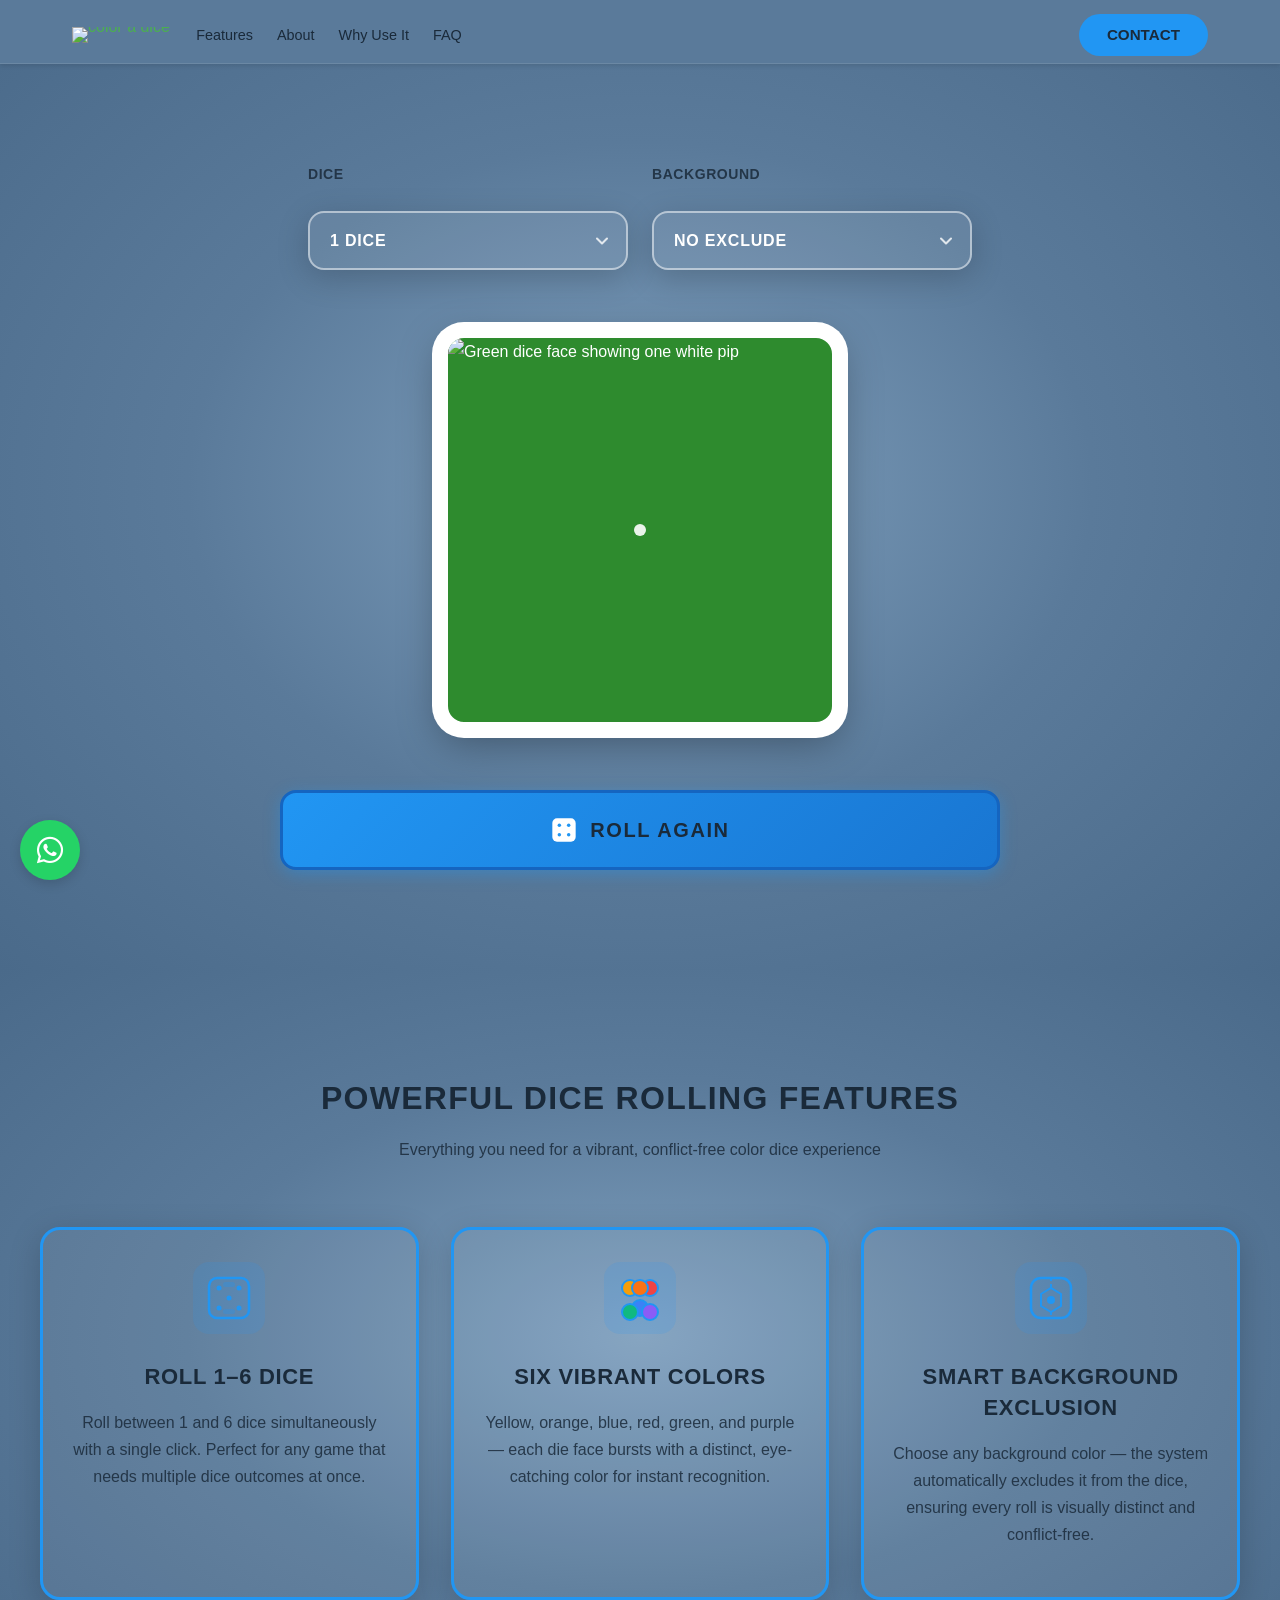
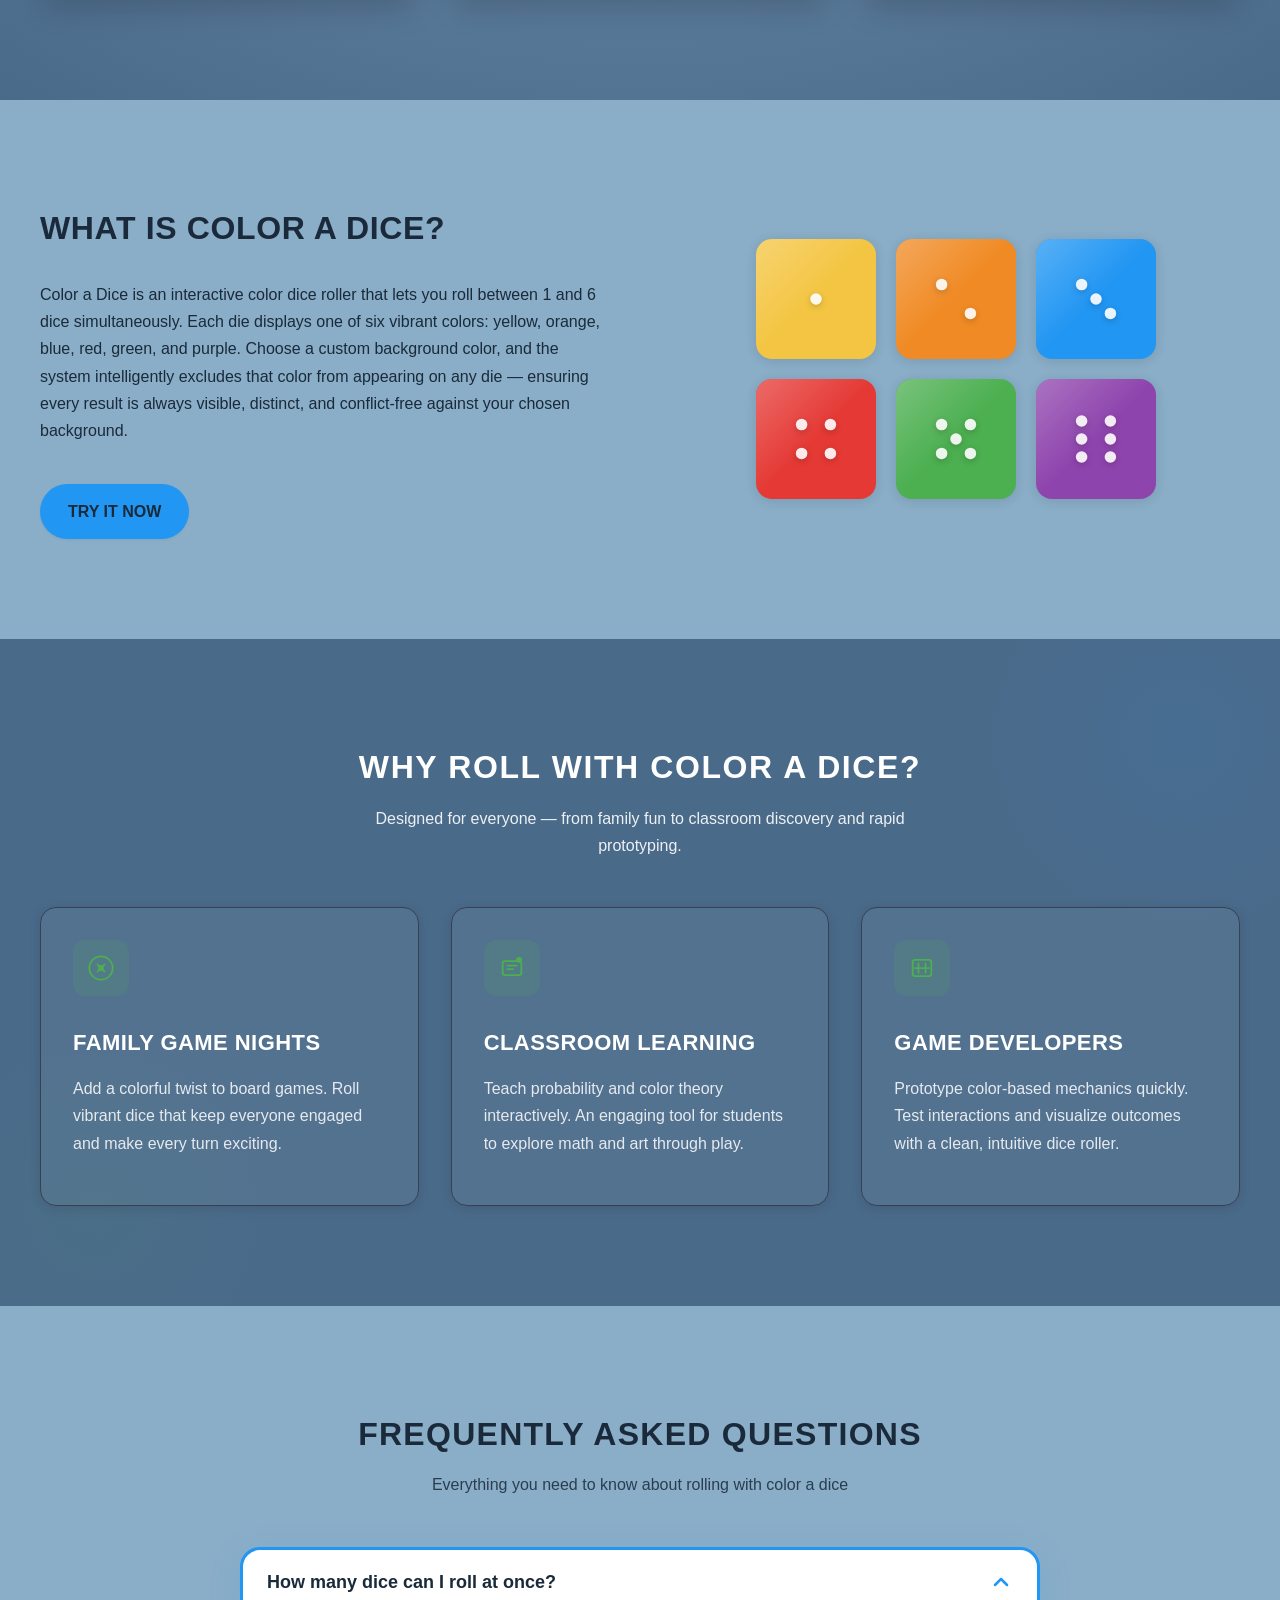
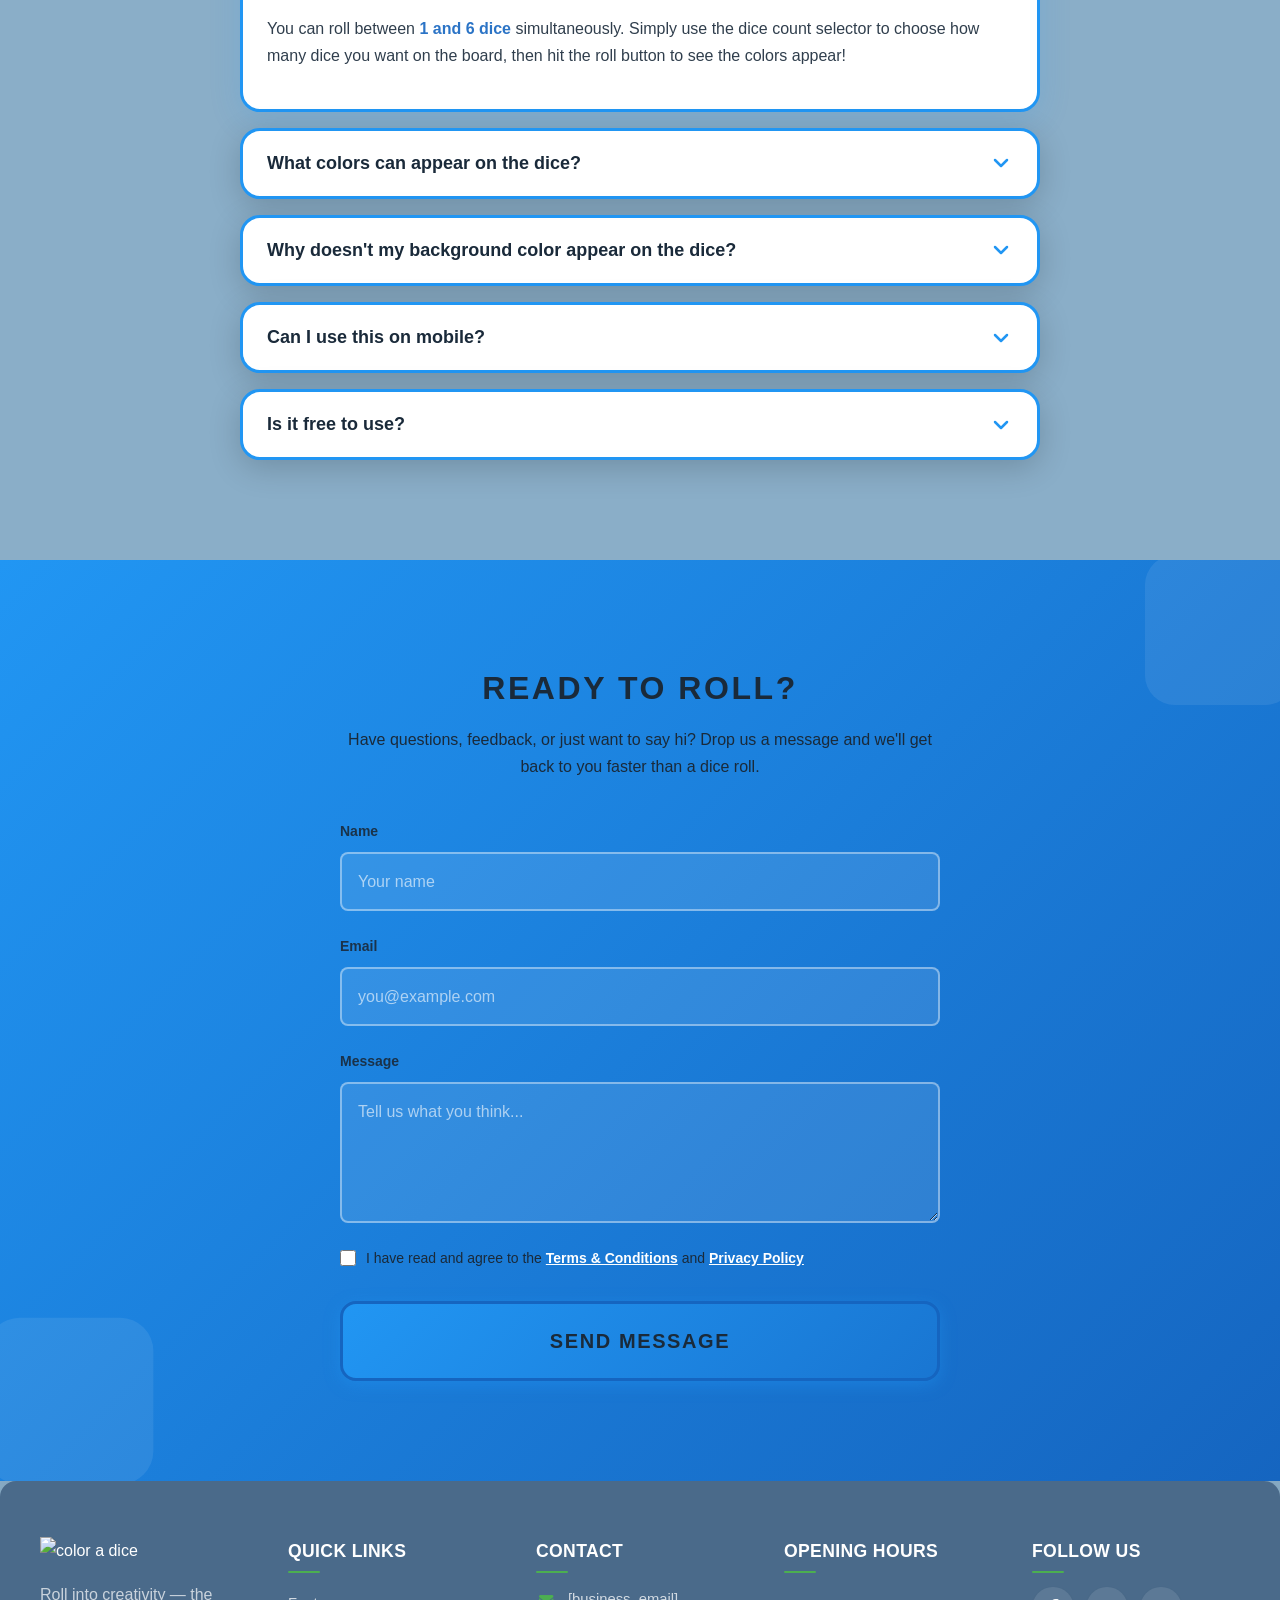
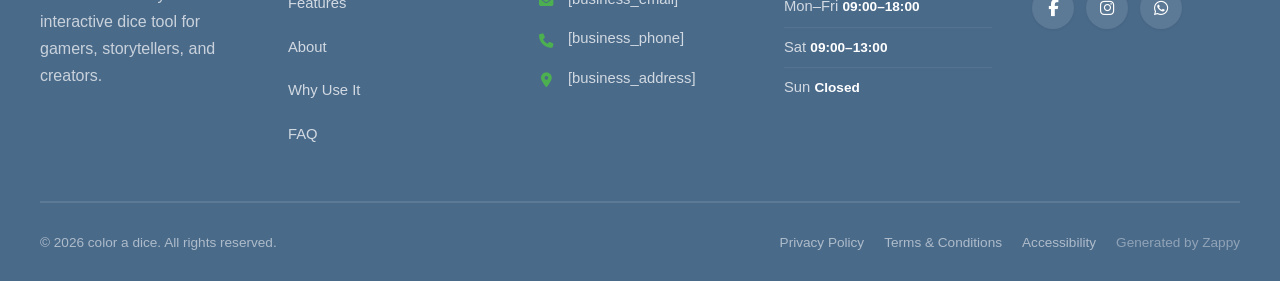
==== commit 04b3a27a: "Incremental sync: 1 page(s) — update_element" ====
--- a/index.html
+++ b/index.html
@@ -238,7 +238,7 @@
   <link rel="stylesheet" href="https://cdnjs.cloudflare.com/ajax/libs/font-awesome/6.4.0/css/all.min.css">
   <link rel="stylesheet" href="https://fonts.googleapis.com/css2?family=Nunito:wght@400;500;600;700;800&amp;display=swap">
   <link rel="preconnect" href="https://fonts.googleapis.com">
-  <link rel="preconnect" href="https://fonts.gstatic.com" crossorigin>
+  <link rel="preconnect" href="https://fonts.gstatic.com" crossorigin="">
   <style>
     .skip-link { position: absolute; top: 0; left: 0; transform: translateY(-200%); padding: 12px 18px; background: var(--bg-dark, #1a1a1a); color: var(--text-light, #fff); font-weight: 600; border-radius: 0 0 8px 0; z-index: 10000; }
     .skip-link:focus { transform: none; outline: 2px solid var(--ring, #fff); outline-offset: 2px; }
@@ -355,16 +355,16 @@
   <nav class="navbar">
   <button class="mobile-toggle" id="mobileToggle" aria-label="Menu">
     <svg class="hamburger-icon" width="24" height="24" viewBox="0 0 24 24" fill="none">
-      <path d="M3 12h18M3 6h18M3 18h18" stroke="currentColor" stroke-width="2" stroke-linecap="round"/>
+      <path d="M3 12h18M3 6h18M3 18h18" stroke="currentColor" stroke-width="2" stroke-linecap="round"></path>
     </svg>
     <svg class="close-icon" width="24" height="24" viewBox="0 0 24 24" fill="none" style="display: none;">
-      <path d="M18 6L6 18M6 6l12 12" stroke="currentColor" stroke-width="2" stroke-linecap="round"/>
+      <path d="M18 6L6 18M6 6l12 12" stroke="currentColor" stroke-width="2" stroke-linecap="round"></path>
     </svg>
   </button>
   
   <button class="phone-header-btn" data-phone="[business_phone]" aria-label="Call">
     <svg width="20" height="20" viewBox="0 0 24 24" fill="currentColor">
-      <path d="M22 16.92v3a2 2 0 0 1-2.18 2 19.79 19.79 0 0 1-8.63-3.07 19.5 19.5 0 0 1-6-6 19.79 19.79 0 0 1-3.07-8.67A2 2 0 0 1 4.11 2h3a2 2 0 0 1 2 1.72 12.84 12.84 0 0 0 .7 2.81 2 2 0 0 1-.45 2.11L8.09 9.91a16 16 0 0 0 6 6l1.27-1.27a2 2 0 0 1 2.11-.45 12.84 12.84 0 0 0 2.81.7A2 2 0 0 1 22 16.92z"/>
+      <path d="M22 16.92v3a2 2 0 0 1-2.18 2 19.79 19.79 0 0 1-8.63-3.07 19.5 19.5 0 0 1-6-6 19.79 19.79 0 0 1-3.07-8.67A2 2 0 0 1 4.11 2h3a2 2 0 0 1 2 1.72 12.84 12.84 0 0 0 .7 2.81 2 2 0 0 1-.45 2.11L8.09 9.91a16 16 0 0 0 6 6l1.27-1.27a2 2 0 0 1 2.11-.45 12.84 12.84 0 0 0 2.81.7A2 2 0 0 1 22 16.92z"></path>
     </svg>
   </button>
 
@@ -841,7 +841,7 @@
     <section data-band-index="0" id="hero" class="home-hero-section" data-layout-spec="Home-hero" data-hero-type="fullscreen-scrim">
   <!-- Full-bleed background image (decorative, behind everything) -->
   <div class="home-hero-section__bg-wrapper" aria-hidden="true">
-    <img loading="eager" fetchpriority="high" data-hero-bg="true" data-placeholder="home-hero-hero-bg-1" data-context="Muted steel-blue gradient background with a subtle radial glow in the center, giving depth to the dice display area. Composition: full-bleed background fill. Framing: full-bleed, corner-to-corner. Background: muted steel-blue #6b8cae with subtle radial lighter glow at center. Treatment: full-bleed background" data-treatment="full-bleed background" data-dominant-color="#6b8cae" data-aspect-ratio="16:9" alt="Muted steel-blue gradient background with subtle radial center glow" width="1200" height="675" src="/assets/site-home-hero-hero-bg-1.webp">
+    <img loading="eager" fetchpriority="high" data-hero-bg="true" data-placeholder="home-hero-hero-bg-1" data-context="Muted steel-blue gradient background with a subtle radial glow in the center, giving depth to the dice display area. Composition: full-bleed background fill. Framing: full-bleed, corner-to-corner. Background: muted steel-blue #6b8cae with subtle radial lighter glow at center. Treatment: full-bleed background" data-treatment="full-bleed background" data-dominant-color="#6b8cae" data-aspect-ratio="16:9" alt="Muted steel-blue gradient background with subtle radial center glow" width="1200" height="675" src="/assets/site-home-hero-hero-bg-1.webp" data-hero-background="true" data-element-type="image" data-element-id="img-1782114933472-sthrq7r36">
   </div>
 
   <!-- Content rail (max-width: 1200px, centered, single column) -->
@@ -855,25 +855,18 @@
         
         <!-- Dice count selector (START side) -->
         <div class="home-hero-section__select-wrapper">
-          <label for="dice-count" class="home-hero-section__label">Dice</label>
-          <div class="home-hero-section__select">
-            <select id="dice-count" class="home-hero-section__dropdown">
-              <option value="1">1 DICE</option>
-              <option value="2">2 DICE</option>
-              <option value="3">3 DICE</option>
-              <option value="4">4 DICE</option>
-              <option value="5">5 DICE</option>
-              <option value="6">6 DICE</option>
-            </select>
-            <svg class="home-hero-section__chevron" viewBox="0 0 24 24" fill="none" stroke="currentColor" stroke-width="2.5" stroke-linecap="round" stroke-linejoin="round" aria-hidden="true"><polyline points="6 9 12 15 18 9"/></svg>
+          <p class="zappy-editable"><label for="dice-count" class="home-hero-section__label" style="color: rgb(26, 42, 58) !important;">Dice</label>
+          </p><div class="home-hero-section__select">
+            <select id="dice-count" class="home-hero-section__dropdown zappy-editable-dropdown"><option value="1">1 DICE</option><option value="2">2 DICE</option><option value="3">3 DICE</option><option value="4">4 DICE</option><option value="5">5 DICE</option><option value="6">6 DICE</option></select>
+            <svg class="home-hero-section__chevron" viewBox="0 0 24 24" fill="none" stroke="currentColor" stroke-width="2.5" stroke-linecap="round" stroke-linejoin="round" aria-hidden="true" data-element-type="icon" data-element-id="icon-1782114933472-qzrvj8l2i" data-icon-type="svg"><polyline points="6 9 12 15 18 9"></polyline></svg>
           </div>
         </div>
 
         <!-- Background color selector (END side) -->
         <div class="home-hero-section__select-wrapper">
-          <label for="bg-color" class="home-hero-section__label">Background</label>
-          <div class="home-hero-section__select">
-            <select id="bg-color" class="home-hero-section__dropdown">
+          <p class="zappy-editable"><label for="bg-color" class="home-hero-section__label" style="color: rgb(26, 42, 58) !important;">Background</label>
+          </p><div class="home-hero-section__select">
+            <select id="bg-color" class="home-hero-section__dropdown zappy-editable-dropdown">
               <option value="none">No Exclude</option>
               <option value="yellow">Yellow</option>
               <option value="orange">Orange</option>
@@ -882,7 +875,7 @@
               <option value="green">Green</option>
               <option value="purple">Purple</option>
             </select>
-            <svg class="home-hero-section__chevron" viewBox="0 0 24 24" fill="none" stroke="currentColor" stroke-width="2.5" stroke-linecap="round" stroke-linejoin="round" aria-hidden="true"><polyline points="6 9 12 15 18 9"/></svg>
+            <svg class="home-hero-section__chevron" viewBox="0 0 24 24" fill="none" stroke="currentColor" stroke-width="2.5" stroke-linecap="round" stroke-linejoin="round" aria-hidden="true" data-element-type="icon" data-element-id="icon-1782114933472-85mdc8t86" data-icon-type="svg"><polyline points="6 9 12 15 18 9"></polyline></svg>
           </div>
         </div>
 
@@ -890,14 +883,14 @@
 
       <!-- Large centered dice display area -->
       <div class="home-hero-section__dice-area">
-        <img loading="lazy" decoding="async" data-placeholder="home-hero-hero-image-2" data-context="A single green dice face showing one white dot (value 1) centered on screen, rendered as a large rounded-square tile with a white glow border and drop shadow. Composition: isolated cutout, centered on page. Framing: centered with generous negative space on all sides. Background: transparent over steel-blue gradient. Treatment: background-removed cutout" data-treatment="background-removed cutout" data-dominant-color="#2e8b2e" data-aspect-ratio="1:1" class="home-hero-section__dice-img cutout" alt="Green dice face showing one white pip" width="600" height="600" src="/assets/site-home-hero-hero-image-2.webp">
+        <img loading="lazy" decoding="async" data-placeholder="home-hero-hero-image-2" data-context="A single green dice face showing one white dot (value 1) centered on screen, rendered as a large rounded-square tile with a white glow border and drop shadow. Composition: isolated cutout, centered on page. Framing: centered with generous negative space on all sides. Background: transparent over steel-blue gradient. Treatment: background-removed cutout" data-treatment="background-removed cutout" data-dominant-color="#2e8b2e" data-aspect-ratio="1:1" class="home-hero-section__dice-img cutout" alt="Green dice face showing one white pip" width="600" height="600" src="/assets/site-home-hero-hero-image-2.webp" data-element-type="image" data-element-id="img-1782114933473-l7hteiq2r">
         <!-- Single pip dot decorative motif over the dice -->
-        <svg class="home-hero-section__pip" viewBox="0 0 24 24" fill="white" aria-hidden="true"><circle cx="12" cy="12" r="3"/></svg>
+        <svg class="home-hero-section__pip" viewBox="0 0 24 24" fill="white" aria-hidden="true"><circle cx="12" cy="12" r="3"></circle></svg>
       </div>
 
       <!-- ROLL AGAIN CTA button -->
-      <button class="home-hero-section__cta" type="button">
-        <svg class="home-hero-section__cta-icon" viewBox="0 0 24 24" fill="white" aria-hidden="true"><rect x="2" y="2" width="20" height="20" rx="4" ry="4"/><circle cx="8" cy="8" r="1.5" fill="#2196f3"/><circle cx="16" cy="16" r="1.5" fill="#2196f3"/><circle cx="16" cy="8" r="1.5" fill="#2196f3"/><circle cx="8" cy="16" r="1.5" fill="#2196f3"/></svg>
+      <button class="home-hero-section__cta" type="button" style="color: rgb(26, 42, 58) !important;" data-element-type="button" data-element-id="btn-1782114933462-rg7rqf4yl" data-native-element="true">
+        <svg class="home-hero-section__cta-icon" viewBox="0 0 24 24" fill="white" aria-hidden="true"><rect x="2" y="2" width="20" height="20" rx="4" ry="4"></rect><circle cx="8" cy="8" r="1.5" fill="#2196f3"></circle><circle cx="16" cy="16" r="1.5" fill="#2196f3"></circle><circle cx="16" cy="8" r="1.5" fill="#2196f3"></circle><circle cx="8" cy="16" r="1.5" fill="#2196f3"></circle></svg>
         ROLL AGAIN
       </button>
 
@@ -916,14 +909,14 @@
       <article class="home-features-section__card">
         <div class="home-features-section__card-icon">
           <svg data-element-type="icon" data-icon-type="svg" width="48" height="48" viewBox="0 0 48 48" fill="none" xmlns="http://www.w3.org/2000/svg">
-            <rect x="4" y="4" width="40" height="40" rx="8" stroke="currentColor" stroke-width="2.5" fill="none"/>
-            <circle cx="14" cy="14" r="2.5" fill="currentColor"/>
-            <circle cx="34" cy="34" r="2.5" fill="currentColor"/>
-            <circle cx="14" cy="34" r="2.5" fill="currentColor"/>
-            <circle cx="34" cy="14" r="2.5" fill="currentColor"/>
-            <circle cx="24" cy="24" r="2.5" fill="currentColor"/>
-            <rect x="18" y="8" width="12" height="5" rx="2.5" fill="currentColor" opacity="0.3"/>
-            <rect x="18" y="35" width="12" height="5" rx="2.5" fill="currentColor" opacity="0.3"/>
+            <rect x="4" y="4" width="40" height="40" rx="8" stroke="currentColor" stroke-width="2.5" fill="none"></rect>
+            <circle cx="14" cy="14" r="2.5" fill="currentColor"></circle>
+            <circle cx="34" cy="34" r="2.5" fill="currentColor"></circle>
+            <circle cx="14" cy="34" r="2.5" fill="currentColor"></circle>
+            <circle cx="34" cy="14" r="2.5" fill="currentColor"></circle>
+            <circle cx="24" cy="24" r="2.5" fill="currentColor"></circle>
+            <rect x="18" y="8" width="12" height="5" rx="2.5" fill="currentColor" opacity="0.3"></rect>
+            <rect x="18" y="35" width="12" height="5" rx="2.5" fill="currentColor" opacity="0.3"></rect>
           </svg>
         </div>
         <h3 class="home-features-section__card-title">Roll 1–6 Dice</h3>
@@ -934,12 +927,12 @@
       <article class="home-features-section__card">
         <div class="home-features-section__card-icon">
           <svg data-element-type="icon" data-icon-type="svg" width="48" height="48" viewBox="0 0 48 48" fill="none" xmlns="http://www.w3.org/2000/svg">
-            <circle cx="14" cy="14" r="8" fill="#F59E0B" stroke="currentColor" stroke-width="2"/>
-            <circle cx="34" cy="14" r="8" fill="#EF4444" stroke="currentColor" stroke-width="2"/>
-            <circle cx="24" cy="34" r="8" fill="#3B82F6" stroke="currentColor" stroke-width="2"/>
-            <circle cx="14" cy="38" r="8" fill="#10B981" stroke="currentColor" stroke-width="2"/>
-            <circle cx="34" cy="38" r="8" fill="#8B5CF6" stroke="currentColor" stroke-width="2"/>
-            <circle cx="24" cy="14" r="8" fill="#F97316" stroke="currentColor" stroke-width="2"/>
+            <circle cx="14" cy="14" r="8" fill="#F59E0B" stroke="currentColor" stroke-width="2"></circle>
+            <circle cx="34" cy="14" r="8" fill="#EF4444" stroke="currentColor" stroke-width="2"></circle>
+            <circle cx="24" cy="34" r="8" fill="#3B82F6" stroke="currentColor" stroke-width="2"></circle>
+            <circle cx="14" cy="38" r="8" fill="#10B981" stroke="currentColor" stroke-width="2"></circle>
+            <circle cx="34" cy="38" r="8" fill="#8B5CF6" stroke="currentColor" stroke-width="2"></circle>
+            <circle cx="24" cy="14" r="8" fill="#F97316" stroke="currentColor" stroke-width="2"></circle>
           </svg>
         </div>
         <h3 class="home-features-section__card-title">Six Vibrant Colors</h3>
@@ -950,11 +943,11 @@
       <article class="home-features-section__card">
         <div class="home-features-section__card-icon">
           <svg data-element-type="icon" data-icon-type="svg" width="48" height="48" viewBox="0 0 48 48" fill="none" xmlns="http://www.w3.org/2000/svg">
-            <rect x="4" y="4" width="40" height="40" rx="10" stroke="currentColor" stroke-width="2.5" fill="none"/>
-            <path d="M14 20 L24 14 L34 20 L34 32 L24 38 L14 32 Z" stroke="currentColor" stroke-width="2" fill="none"/>
-            <circle cx="24" cy="26" r="4" fill="currentColor"/>
-            <line x1="24" y1="4" x2="24" y2="14" stroke="currentColor" stroke-width="2" stroke-dasharray="3 3"/>
-            <line x1="24" y1="38" x2="24" y2="44" stroke="currentColor" stroke-width="2" stroke-dasharray="3 3"/>
+            <rect x="4" y="4" width="40" height="40" rx="10" stroke="currentColor" stroke-width="2.5" fill="none"></rect>
+            <path d="M14 20 L24 14 L34 20 L34 32 L24 38 L14 32 Z" stroke="currentColor" stroke-width="2" fill="none"></path>
+            <circle cx="24" cy="26" r="4" fill="currentColor"></circle>
+            <line x1="24" y1="4" x2="24" y2="14" stroke="currentColor" stroke-width="2" stroke-dasharray="3 3"></line>
+            <line x1="24" y1="38" x2="24" y2="44" stroke="currentColor" stroke-width="2" stroke-dasharray="3 3"></line>
           </svg>
         </div>
         <h3 class="home-features-section__card-title">Smart Background Exclusion</h3>
@@ -980,47 +973,47 @@
         <div class="home-about-section__dice-grid">
           <div class="home-about-section__die home-about-section__die--yellow">
             <svg data-element-type="icon" data-icon-type="svg" viewBox="0 0 100 100" class="home-about-section__die-svg">
-              <circle cx="50" cy="50" r="8" fill="currentColor"/>
+              <circle cx="50" cy="50" r="8" fill="currentColor"></circle>
             </svg>
           </div>
           <div class="home-about-section__die home-about-section__die--orange">
             <svg data-element-type="icon" data-icon-type="svg" viewBox="0 0 100 100" class="home-about-section__die-svg">
-              <circle cx="30" cy="30" r="8" fill="currentColor"/>
-              <circle cx="70" cy="70" r="8" fill="currentColor"/>
+              <circle cx="30" cy="30" r="8" fill="currentColor"></circle>
+              <circle cx="70" cy="70" r="8" fill="currentColor"></circle>
             </svg>
           </div>
           <div class="home-about-section__die home-about-section__die--blue">
             <svg data-element-type="icon" data-icon-type="svg" viewBox="0 0 100 100" class="home-about-section__die-svg">
-              <circle cx="30" cy="30" r="8" fill="currentColor"/>
-              <circle cx="50" cy="50" r="8" fill="currentColor"/>
-              <circle cx="70" cy="70" r="8" fill="currentColor"/>
+              <circle cx="30" cy="30" r="8" fill="currentColor"></circle>
+              <circle cx="50" cy="50" r="8" fill="currentColor"></circle>
+              <circle cx="70" cy="70" r="8" fill="currentColor"></circle>
             </svg>
           </div>
           <div class="home-about-section__die home-about-section__die--red">
             <svg data-element-type="icon" data-icon-type="svg" viewBox="0 0 100 100" class="home-about-section__die-svg">
-              <circle cx="30" cy="30" r="8" fill="currentColor"/>
-              <circle cx="70" cy="30" r="8" fill="currentColor"/>
-              <circle cx="30" cy="70" r="8" fill="currentColor"/>
-              <circle cx="70" cy="70" r="8" fill="currentColor"/>
+              <circle cx="30" cy="30" r="8" fill="currentColor"></circle>
+              <circle cx="70" cy="30" r="8" fill="currentColor"></circle>
+              <circle cx="30" cy="70" r="8" fill="currentColor"></circle>
+              <circle cx="70" cy="70" r="8" fill="currentColor"></circle>
             </svg>
           </div>
           <div class="home-about-section__die home-about-section__die--green">
             <svg data-element-type="icon" data-icon-type="svg" viewBox="0 0 100 100" class="home-about-section__die-svg">
-              <circle cx="30" cy="30" r="8" fill="currentColor"/>
-              <circle cx="70" cy="30" r="8" fill="currentColor"/>
-              <circle cx="50" cy="50" r="8" fill="currentColor"/>
-              <circle cx="30" cy="70" r="8" fill="currentColor"/>
-              <circle cx="70" cy="70" r="8" fill="currentColor"/>
+              <circle cx="30" cy="30" r="8" fill="currentColor"></circle>
+              <circle cx="70" cy="30" r="8" fill="currentColor"></circle>
+              <circle cx="50" cy="50" r="8" fill="currentColor"></circle>
+              <circle cx="30" cy="70" r="8" fill="currentColor"></circle>
+              <circle cx="70" cy="70" r="8" fill="currentColor"></circle>
             </svg>
           </div>
           <div class="home-about-section__die home-about-section__die--purple">
             <svg data-element-type="icon" data-icon-type="svg" viewBox="0 0 100 100" class="home-about-section__die-svg">
-              <circle cx="30" cy="25" r="8" fill="currentColor"/>
-              <circle cx="70" cy="25" r="8" fill="currentColor"/>
-              <circle cx="30" cy="50" r="8" fill="currentColor"/>
-              <circle cx="70" cy="50" r="8" fill="currentColor"/>
-              <circle cx="30" cy="75" r="8" fill="currentColor"/>
-              <circle cx="70" cy="75" r="8" fill="currentColor"/>
+              <circle cx="30" cy="25" r="8" fill="currentColor"></circle>
+              <circle cx="70" cy="25" r="8" fill="currentColor"></circle>
+              <circle cx="30" cy="50" r="8" fill="currentColor"></circle>
+              <circle cx="70" cy="50" r="8" fill="currentColor"></circle>
+              <circle cx="30" cy="75" r="8" fill="currentColor"></circle>
+              <circle cx="70" cy="75" r="8" fill="currentColor"></circle>
             </svg>
           </div>
         </div>
@@ -1040,9 +1033,9 @@
       <article class="home-benefits-section__card">
         <div class="home-benefits-section__card-icon">
           <svg data-element-type="icon" data-icon-type="svg" viewBox="0 0 24 24" fill="none" xmlns="http://www.w3.org/2000/svg" aria-hidden="true">
-            <circle cx="12" cy="12" r="10" stroke="currentColor" stroke-width="1.5"/>
-            <path d="M9 9L15 15M15 9L9 15" stroke="currentColor" stroke-width="1.5" stroke-linecap="round"/>
-            <circle cx="12" cy="12" r="2" fill="currentColor"/>
+            <circle cx="12" cy="12" r="10" stroke="currentColor" stroke-width="1.5"></circle>
+            <path d="M9 9L15 15M15 9L9 15" stroke="currentColor" stroke-width="1.5" stroke-linecap="round"></path>
+            <circle cx="12" cy="12" r="2" fill="currentColor"></circle>
           </svg>
         </div>
         <h3 class="home-benefits-section__card-title">Family Game Nights</h3>
@@ -1052,9 +1045,9 @@
       <article class="home-benefits-section__card">
         <div class="home-benefits-section__card-icon">
           <svg data-element-type="icon" data-icon-type="svg" viewBox="0 0 24 24" fill="none" xmlns="http://www.w3.org/2000/svg" aria-hidden="true">
-            <rect x="4" y="6" width="16" height="12" rx="1.5" stroke="currentColor" stroke-width="1.5"/>
-            <path d="M8 10H16M8 13H13" stroke="currentColor" stroke-width="1.5" stroke-linecap="round"/>
-            <circle cx="18" cy="5" r="2" fill="currentColor"/>
+            <rect x="4" y="6" width="16" height="12" rx="1.5" stroke="currentColor" stroke-width="1.5"></rect>
+            <path d="M8 10H16M8 13H13" stroke="currentColor" stroke-width="1.5" stroke-linecap="round"></path>
+            <circle cx="18" cy="5" r="2" fill="currentColor"></circle>
           </svg>
         </div>
         <h3 class="home-benefits-section__card-title">Classroom Learning</h3>
@@ -1064,8 +1057,8 @@
       <article class="home-benefits-section__card">
         <div class="home-benefits-section__card-icon">
           <svg data-element-type="icon" data-icon-type="svg" viewBox="0 0 24 24" fill="none" xmlns="http://www.w3.org/2000/svg" aria-hidden="true">
-            <path d="M6 5L18 5C19.1046 5 20 5.89543 20 7L20 17C20 18.1046 19.1046 19 18 19L6 19C4.89543 19 4 18.1046 4 17L4 7C4 5.89543 4.89543 5 6 5Z" stroke="currentColor" stroke-width="1.5"/>
-            <path d="M9 8L9 16M15 8L15 16M6 12L18 12" stroke="currentColor" stroke-width="1.5" stroke-linecap="round"/>
+            <path d="M6 5L18 5C19.1046 5 20 5.89543 20 7L20 17C20 18.1046 19.1046 19 18 19L6 19C4.89543 19 4 18.1046 4 17L4 7C4 5.89543 4.89543 5 6 5Z" stroke="currentColor" stroke-width="1.5"></path>
+            <path d="M9 8L9 16M15 8L15 16M6 12L18 12" stroke="currentColor" stroke-width="1.5" stroke-linecap="round"></path>
           </svg>
         </div>
         <h3 class="home-benefits-section__card-title">Game Developers</h3>
@@ -1084,12 +1077,12 @@
 
     <div class="home-faq-section__list">
       <!-- FAQ Item 1 -->
-      <details class="faq-item" open>
+      <details class="faq-item" open="">
         <summary class="faq-item__question">
           <span class="faq-item__question-text">How many dice can I roll at once?</span>
           <span class="faq-item__icon" aria-hidden="true">
             <svg data-element-type="icon" data-icon-type="svg" width="24" height="24" viewBox="0 0 24 24" fill="none" xmlns="http://www.w3.org/2000/svg">
-              <path d="M6 9L12 15L18 9" stroke="currentColor" stroke-width="2.5" stroke-linecap="round" stroke-linejoin="round"/>
+              <path d="M6 9L12 15L18 9" stroke="currentColor" stroke-width="2.5" stroke-linecap="round" stroke-linejoin="round"></path>
             </svg>
           </span>
         </summary>
@@ -1104,7 +1097,7 @@
           <span class="faq-item__question-text">What colors can appear on the dice?</span>
           <span class="faq-item__icon" aria-hidden="true">
             <svg data-element-type="icon" data-icon-type="svg" width="24" height="24" viewBox="0 0 24 24" fill="none" xmlns="http://www.w3.org/2000/svg">
-              <path d="M6 9L12 15L18 9" stroke="currentColor" stroke-width="2.5" stroke-linecap="round" stroke-linejoin="round"/>
+              <path d="M6 9L12 15L18 9" stroke="currentColor" stroke-width="2.5" stroke-linecap="round" stroke-linejoin="round"></path>
             </svg>
           </span>
         </summary>
@@ -1119,7 +1112,7 @@
           <span class="faq-item__question-text">Why doesn't my background color appear on the dice?</span>
           <span class="faq-item__icon" aria-hidden="true">
             <svg data-element-type="icon" data-icon-type="svg" width="24" height="24" viewBox="0 0 24 24" fill="none" xmlns="http://www.w3.org/2000/svg">
-              <path d="M6 9L12 15L18 9" stroke="currentColor" stroke-width="2.5" stroke-linecap="round" stroke-linejoin="round"/>
+              <path d="M6 9L12 15L18 9" stroke="currentColor" stroke-width="2.5" stroke-linecap="round" stroke-linejoin="round"></path>
             </svg>
           </span>
         </summary>
@@ -1134,7 +1127,7 @@
           <span class="faq-item__question-text">Can I use this on mobile?</span>
           <span class="faq-item__icon" aria-hidden="true">
             <svg data-element-type="icon" data-icon-type="svg" width="24" height="24" viewBox="0 0 24 24" fill="none" xmlns="http://www.w3.org/2000/svg">
-              <path d="M6 9L12 15L18 9" stroke="currentColor" stroke-width="2.5" stroke-linecap="round" stroke-linejoin="round"/>
+              <path d="M6 9L12 15L18 9" stroke="currentColor" stroke-width="2.5" stroke-linecap="round" stroke-linejoin="round"></path>
             </svg>
           </span>
         </summary>
@@ -1149,7 +1142,7 @@
           <span class="faq-item__question-text">Is it free to use?</span>
           <span class="faq-item__icon" aria-hidden="true">
             <svg data-element-type="icon" data-icon-type="svg" width="24" height="24" viewBox="0 0 24 24" fill="none" xmlns="http://www.w3.org/2000/svg">
-              <path d="M6 9L12 15L18 9" stroke="currentColor" stroke-width="2.5" stroke-linecap="round" stroke-linejoin="round"/>
+              <path d="M6 9L12 15L18 9" stroke="currentColor" stroke-width="2.5" stroke-linecap="round" stroke-linejoin="round"></path>
             </svg>
           </span>
         </summary>
@@ -1170,19 +1163,19 @@
     <form class="contact-form home-cta-section__form">
       <div class="home-cta-section__input-group">
         <label for="cta-name" class="home-cta-section__label">Name</label>
-        <input type="text" id="cta-name" name="name" class="home-cta-section__input" placeholder="Your name" required>
+        <input type="text" id="cta-name" name="name" class="home-cta-section__input" placeholder="Your name" required="">
       </div>
       <div class="home-cta-section__input-group">
         <label for="cta-email" class="home-cta-section__label">Email</label>
-        <input type="email" id="cta-email" name="email" class="home-cta-section__input" placeholder="you@example.com" required>
+        <input type="email" id="cta-email" name="email" class="home-cta-section__input" placeholder="you@example.com" required="">
       </div>
       <div class="home-cta-section__input-group">
         <label for="cta-message" class="home-cta-section__label">Message</label>
-        <textarea id="cta-message" name="message" class="home-cta-section__textarea" rows="4" placeholder="Tell us what you think..." required></textarea>
+        <textarea id="cta-message" name="message" class="home-cta-section__textarea" rows="4" placeholder="Tell us what you think..." required=""></textarea>
       </div>
       <div class="privacy-consent home-cta-section__consent">
         <label class="privacy-consent-label home-cta-section__consent-label">
-          <input type="checkbox" name="privacy_consent" class="privacy-consent-checkbox home-cta-section__checkbox" required>
+          <input type="checkbox" name="privacy_consent" class="privacy-consent-checkbox home-cta-section__checkbox" required="">
           <span class="home-cta-section__consent-text">I have read and agree to the <a href="/terms" target="_blank" class="home-cta-section__consent-link" style="color: #FFFFFF !important">Terms &amp; Conditions</a> and <a href="/privacy" target="_blank" class="home-cta-section__consent-link" style="color: #FFFFFF !important">Privacy Policy</a></span>
         </label>
       </div>
@@ -1191,10 +1184,10 @@
   </div>
   <!-- Decorative dice icons -->
   <div class="home-cta-section__decoration home-cta-section__decoration--left" aria-hidden="true">
-    <svg data-element-type="icon" data-icon-type="svg" xmlns="http://www.w3.org/2000/svg" viewBox="0 0 24 24" fill="currentColor"><rect x="2" y="2" width="20" height="20" rx="4" ry="4"/><circle cx="8" cy="8" r="1.5"/><circle cx="16" cy="16" r="1.5"/><circle cx="16" cy="8" r="1.5"/><circle cx="8" cy="16" r="1.5"/></svg>
+    <svg data-element-type="icon" data-icon-type="svg" xmlns="http://www.w3.org/2000/svg" viewBox="0 0 24 24" fill="currentColor"><rect x="2" y="2" width="20" height="20" rx="4" ry="4"></rect><circle cx="8" cy="8" r="1.5"></circle><circle cx="16" cy="16" r="1.5"></circle><circle cx="16" cy="8" r="1.5"></circle><circle cx="8" cy="16" r="1.5"></circle></svg>
   </div>
   <div class="home-cta-section__decoration home-cta-section__decoration--right" aria-hidden="true">
-    <svg data-element-type="icon" data-icon-type="svg" xmlns="http://www.w3.org/2000/svg" viewBox="0 0 24 24" fill="currentColor"><rect x="2" y="2" width="20" height="20" rx="4" ry="4"/><circle cx="12" cy="8" r="1.5"/><circle cx="8" cy="12" r="1.5"/><circle cx="16" cy="12" r="1.5"/><circle cx="12" cy="16" r="1.5"/></svg>
+    <svg data-element-type="icon" data-icon-type="svg" xmlns="http://www.w3.org/2000/svg" viewBox="0 0 24 24" fill="currentColor"><rect x="2" y="2" width="20" height="20" rx="4" ry="4"></rect><circle cx="12" cy="8" r="1.5"></circle><circle cx="8" cy="12" r="1.5"></circle><circle cx="16" cy="12" r="1.5"></circle><circle cx="12" cy="16" r="1.5"></circle></svg>
   </div>
 </section>
   </main>
